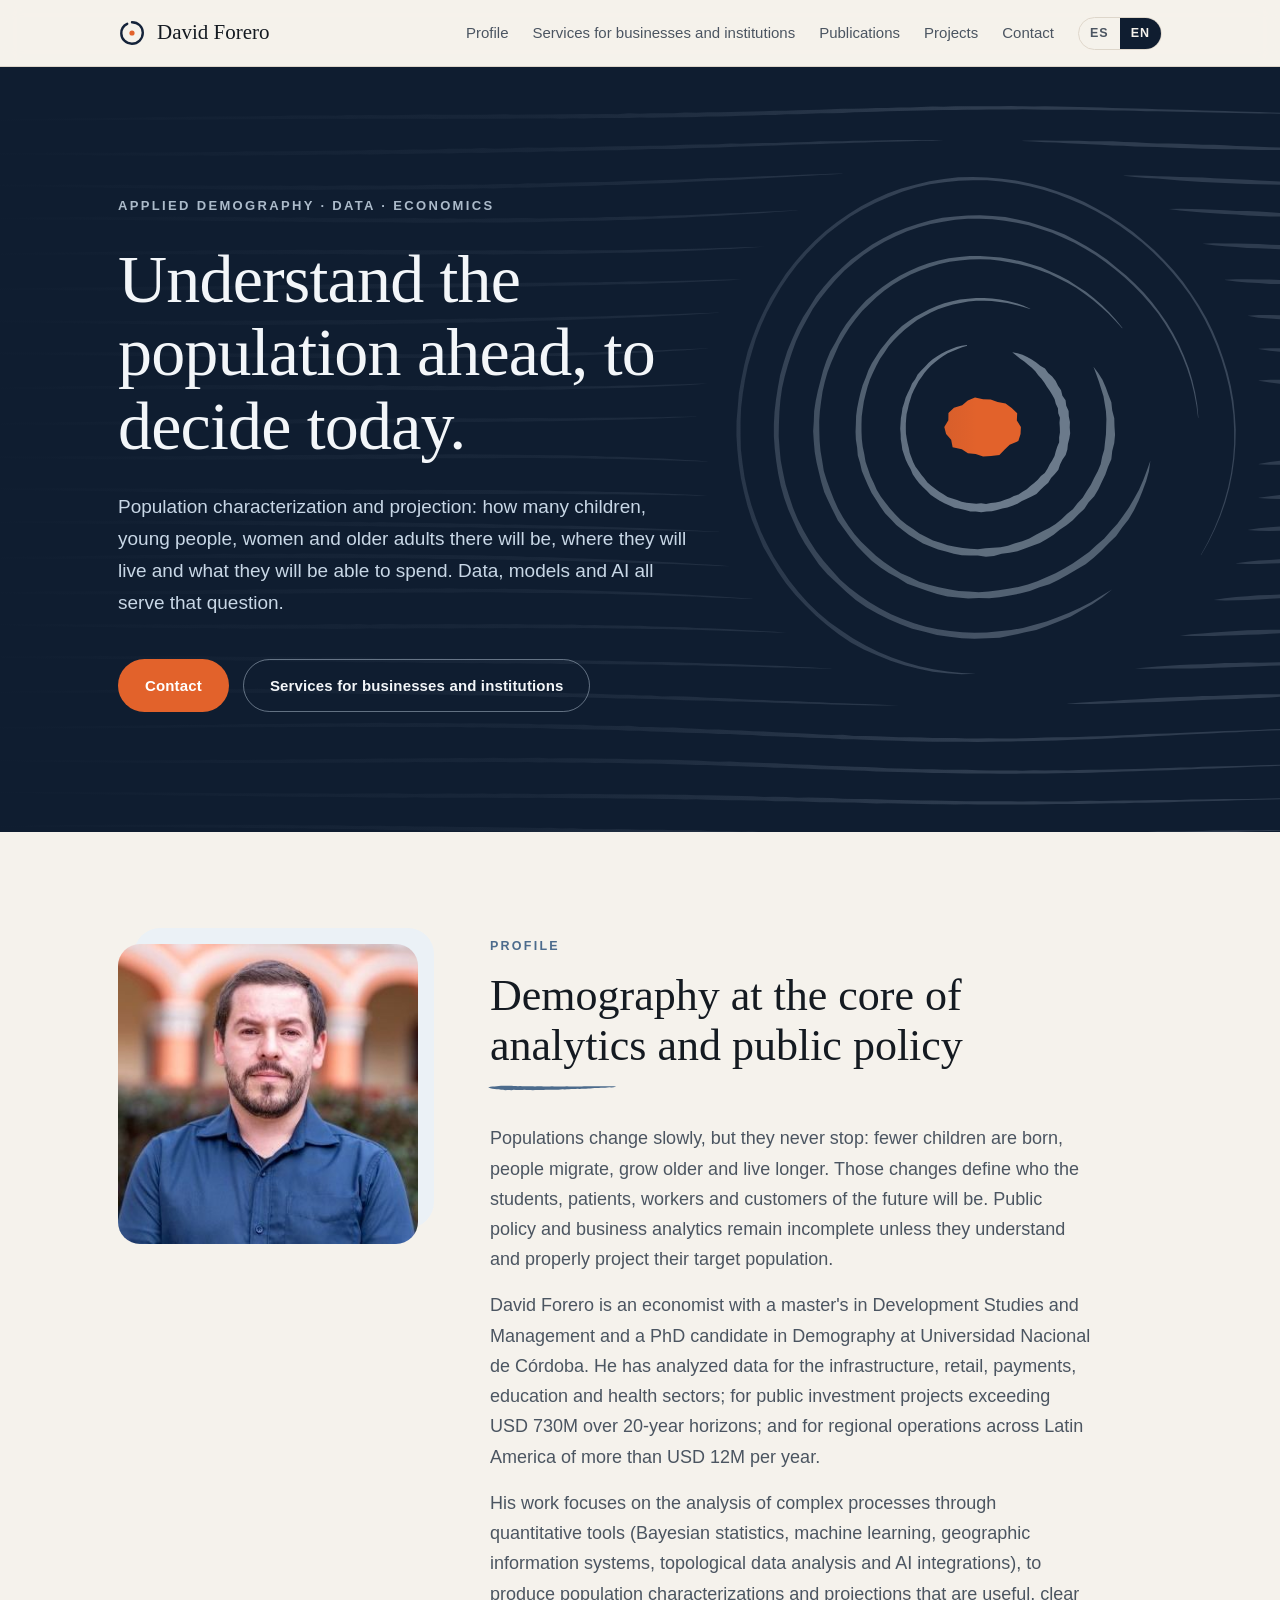
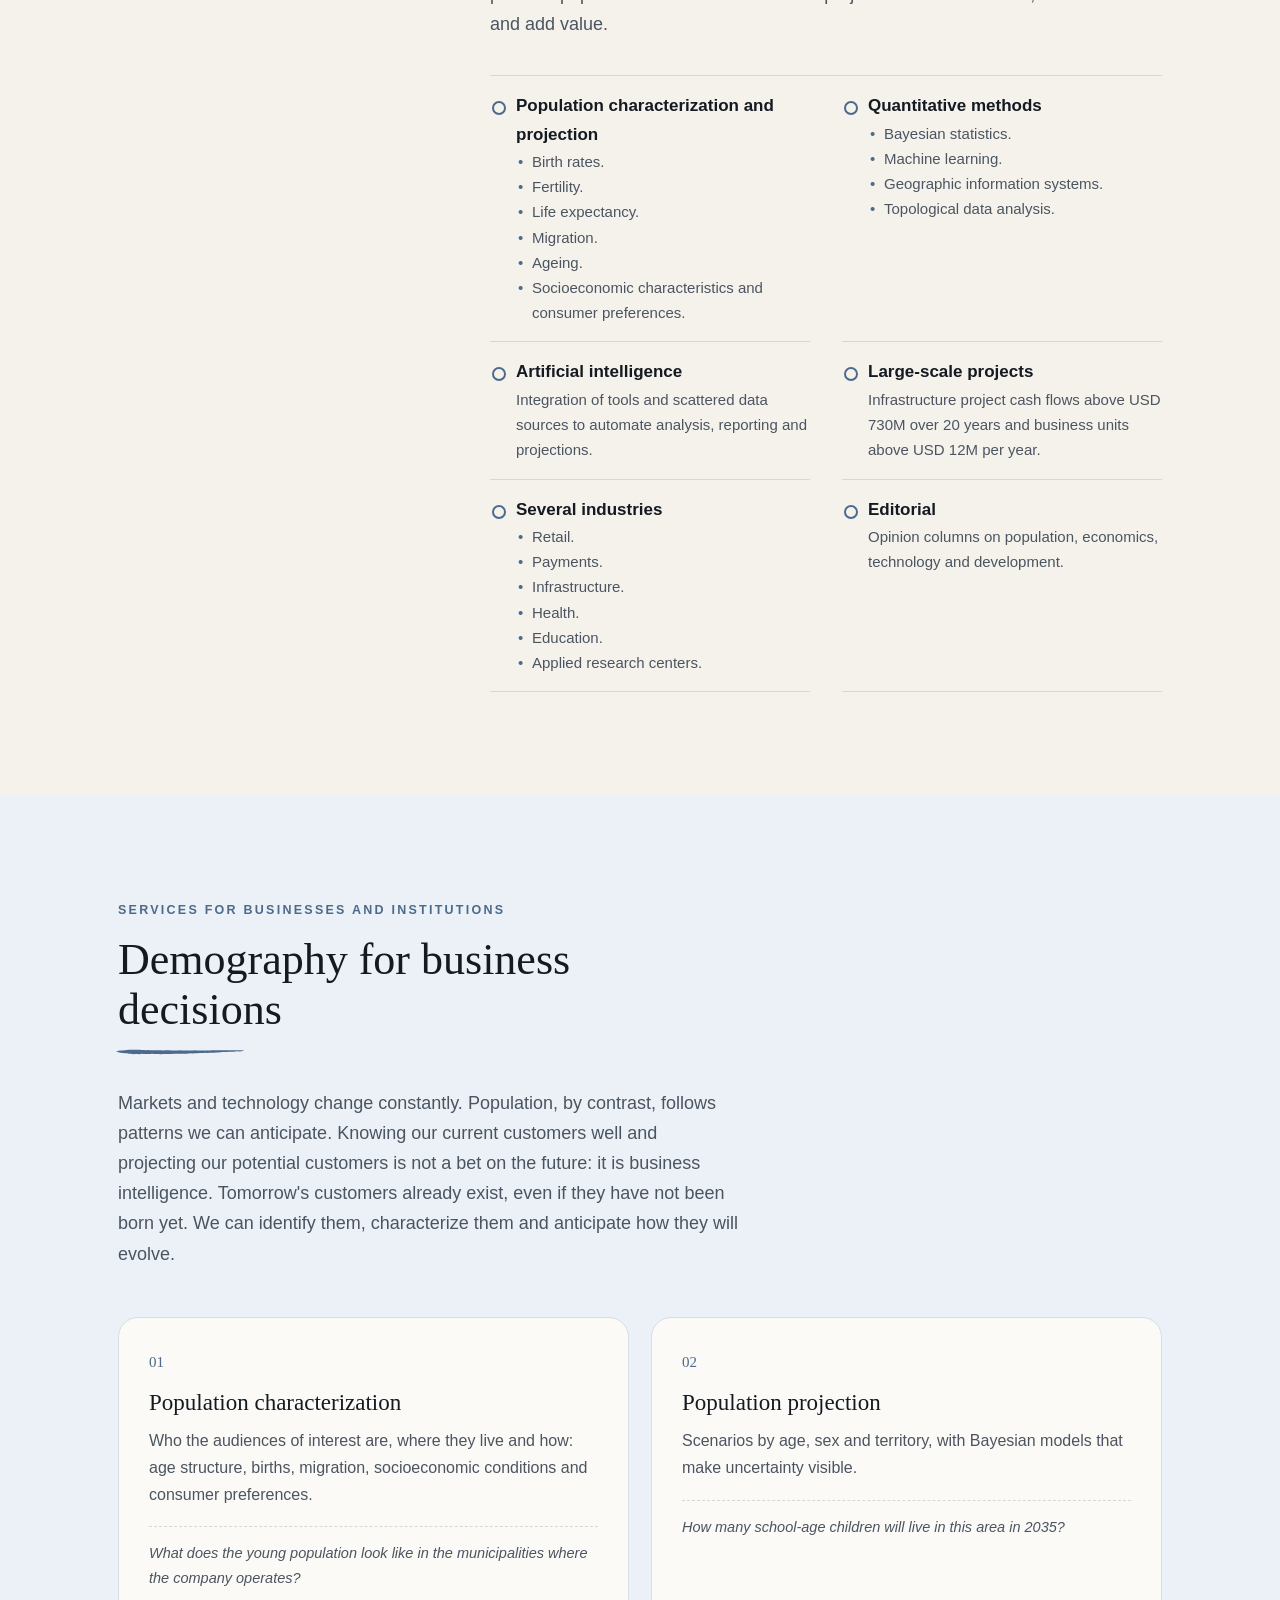
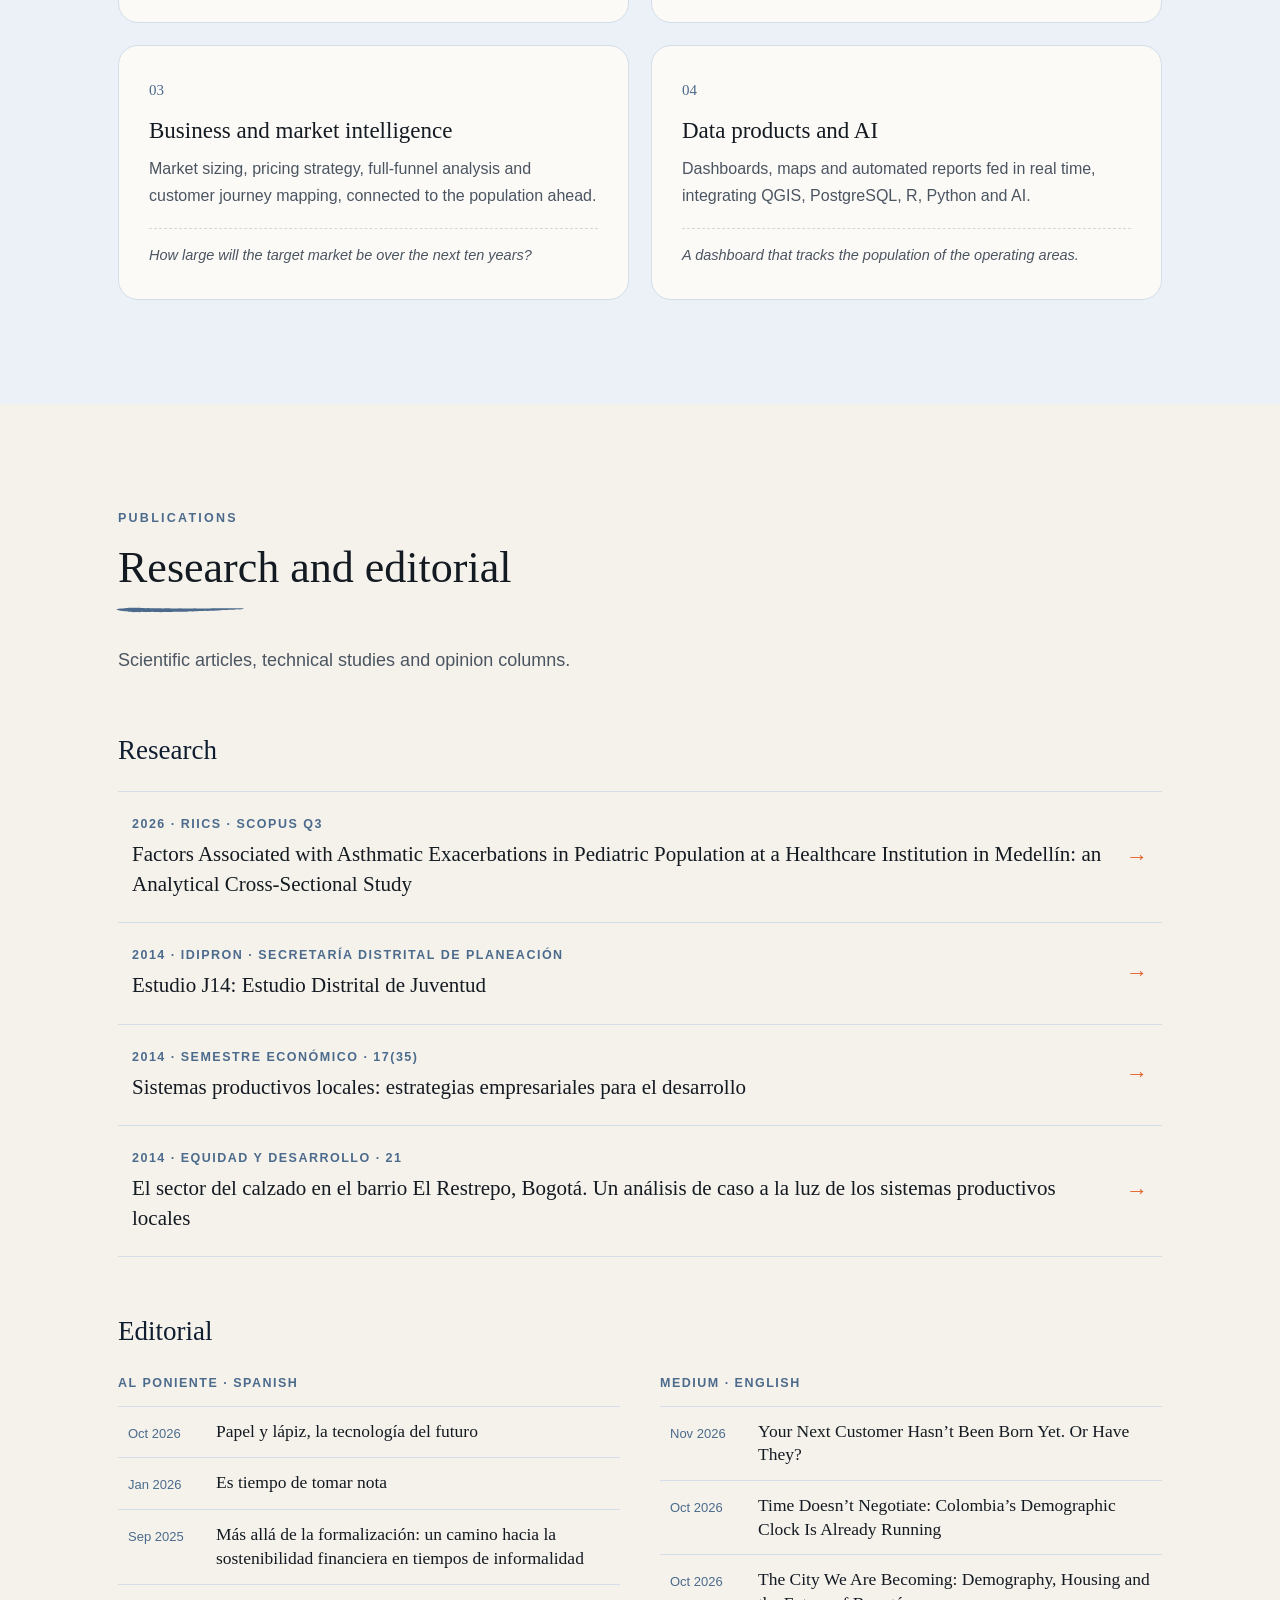
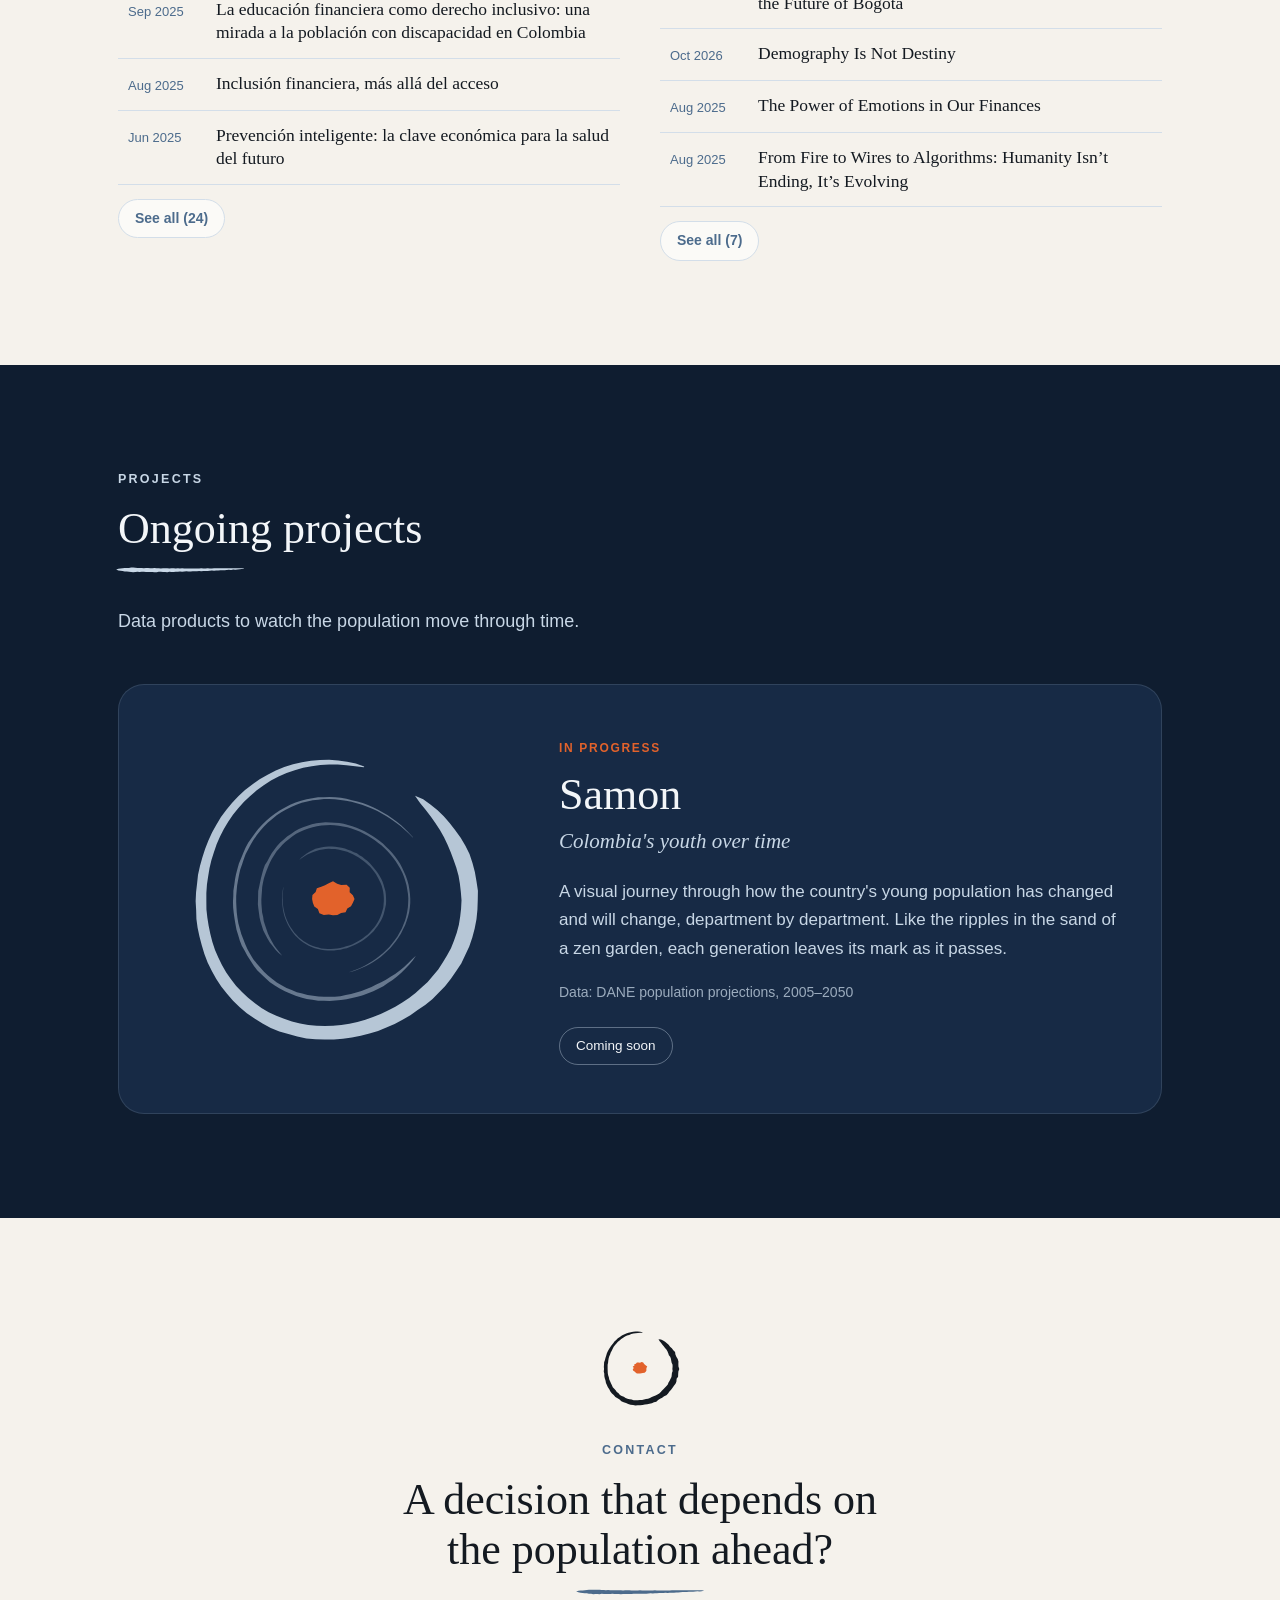
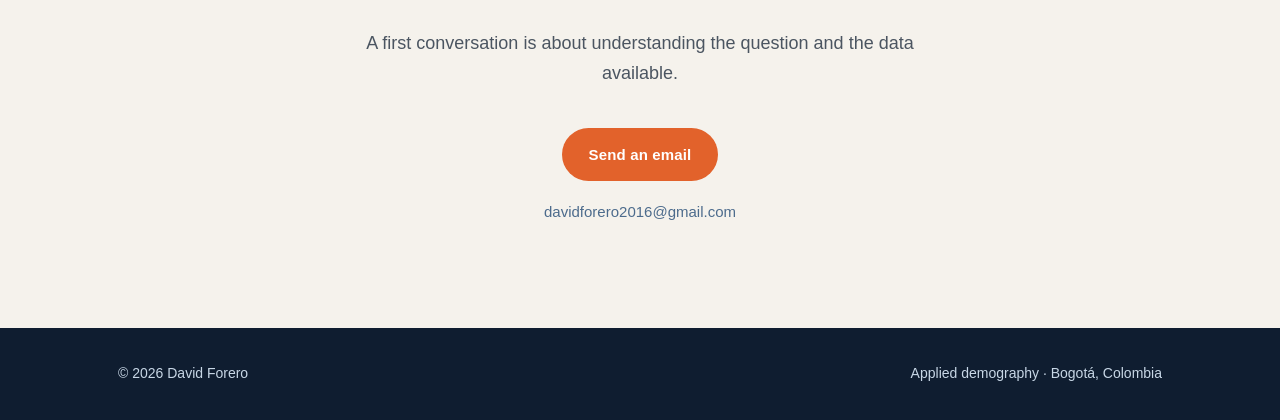
==== en/index.html @ 931afcdd "Order: Services right after Profile" ====
<!DOCTYPE html>
<html lang="en">
<head>
<meta charset="utf-8">
<meta name="viewport" content="width=device-width, initial-scale=1">
<title>David Forero · Applied demography</title>
<meta name="description" content="Population characterization and projection for business and public policy decisions. Data, models and visualization in service of demography.">
<meta property="og:title" content="David Forero · Applied demography">
<meta property="og:description" content="Population characterization and projection for business and public policy decisions. Data, models and visualization in service of demography.">
<meta property="og:type" content="website">
<meta name="theme-color" content="#0f1d30">
<link rel="alternate" hreflang="es" href=".././">
<link rel="alternate" hreflang="en" href="../en/">
<link rel="icon" href="../assets/favicon.svg" type="image/svg+xml">
<link rel="stylesheet" href="../assets/style.css">
</head>
<body>
<header class="site-header">
  <div class="wrap">
    <a class="brand" href="#top"><svg width="28" height="28" viewBox="0 0 28 28" aria-hidden="true"><path d="M14 3.2c6.2 0 10.8 4.6 10.8 10.6 0 6.1-4.8 10.9-10.9 10.9-5.9 0-10.5-4.5-10.6-10.3-.1-4.3 2.3-7.9 5.9-9.6" fill="none" stroke="#14233a" stroke-width="2.4" stroke-linecap="round"/><circle cx="14" cy="14" r="2.6" fill="#e2622b"/></svg><span>David Forero</span></a>
    <nav class="nav" aria-label="Principal"><a href="#perfil" class="hide-sm">Profile</a><a href="#servicios" class="hide-sm">Services for businesses and institutions</a><a href="#publicaciones" class="hide-sm">Publications</a><a href="#proyectos" class="hide-sm">Projects</a><a href="#contacto">Contact</a><div class="lang"><a href="../" hreflang="es" lang="es">ES</a><span aria-current="true">EN</span></div></nav>
  </div>
</header>

<main id="top">
  <section class="hero dark">
    <div class="ink-field" data-ink="hero" aria-hidden="true"></div>
    <div class="wrap">
      <p class="kicker">Applied demography · Data · Economics</p>
      <h1>Understand the population ahead, to decide today.</h1>
      <p class="lead">Population characterization and projection: how many children, young people, women and older adults there will be, where they will live and what they will be able to spend. Data, models and AI all serve that question.</p>
      <div class="actions">
        <a class="btn btn-accent" href="#contacto">Contact</a>
        <a class="btn btn-ghost-light" href="#servicios">Services for businesses and institutions</a>
      </div>
    </div>
  </section>

  <section class="block" id="perfil">
    <div class="wrap profile">
      <figure class="portrait">
        <img src="../assets/david-forero.jpg" width="330" height="330" alt="Portrait of David Forero" loading="lazy">
      </figure>
      <div class="profile-text">
        <p class="section-label">Profile</p><h2 class="">Demography at the core of analytics and public policy</h2>
        <div class="prose"><p>Populations change slowly, but they never stop: fewer children are born, people migrate, grow older and live longer. Those changes define who the students, patients, workers and customers of the future will be. Public policy and business analytics remain incomplete unless they understand and properly project their target population.</p><p>David Forero is an economist with a master's in Development Studies and Management and a PhD candidate in Demography at Universidad Nacional de Córdoba. He has analyzed data for the infrastructure, retail, payments, education and health sectors; for public investment projects exceeding USD 730M over 20-year horizons; and for regional operations across Latin America of more than USD 12M per year.</p><p>His work focuses on the analysis of complex processes through quantitative tools (Bayesian statistics, machine learning, geographic information systems, topological data analysis and AI integrations), to produce population characterizations and projections that are useful, clear and add value.</p></div>
        <ul class="facts"><li><strong>Population characterization and projection</strong><span><span class="fact-list"><span>Birth rates.</span><span>Fertility.</span><span>Life expectancy.</span><span>Migration.</span><span>Ageing.</span><span>Socioeconomic characteristics and consumer preferences.</span></span></span></li><li><strong>Quantitative methods</strong><span><span class="fact-list"><span>Bayesian statistics.</span><span>Machine learning.</span><span>Geographic information systems.</span><span>Topological data analysis.</span></span></span></li><li><strong>Artificial intelligence</strong><span>Integration of tools and scattered data sources to automate analysis, reporting and projections.</span></li><li><strong>Large-scale projects</strong><span>Infrastructure project cash flows above USD 730M over 20 years and business units above USD 12M per year.</span></li><li><strong>Several industries</strong><span><span class="fact-list"><span>Retail.</span><span>Payments.</span><span>Infrastructure.</span><span>Health.</span><span>Education.</span><span>Applied research centers.</span></span></span></li><li><strong>Editorial</strong><span>Opinion columns on population, economics, technology and development.</span></li></ul>
      </div>
    </div>
  </section>

  <section class="block ice" id="servicios">
    <div class="wrap">
      <p class="section-label">Services for businesses and institutions</p><h2 class="">Demography for business decisions</h2><p class="intro">Markets and technology change constantly. Population, by contrast, follows patterns we can anticipate. Knowing our current customers well and projecting our potential customers is not a bet on the future: it is business intelligence. Tomorrow's customers already exist, even if they have not been born yet. We can identify them, characterize them and anticipate how they will evolve.</p>
      <div class="grid two"><article class="card"><span class="num">01</span><h3>Population characterization</h3><p>Who the audiences of interest are, where they live and how: age structure, births, migration, socioeconomic conditions and consumer preferences.</p><p class="example">What does the young population look like in the municipalities where the company operates?</p></article><article class="card"><span class="num">02</span><h3>Population projection</h3><p>Scenarios by age, sex and territory, with Bayesian models that make uncertainty visible.</p><p class="example">How many school-age children will live in this area in 2035?</p></article><article class="card"><span class="num">03</span><h3>Business and market intelligence</h3><p>Market sizing, pricing strategy, full-funnel analysis and customer journey mapping, connected to the population ahead.</p><p class="example">How large will the target market be over the next ten years?</p></article><article class="card"><span class="num">04</span><h3>Data products and AI</h3><p>Dashboards, maps and automated reports fed in real time, integrating QGIS, PostgreSQL, R, Python and AI.</p><p class="example">A dashboard that tracks the population of the operating areas.</p></article></div>
    </div>
  </section>

  <section class="block" id="publicaciones">
    <div class="wrap">
      <p class="section-label">Publications</p><h2 class="">Research and editorial</h2><p class="intro">Scientific articles, technical studies and opinion columns.</p>
      <h3 class="sub">Research</h3>
      <ul class="columns-list"><li><a href="https://doi.org/10.46634/riics.534" target="_blank" rel="noopener"><div><span class="venue">2026 · RIICS · Scopus Q3</span><span class="title">Factors Associated with Asthmatic Exacerbations in Pediatric Population at a Healthcare Institution in Medellín: an Analytical Cross-Sectional Study</span></div><span class="arrow" aria-hidden="true">→</span></a></li><li><a href="https://sistemas002.sdp.gov.co/sites/default/files/estu_juve_2014.pdf" target="_blank" rel="noopener"><div><span class="venue">2014 · IDIPRON · Secretaría Distrital de Planeación</span><span class="title">Estudio J14: Estudio Distrital de Juventud</span></div><span class="arrow" aria-hidden="true">→</span></a></li><li><a href="https://doi.org/10.22395/SEEC.V17N35A3" target="_blank" rel="noopener"><div><span class="venue">2014 · Semestre Económico · 17(35)</span><span class="title">Sistemas productivos locales: estrategias empresariales para el desarrollo</span></div><span class="arrow" aria-hidden="true">→</span></a></li><li><a href="https://doi.org/10.19052/ed.2349" target="_blank" rel="noopener"><div><span class="venue">2014 · Equidad y Desarrollo · 21</span><span class="title">El sector del calzado en el barrio El Restrepo, Bogotá. Un análisis de caso a la luz de los sistemas productivos locales</span></div><span class="arrow" aria-hidden="true">→</span></a></li></ul>
      <h3 class="sub">Editorial</h3>
      <div class="outlets"><div class="outlet"><h4>Al Poniente · Spanish</h4><ul class="col-list"><li><a href="https://alponiente.com/papel-y-lapiz-la-tecnologia-del-futuro/" target="_blank" rel="noopener"><span class="date">Oct 2026</span><span class="title">Papel y lápiz, la tecnología del futuro</span></a></li><li><a href="https://alponiente.com/es-tiempo-de-tomar-nota/" target="_blank" rel="noopener"><span class="date">Jan 2026</span><span class="title">Es tiempo de tomar nota</span></a></li><li><a href="https://alponiente.com/mas-alla-de-la-formalizacion-un-camino-hacia-la-sostenibilidad-financiera-en-tiempos-de-informalidad/" target="_blank" rel="noopener"><span class="date">Sep 2025</span><span class="title">Más allá de la formalización: un camino hacia la sostenibilidad financiera en tiempos de informalidad</span></a></li><li><a href="https://alponiente.com/la-educacion-financiera-como-derecho-inclusivo-una-mirada-a-la-poblacion-con-discapacidad-en-colombia/" target="_blank" rel="noopener"><span class="date">Sep 2025</span><span class="title">La educación financiera como derecho inclusivo: una mirada a la población con discapacidad en Colombia</span></a></li><li><a href="https://alponiente.com/inclusion-financiera-mas-alla-del-acceso/" target="_blank" rel="noopener"><span class="date">Aug 2025</span><span class="title">Inclusión financiera, más allá del acceso</span></a></li><li><a href="https://alponiente.com/prevencion-inteligente-la-clave-economica-para-la-salud-del-futuro/" target="_blank" rel="noopener"><span class="date">Jun 2025</span><span class="title">Prevención inteligente: la clave económica para la salud del futuro</span></a></li></ul><details class="more"><summary>See all (24)</summary><ul class="col-list"><li><a href="https://alponiente.com/pymes-el-motor-oculto-del-desarrollo-el-empleo-y-la-innovacion-en-colombia/" target="_blank" rel="noopener"><span class="date">Mar 2025</span><span class="title">Pymes: el motor oculto del desarrollo, el empleo y la innovación en Colombia</span></a></li><li><a href="https://alponiente.com/insistir-por-principio-2/" target="_blank" rel="noopener"><span class="date">Feb 2025</span><span class="title">Insistir por principio</span></a></li><li><a href="https://alponiente.com/el-cambio-en-las-tasas-de-fecundidad-en-colombia-implicaciones-para-el-futuro/" target="_blank" rel="noopener"><span class="date">Feb 2025</span><span class="title">El cambio en las tasas de fecundidad en Colombia: implicaciones para el futuro</span></a></li><li><a href="https://alponiente.com/la-poblacion-joven-en-colombia-algunos-datos-relevantes/" target="_blank" rel="noopener"><span class="date">Feb 2025</span><span class="title">La población joven en Colombia. Algunos datos relevantes</span></a></li><li><a href="https://alponiente.com/nuevos-retos-mismos-problemas-el-cambio-demografico-en-bogota/" target="_blank" rel="noopener"><span class="date">Feb 2025</span><span class="title">Nuevos retos, mismos problemas. El cambio demográfico en Bogotá</span></a></li><li><a href="https://alponiente.com/demografia-y-mercado-una-relacion-eterna/" target="_blank" rel="noopener"><span class="date">Jan 2025</span><span class="title">Demografía y mercado. Una relación eterna</span></a></li><li><a href="https://alponiente.com/el-capricho-electoral-y-la-politica-monetaria/" target="_blank" rel="noopener"><span class="date">Dec 2024</span><span class="title">El capricho electoral y la política monetaria</span></a></li><li><a href="https://alponiente.com/y-con-el-agua-lejos/" target="_blank" rel="noopener"><span class="date">Apr 2024</span><span class="title">Y con el agua lejos…</span></a></li><li><a href="https://alponiente.com/inclusion-financiera-mas-alla-de-la-vulnerabilidad-y-calidad-de-vida/" target="_blank" rel="noopener"><span class="date">Jan 2024</span><span class="title">Inclusión financiera. Más allá de la vulnerabilidad y calidad de vida</span></a></li><li><a href="https://alponiente.com/tranquilidad-financiera-y-calidad-de-vida/" target="_blank" rel="noopener"><span class="date">Jan 2024</span><span class="title">Tranquilidad financiera y calidad de vida</span></a></li><li><a href="https://alponiente.com/desarrollo-local-una-tarea-obligada/" target="_blank" rel="noopener"><span class="date">Feb 2023</span><span class="title">Desarrollo local. Una tarea obligada</span></a></li><li><a href="https://alponiente.com/ni-para-arriba-ni-para-abajo/" target="_blank" rel="noopener"><span class="date">Jan 2023</span><span class="title">Ni para arriba ni para abajo</span></a></li><li><a href="https://alponiente.com/la-transicion-energetica/" target="_blank" rel="noopener"><span class="date">Jan 2023</span><span class="title">La transición energética</span></a></li><li><a href="https://alponiente.com/ideas-economicas-minimas/" target="_blank" rel="noopener"><span class="date">Mar 2022</span><span class="title">Ideas económicas mínimas</span></a></li><li><a href="https://alponiente.com/repensar-la-politica-industrial-de-nuevo-en-la-agenda/" target="_blank" rel="noopener"><span class="date">Feb 2022</span><span class="title">Repensar la política industrial. De nuevo en la agenda</span></a></li><li><a href="https://alponiente.com/insistir-por-principio/" target="_blank" rel="noopener"><span class="date">Oct 2021</span><span class="title">Insistir por principio</span></a></li><li><a href="https://alponiente.com/el-buen-votante/" target="_blank" rel="noopener"><span class="date">Sep 2021</span><span class="title">El buen votante</span></a></li><li><a href="https://alponiente.com/una-tarea-pendiente/" target="_blank" rel="noopener"><span class="date">Aug 2021</span><span class="title">Una tarea pendiente</span></a></li></ul></details></div><div class="outlet"><h4>Medium · English</h4><ul class="col-list"><li><a href="https://medium.com/@davidforero2016/your-next-customer-hasnt-been-born-yet-or-have-they-cbd900273036" target="_blank" rel="noopener"><span class="date">Nov 2026</span><span class="title">Your Next Customer Hasn’t Been Born Yet. Or Have They?</span></a></li><li><a href="https://medium.com/@davidforero2016/time-doesnt-negotiate-colombia-s-demographic-clock-is-already-running-e88f3e4d150d" target="_blank" rel="noopener"><span class="date">Oct 2026</span><span class="title">Time Doesn’t Negotiate: Colombia’s Demographic Clock Is Already Running</span></a></li><li><a href="https://medium.com/@davidforero2016/the-city-we-are-becoming-demography-housing-and-the-future-of-bogot%C3%A1-54bc721b59ff" target="_blank" rel="noopener"><span class="date">Oct 2026</span><span class="title">The City We Are Becoming: Demography, Housing and the Future of Bogotá</span></a></li><li><a href="https://medium.com/@davidforero2016/demography-is-not-destiny-4d943cd30075" target="_blank" rel="noopener"><span class="date">Oct 2026</span><span class="title">Demography Is Not Destiny</span></a></li><li><a href="https://medium.com/@davidforero2016/the-power-of-emotions-in-our-finances-11904bc03700" target="_blank" rel="noopener"><span class="date">Aug 2025</span><span class="title">The Power of Emotions in Our Finances</span></a></li><li><a href="https://medium.com/@davidforero2016/from-fire-to-wires-to-algorithms-humanity-isnt-ending-it-s-evolving-d20fe8467c89" target="_blank" rel="noopener"><span class="date">Aug 2025</span><span class="title">From Fire to Wires to Algorithms: Humanity Isn’t Ending, It’s Evolving</span></a></li></ul><details class="more"><summary>See all (7)</summary><ul class="col-list"><li><a href="https://medium.com/@davidforero2016/strain-on-healthcare-systems-b1e640531e9b" target="_blank" rel="noopener"><span class="date">May 2025</span><span class="title">Rethinking Aging: Why Societies Must Act Now</span></a></li></ul></details></div></div>
    </div>
  </section>

  <section class="block dark" id="proyectos">
    <div class="wrap">
      <p class="section-label">Projects</p><h2 class="">Ongoing projects</h2><p class="intro">Data products to watch the population move through time.</p>
      <article class="project"><div class="project-art" data-ink="enso" aria-hidden="true"></div><div class="project-body"><span class="tag">In progress</span><h3>Samon</h3><p class="subtitle">Colombia's youth over time</p><p>A visual journey through how the country's young population has changed and will change, department by department. Like the ripples in the sand of a zen garden, each generation leaves its mark as it passes.</p><p class="meta">Data: DANE population projections, 2005–2050</p><span class="soon">Coming soon</span></div></article>
    </div>
  </section>

  <section class="block contact" id="contacto">
    <div class="wrap">
      <div class="contact-mark" data-ink="enso-small" aria-hidden="true"></div>
      <p class="section-label">Contact</p><h2 class="">A decision that depends on the population ahead?</h2><p class="intro">A first conversation is about understanding the question and the data available.</p>
      <div class="actions"><a class="btn btn-accent" href="mailto:davidforero2016@gmail.com">Send an email</a></div>
      <p class="mail"><a href="mailto:davidforero2016@gmail.com">davidforero2016@gmail.com</a></p>
    </div>
  </section>
</main>

<footer class="site-footer">
  <div class="wrap"><span>© 2026 David Forero</span><span>Applied demography · Bogotá, Colombia</span></div>
</footer>
<script src="../assets/ink.js" defer></script>
</body>
</html>
---- assets/style.css ----
/* David Forero — sitio personal
   Paleta: hueso y tinta como base; familia de azules (tinta, acero, hielo) inspirada en "Frozen";
   un solo acento naranja, usado con economía. Trazos de tinta tipo sumi-e. */

:root {
  --bone: #f5f2ec;
  --paper: #fbfaf7;
  --ink: #141a21;
  --ink-soft: #4b5561;
  --line: #ddd6ca;
  --navy: #0f1d30;
  --navy-2: #172a45;
  --steel: #4c6b8c;
  --ice: #ebf1f6;
  --ice-line: #d3dee9;
  --frost: #c8d7e6;
  --orange: #e2622b;
  --orange-dark: #c24f1d;
  --serif: "Iowan Old Style", "Charter", "Palatino Linotype", Palatino, "Book Antiqua", Georgia, serif;
  --sans: -apple-system, BlinkMacSystemFont, "Segoe UI", Roboto, "Helvetica Neue", Arial, sans-serif;
  --max: 1100px;
}

* { box-sizing: border-box; margin: 0; padding: 0; }
html { scroll-behavior: smooth; scroll-padding-top: 72px; }
body {
  background: var(--bone); color: var(--ink);
  font-family: var(--sans); font-size: 17px; line-height: 1.68;
  -webkit-font-smoothing: antialiased; text-rendering: optimizeLegibility;
}
img { display: block; max-width: 100%; height: auto; }
a { color: var(--steel); text-decoration: none; }
a:hover { color: var(--navy); text-decoration: underline; text-underline-offset: 3px; }
:focus-visible { outline: 2px solid var(--orange); outline-offset: 3px; border-radius: 4px; }

.wrap { max-width: var(--max); margin: 0 auto; padding: 0 28px; }

/* ---------- Encabezado ---------- */
.site-header {
  position: sticky; top: 0; z-index: 20;
  background: rgba(245, 242, 236, 0.9);
  backdrop-filter: saturate(140%) blur(10px); -webkit-backdrop-filter: saturate(140%) blur(10px);
  border-bottom: 1px solid var(--line);
}
.site-header .wrap { display: flex; align-items: center; justify-content: space-between; height: 66px; gap: 24px; }
.brand { display: flex; align-items: center; gap: 11px; font-family: var(--serif); font-size: 21px; color: var(--ink); }
.brand:hover { color: var(--ink); text-decoration: none; }
.nav { display: flex; align-items: center; gap: 24px; font-size: 15px; }
.nav a { color: var(--ink-soft); position: relative; }
.nav a:hover { color: var(--ink); text-decoration: none; }
.nav a.hide-sm::after {
  content: ""; position: absolute; left: 0; right: 0; bottom: -6px; height: 6px;
  background: url("data:image/svg+xml,%3Csvg xmlns='http://www.w3.org/2000/svg' viewBox='0 0 240 20'%3E%3Cpath d='M4.0,10.0 L7.9,8.7 L11.7,8.2 L15.6,8.0 L19.5,7.7 L23.3,7.4 L27.2,6.9 L31.1,7.0 L34.9,6.7 L38.8,6.8 L42.7,6.6 L46.5,6.8 L50.4,7.4 L54.3,7.4 L58.1,7.6 L62.0,7.3 L65.9,7.5 L69.7,7.9 L73.6,7.5 L77.5,7.8 L81.3,7.8 L85.2,7.6 L89.1,8.0 L92.9,7.9 L96.8,7.8 L100.7,7.7 L104.5,8.1 L108.4,8.3 L112.3,8.4 L116.1,8.0 L120.0,7.9 L123.9,8.0 L127.7,8.1 L131.6,8.0 L135.5,8.1 L139.3,8.4 L143.2,8.0 L147.1,7.9 L150.9,8.1 L154.8,8.3 L158.7,8.2 L162.5,8.2 L166.4,8.1 L170.3,8.0 L174.1,8.1 L178.0,7.9 L181.9,7.7 L185.7,7.9 L189.6,7.8 L193.5,7.6 L197.3,7.8 L201.2,7.8 L205.1,7.6 L208.9,7.8 L212.8,7.6 L216.7,7.5 L220.5,7.6 L224.4,7.6 L228.3,7.6 L232.1,7.7 L236.0,8.0 L236.0,8.8 L232.1,9.5 L228.3,9.8 L224.4,9.7 L220.5,10.1 L216.7,10.5 L212.8,10.5 L208.9,10.6 L205.1,10.9 L201.2,11.0 L197.3,11.1 L193.5,11.5 L189.6,11.8 L185.7,11.7 L181.9,12.3 L178.0,12.4 L174.1,12.1 L170.3,12.6 L166.4,12.4 L162.5,12.7 L158.7,12.6 L154.8,12.8 L150.9,13.2 L147.1,13.4 L143.2,13.7 L139.3,13.4 L135.5,13.7 L131.6,14.1 L127.7,13.9 L123.9,14.1 L120.0,14.2 L116.1,14.3 L112.3,14.0 L108.4,14.0 L104.5,14.4 L100.7,14.5 L96.8,14.5 L92.9,14.6 L89.1,14.4 L85.2,14.8 L81.3,14.5 L77.5,14.5 L73.6,14.7 L69.7,14.2 L65.9,14.5 L62.0,14.7 L58.1,14.4 L54.3,14.6 L50.4,14.2 L46.5,14.8 L42.7,14.7 L38.8,14.6 L34.9,14.8 L31.1,14.1 L27.2,14.3 L23.3,13.4 L19.5,13.1 L15.6,12.6 L11.7,12.2 L7.9,11.4 L4.0,10.1Z' fill='%234c6b8c'/%3E%3C/svg%3E") center / 100% 100% no-repeat;
  opacity: 0; transform: scaleX(.4); transition: opacity .25s, transform .35s;
}
.nav a.hide-sm:hover::after { opacity: 1; transform: scaleX(1); }
.lang { display: inline-flex; border: 1px solid var(--line); border-radius: 999px; overflow: hidden; font-size: 12.5px; font-weight: 600; letter-spacing: .08em; }
.lang a, .lang span { padding: 5px 11px; color: var(--ink-soft); }
.lang span[aria-current] { background: var(--navy); color: var(--bone); }
.lang a:hover { background: var(--ice); color: var(--ink); text-decoration: none; }

/* ---------- Secciones oscuras (portada y proyectos) ---------- */
.dark { background: var(--navy); color: var(--frost); }
.dark h1, .dark h2, .dark h3 { color: #f3f6f9; }
.dark .section-label { color: var(--frost); }
.dark .intro { color: var(--frost); }

/* ---------- Portada ---------- */
.hero { position: relative; overflow: hidden; padding: 128px 0 120px; }
.ink-field { position: absolute; inset: 0; pointer-events: none; }
.ink-field svg { width: 100%; height: 100%; display: block; }
.hero .wrap { position: relative; }
.kicker { font-size: 13px; font-weight: 600; letter-spacing: .18em; text-transform: uppercase; color: var(--frost); margin-bottom: 26px; opacity: .85; }
.hero h1 {
  font-family: var(--serif); font-weight: 400;
  font-size: clamp(40px, 5.8vw, 68px); line-height: 1.08; letter-spacing: -0.012em; max-width: 17ch;
}
.hero .lead { margin-top: 28px; max-width: 54ch; font-size: 19px; color: var(--frost); }
.actions { margin-top: 40px; display: flex; flex-wrap: wrap; gap: 14px; }
.btn {
  display: inline-block; padding: 13px 26px; border-radius: 999px;
  font-size: 15px; font-weight: 600; letter-spacing: .01em; border: 1px solid transparent;
  transition: background .2s, color .2s, border-color .2s, transform .2s;
}
.btn:hover { text-decoration: none; transform: translateY(-1px); }
.btn-accent { background: var(--orange); color: #fff; }
.btn-accent:hover { background: var(--orange-dark); color: #fff; }
.btn-ghost-light { border-color: rgba(200, 215, 230, .45); color: #f3f6f9; }
.btn-ghost-light:hover { border-color: #f3f6f9; color: #fff; }

/* ---------- Bloques ---------- */
section.block { padding: 104px 0; }
section.block.ice { background: var(--ice); }
.section-label { font-size: 12.5px; font-weight: 600; letter-spacing: .18em; text-transform: uppercase; color: var(--steel); margin-bottom: 14px; }
h2 {
  font-family: var(--serif); font-weight: 400;
  font-size: clamp(30px, 3.7vw, 44px); line-height: 1.14; max-width: 22ch; margin-bottom: 30px;
  position: relative; padding-bottom: 22px;
}
h2::after {
  content: ""; position: absolute; left: -4px; bottom: 0; width: 132px; height: 12px;
  background: url("data:image/svg+xml,%3Csvg xmlns='http://www.w3.org/2000/svg' viewBox='0 0 240 20'%3E%3Cpath d='M4.0,10.0 L7.9,8.7 L11.7,8.2 L15.6,8.0 L19.5,7.7 L23.3,7.4 L27.2,6.9 L31.1,7.0 L34.9,6.7 L38.8,6.8 L42.7,6.6 L46.5,6.8 L50.4,7.4 L54.3,7.4 L58.1,7.6 L62.0,7.3 L65.9,7.5 L69.7,7.9 L73.6,7.5 L77.5,7.8 L81.3,7.8 L85.2,7.6 L89.1,8.0 L92.9,7.9 L96.8,7.8 L100.7,7.7 L104.5,8.1 L108.4,8.3 L112.3,8.4 L116.1,8.0 L120.0,7.9 L123.9,8.0 L127.7,8.1 L131.6,8.0 L135.5,8.1 L139.3,8.4 L143.2,8.0 L147.1,7.9 L150.9,8.1 L154.8,8.3 L158.7,8.2 L162.5,8.2 L166.4,8.1 L170.3,8.0 L174.1,8.1 L178.0,7.9 L181.9,7.7 L185.7,7.9 L189.6,7.8 L193.5,7.6 L197.3,7.8 L201.2,7.8 L205.1,7.6 L208.9,7.8 L212.8,7.6 L216.7,7.5 L220.5,7.6 L224.4,7.6 L228.3,7.6 L232.1,7.7 L236.0,8.0 L236.0,8.8 L232.1,9.5 L228.3,9.8 L224.4,9.7 L220.5,10.1 L216.7,10.5 L212.8,10.5 L208.9,10.6 L205.1,10.9 L201.2,11.0 L197.3,11.1 L193.5,11.5 L189.6,11.8 L185.7,11.7 L181.9,12.3 L178.0,12.4 L174.1,12.1 L170.3,12.6 L166.4,12.4 L162.5,12.7 L158.7,12.6 L154.8,12.8 L150.9,13.2 L147.1,13.4 L143.2,13.7 L139.3,13.4 L135.5,13.7 L131.6,14.1 L127.7,13.9 L123.9,14.1 L120.0,14.2 L116.1,14.3 L112.3,14.0 L108.4,14.0 L104.5,14.4 L100.7,14.5 L96.8,14.5 L92.9,14.6 L89.1,14.4 L85.2,14.8 L81.3,14.5 L77.5,14.5 L73.6,14.7 L69.7,14.2 L65.9,14.5 L62.0,14.7 L58.1,14.4 L54.3,14.6 L50.4,14.2 L46.5,14.8 L42.7,14.7 L38.8,14.6 L34.9,14.8 L31.1,14.1 L27.2,14.3 L23.3,13.4 L19.5,13.1 L15.6,12.6 L11.7,12.2 L7.9,11.4 L4.0,10.1Z' fill='%234c6b8c'/%3E%3C/svg%3E") left center / contain no-repeat;
}
.dark h2::after { background-image: url("data:image/svg+xml,%3Csvg xmlns='http://www.w3.org/2000/svg' viewBox='0 0 240 20'%3E%3Cpath d='M4.0,10.0 L7.9,8.7 L11.7,8.2 L15.6,7.9 L19.5,7.3 L23.3,7.4 L27.2,7.1 L31.1,6.5 L34.9,6.4 L38.8,6.8 L42.7,7.2 L46.5,7.1 L50.4,7.4 L54.3,7.6 L58.1,7.4 L62.0,7.4 L65.9,7.5 L69.7,7.6 L73.6,7.3 L77.5,7.5 L81.3,7.9 L85.2,8.0 L89.1,7.7 L92.9,7.7 L96.8,7.7 L100.7,8.3 L104.5,7.8 L108.4,7.8 L112.3,8.3 L116.1,7.9 L120.0,8.4 L123.9,7.9 L127.7,8.3 L131.6,8.4 L135.5,8.0 L139.3,8.1 L143.2,8.3 L147.1,8.3 L150.9,8.3 L154.8,8.2 L158.7,7.8 L162.5,8.1 L166.4,8.1 L170.3,7.8 L174.1,8.1 L178.0,8.0 L181.9,7.7 L185.7,7.9 L189.6,7.9 L193.5,7.8 L197.3,7.8 L201.2,7.5 L205.1,7.6 L208.9,7.7 L212.8,7.5 L216.7,7.7 L220.5,7.5 L224.4,7.7 L228.3,7.6 L232.1,7.7 L236.0,8.0 L236.0,9.0 L232.1,9.1 L228.3,9.7 L224.4,10.0 L220.5,10.3 L216.7,10.1 L212.8,10.8 L208.9,10.5 L205.1,11.1 L201.2,11.3 L197.3,11.3 L193.5,11.4 L189.6,11.6 L185.7,11.6 L181.9,12.1 L178.0,12.0 L174.1,12.4 L170.3,12.7 L166.4,12.5 L162.5,12.9 L158.7,13.3 L154.8,12.8 L150.9,13.0 L147.1,13.2 L143.2,13.4 L139.3,13.6 L135.5,13.7 L131.6,13.4 L127.7,13.6 L123.9,14.3 L120.0,13.7 L116.1,14.2 L112.3,14.0 L108.4,14.5 L104.5,14.6 L100.7,13.9 L96.8,14.8 L92.9,14.6 L89.1,14.6 L85.2,14.2 L81.3,14.3 L77.5,14.9 L73.6,15.1 L69.7,14.5 L65.9,14.7 L62.0,14.7 L58.1,14.7 L54.3,14.3 L50.4,14.3 L46.5,14.4 L42.7,14.1 L38.8,14.7 L34.9,15.1 L31.1,14.5 L27.2,14.1 L23.3,13.5 L19.5,13.6 L15.6,12.7 L11.7,12.3 L7.9,11.7 L4.0,10.2Z' fill='%23c8d7e6'/%3E%3C/svg%3E"); }
.intro { max-width: 62ch; color: var(--ink-soft); font-size: 18px; }

/* Perfil */
.profile { display: grid; grid-template-columns: 300px 1fr; gap: 72px; align-items: start; }
.portrait { position: relative; margin-top: 8px; }
.portrait img { width: 100%; border-radius: 22px; }
.portrait::before {
  content: ""; position: absolute; inset: -16px -16px 16px 16px; z-index: -1;
  border-radius: 26px; background: var(--ice);
}
.prose p { color: var(--ink-soft); font-size: 18px; max-width: 60ch; }
.prose p + p { margin-top: 16px; }
.facts { list-style: none; margin-top: 36px; display: grid; grid-template-columns: 1fr 1fr; gap: 0 32px; border-top: 1px solid var(--line); }
.facts li { padding: 16px 0 16px 26px; border-bottom: 1px solid var(--line); position: relative; }
.facts li::before { content: ""; position: absolute; left: 2px; top: 25px; width: 10px; height: 10px; border-radius: 50%; border: 2px solid var(--steel); }
.facts strong { display: block; font-weight: 600; }
.facts span { display: block; color: var(--ink-soft); font-size: 15px; }

/* Tarjetas */
.grid { display: grid; grid-template-columns: repeat(3, 1fr); gap: 22px; margin-top: 48px; }
.grid.two { grid-template-columns: repeat(2, 1fr); }
.card { background: var(--paper); border: 1px solid var(--line); border-radius: 20px; padding: 32px 30px; transition: border-color .2s, transform .2s; }
.ice .card { border-color: var(--ice-line); }
.card:hover { border-color: var(--orange); }
.ice .card:hover { border-color: var(--orange); }
.card .num { font-family: var(--serif); font-size: 15px; color: var(--steel); margin-bottom: 14px; display: block; }
.card h3 { font-family: var(--serif); font-weight: 400; font-size: 23px; line-height: 1.25; margin-bottom: 10px; }
.card p { color: var(--ink-soft); font-size: 16px; }
.card .example { margin-top: 18px; padding-top: 14px; border-top: 1px dashed var(--line); font-size: 14.5px; font-style: italic; }

/* Proyectos */
.project {
  margin-top: 48px; display: grid; grid-template-columns: 340px 1fr; gap: 56px; align-items: center;
  background: var(--navy-2); border: 1px solid rgba(200, 215, 230, .14); border-radius: 26px; padding: 44px;
}
.project-art { aspect-ratio: 1; }
.project-art svg { width: 100%; height: 100%; display: block; }
.tag { display: inline-block; font-size: 12px; font-weight: 600; letter-spacing: .14em; text-transform: uppercase; color: var(--orange); margin-bottom: 14px; }
.project h3 { font-family: var(--serif); font-weight: 400; font-size: 44px; line-height: 1.05; }
.project .subtitle { font-family: var(--serif); font-size: 21px; color: var(--frost); margin: 6px 0 18px; font-style: italic; }
.project p { color: var(--frost); }
.project .meta { margin-top: 18px; font-size: 14px; opacity: .75; }
.soon { display: inline-block; margin-top: 22px; padding: 7px 16px; border-radius: 999px; border: 1px solid rgba(200, 215, 230, .4); font-size: 13.5px; color: #f3f6f9; }

/* Columnas */
.columns-list { list-style: none; margin-top: 18px; border-top: 1px solid var(--ice-line); }
.columns-list li { border-bottom: 1px solid var(--ice-line); }
.columns-list a { display: grid; grid-template-columns: 1fr auto; gap: 24px; align-items: center; padding: 22px 14px; color: var(--ink); border-radius: 10px; }
.columns-list a:hover { text-decoration: none; background: rgba(226, 98, 43, .08); box-shadow: inset 3px 0 0 var(--orange); }
.columns-list .venue { display: block; font-size: 12.5px; font-weight: 600; letter-spacing: .12em; text-transform: uppercase; color: var(--steel); margin-bottom: 6px; }
.columns-list .title { font-family: var(--serif); font-size: 21px; line-height: 1.3; }
.columns-list .arrow { font-size: 22px; color: var(--orange); transition: transform .2s; }
.columns-list a:hover .arrow { transform: translateX(5px); }

/* Contacto */
.contact { text-align: center; }
.contact-mark { width: 92px; height: 92px; margin: 0 auto 26px; }
.contact-mark svg { width: 100%; height: 100%; }
.contact h2 { margin-left: auto; margin-right: auto; }
.contact h2::after { left: 50%; transform: translateX(-50%); }
.contact .intro { margin: 0 auto; }
.contact .actions { justify-content: center; }
.contact .mail { margin-top: 18px; font-size: 15px; }

/* Pie */
.site-footer { background: var(--navy); color: var(--frost); padding: 34px 0; font-size: 14px; }
.site-footer .wrap { display: flex; justify-content: space-between; gap: 16px; flex-wrap: wrap; }

.facts li { transition: background .2s, box-shadow .2s; }
.facts li:hover { background: rgba(226, 98, 43, .06); box-shadow: inset 3px 0 0 var(--orange); }
.facts li:hover::before { border-color: var(--orange); }

.fact-list span { padding-left: 16px; position: relative; }
.fact-list span::before { content: "•"; position: absolute; left: 2px; color: var(--steel); }

/* ---------- Publicaciones ---------- */
h3.sub { font-family: var(--serif); font-weight: 400; font-size: 27px; margin-top: 52px; color: var(--navy); }
.outlets { display: grid; grid-template-columns: 1fr 1fr; gap: 40px; margin-top: 18px; align-items: start; }
.outlet h4 { font-size: 12.5px; font-weight: 600; letter-spacing: .12em; text-transform: uppercase; color: var(--steel); padding-bottom: 12px; border-bottom: 1px solid var(--ice-line); }
.col-list { list-style: none; }
.col-list li { border-bottom: 1px solid var(--ice-line); }
.col-list a { display: grid; grid-template-columns: 74px 1fr; gap: 14px; padding: 13px 10px; color: var(--ink); border-radius: 8px; transition: background .2s, box-shadow .2s; }
.col-list a:hover { text-decoration: none; background: rgba(226, 98, 43, .08); box-shadow: inset 3px 0 0 var(--orange); }
.col-list .date { font-size: 13px; color: var(--steel); padding-top: 3px; white-space: nowrap; }
.col-list .title { font-family: var(--serif); font-size: 17.5px; line-height: 1.35; }
.more summary { cursor: pointer; list-style: none; display: inline-block; margin-top: 14px; padding: 7px 16px; border: 1px solid var(--ice-line); border-radius: 999px; font-size: 14px; font-weight: 600; color: var(--steel); background: var(--paper); transition: border-color .2s, color .2s; }
.more summary::-webkit-details-marker { display: none; }
.more summary:hover { border-color: var(--orange); color: var(--orange-dark); }
.more[open] summary { display: none; }

/* ---------- Móvil ---------- */
@media (max-width: 900px) {
  .nav a.hide-sm { display: none; }
  .profile { grid-template-columns: 1fr; gap: 48px; }
  .portrait { max-width: 260px; }
  .project { grid-template-columns: 1fr; gap: 28px; padding: 32px 26px; }
  .project-art { max-width: 220px; }
  .grid, .grid.two { grid-template-columns: 1fr; }
  section.block { padding: 80px 0; }
  .hero { padding: 92px 0 88px; }
}
@media (max-width: 560px) {
  body { font-size: 16px; }
  .wrap { padding: 0 20px; }
  .nav { gap: 14px; }
  .facts { grid-template-columns: 1fr; }
  .outlets { grid-template-columns: 1fr; }
  .hero .ink-field { opacity: .45; }
  .hero .lead, .prose p, .intro { font-size: 17px; }
  .project h3 { font-size: 36px; }
  .columns-list .title { font-size: 20px; }
}
@media (prefers-reduced-motion: reduce) {
  html { scroll-behavior: auto; }
  * { transition: none !important; }
}
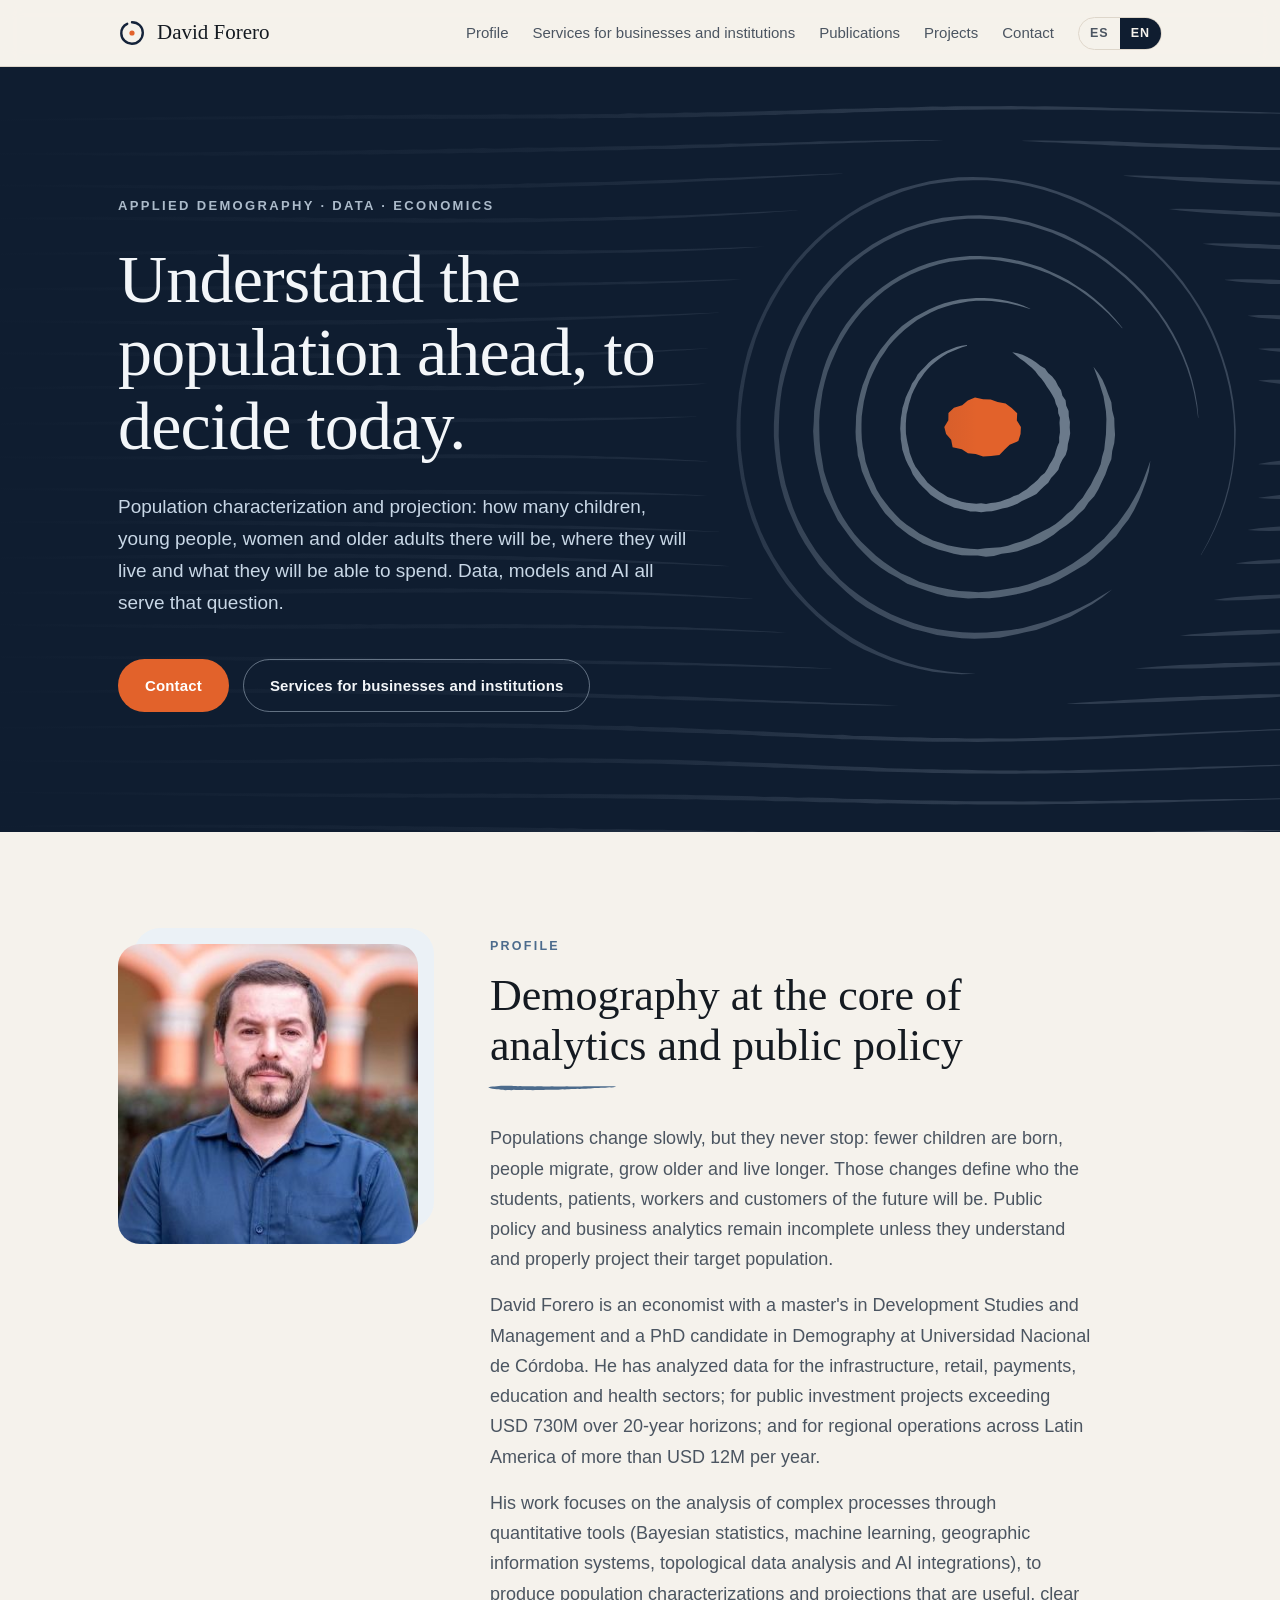
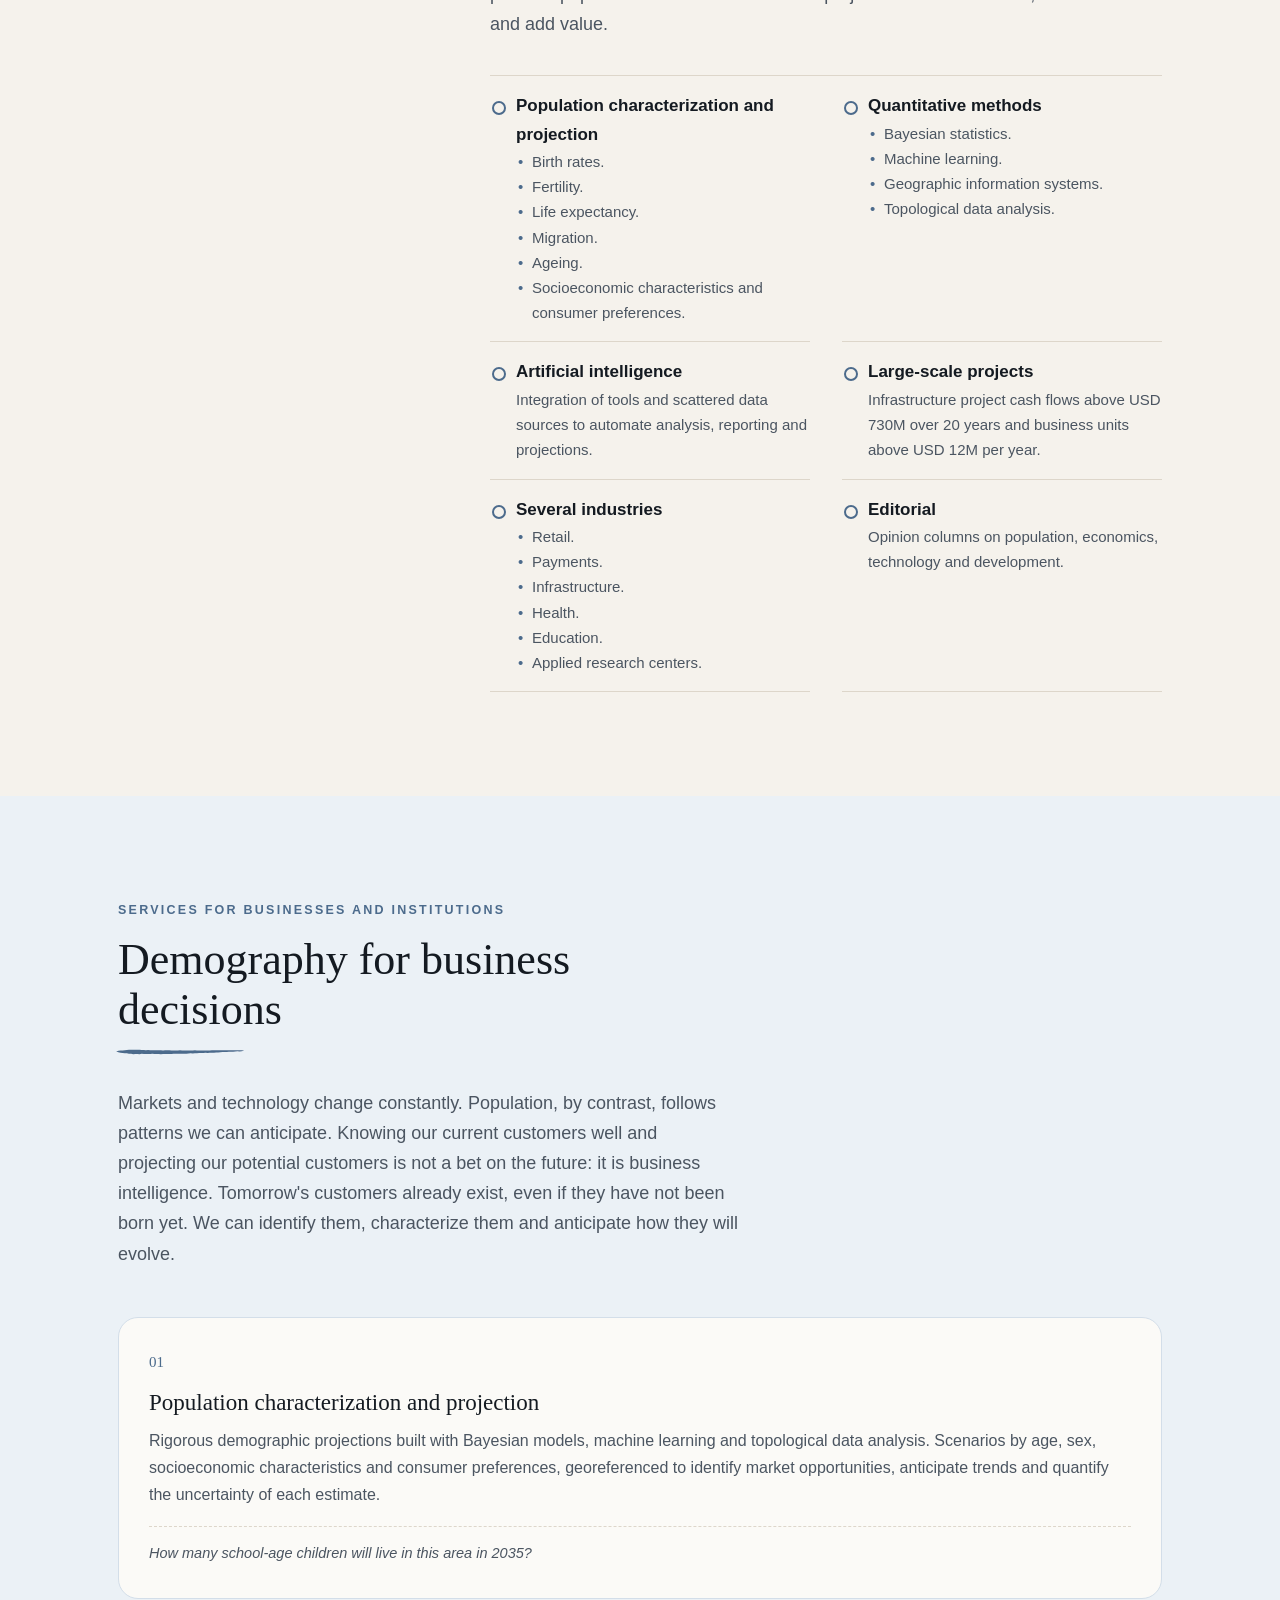
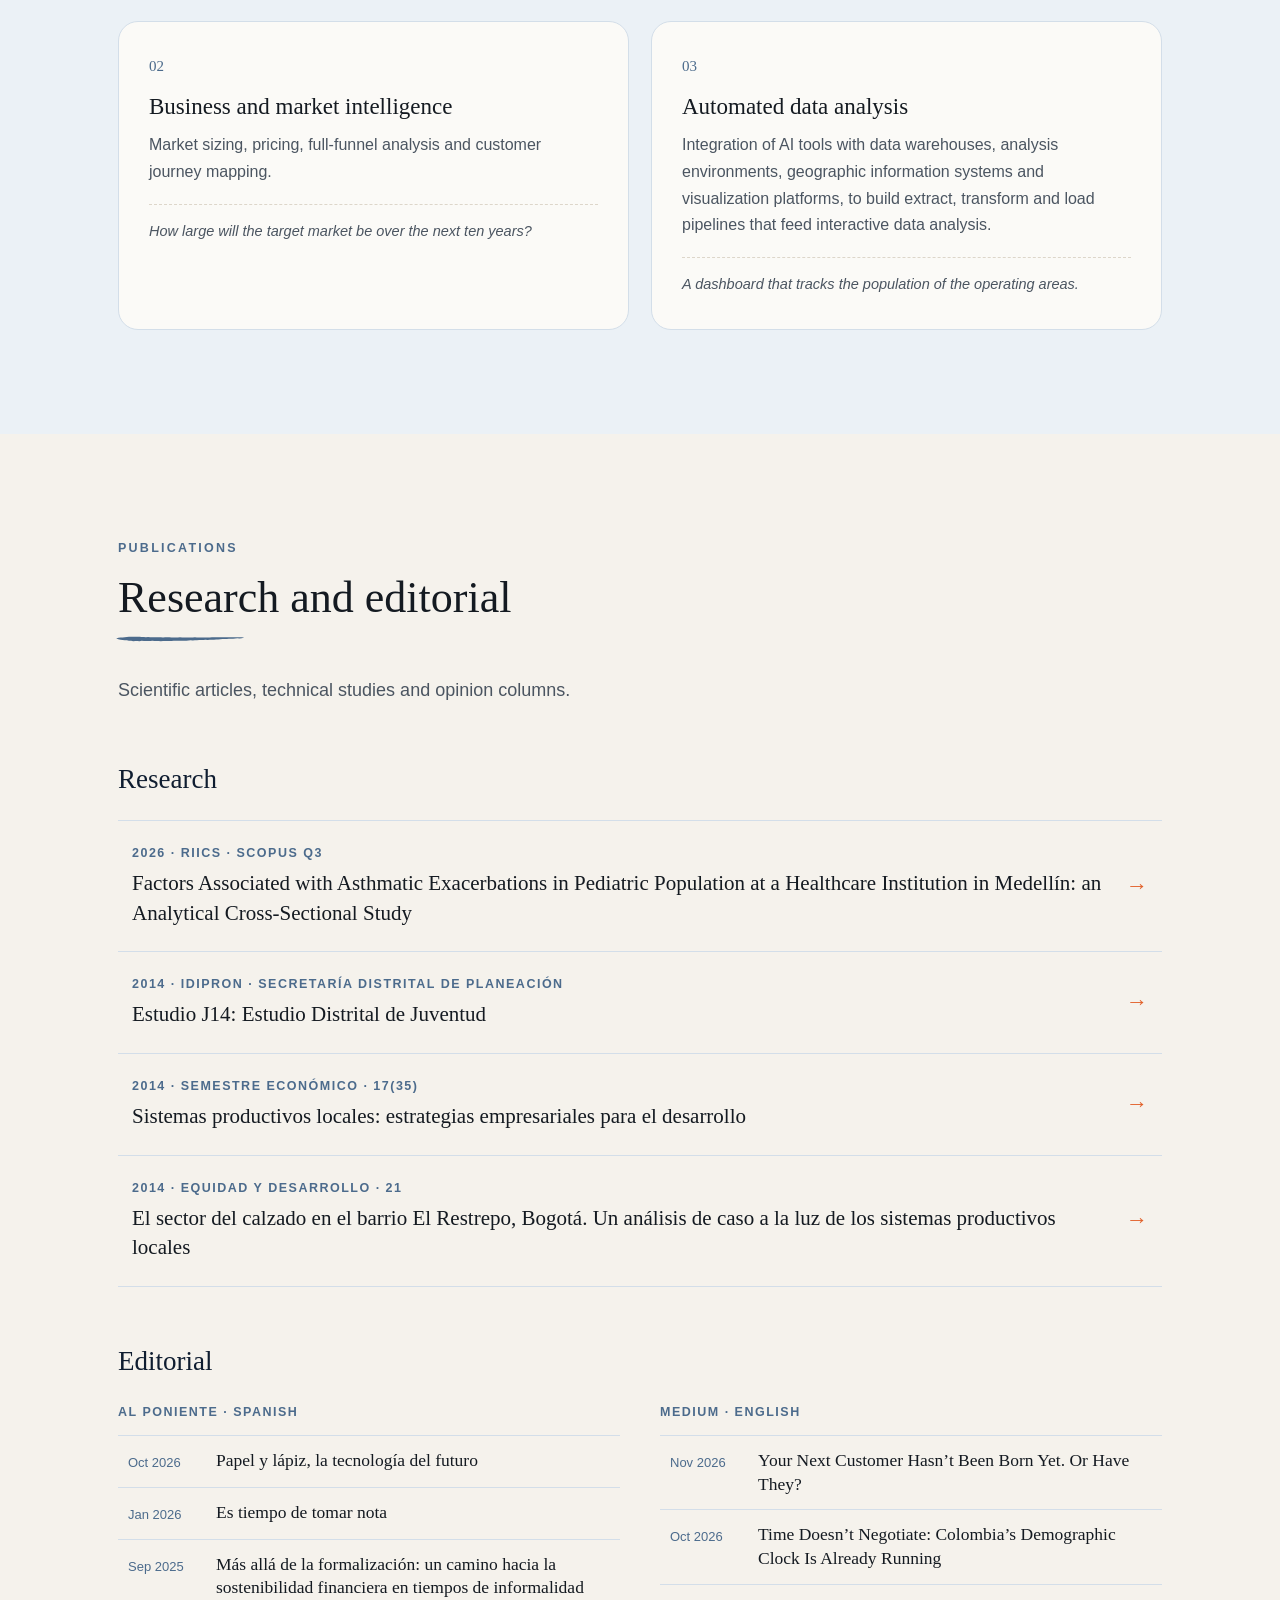
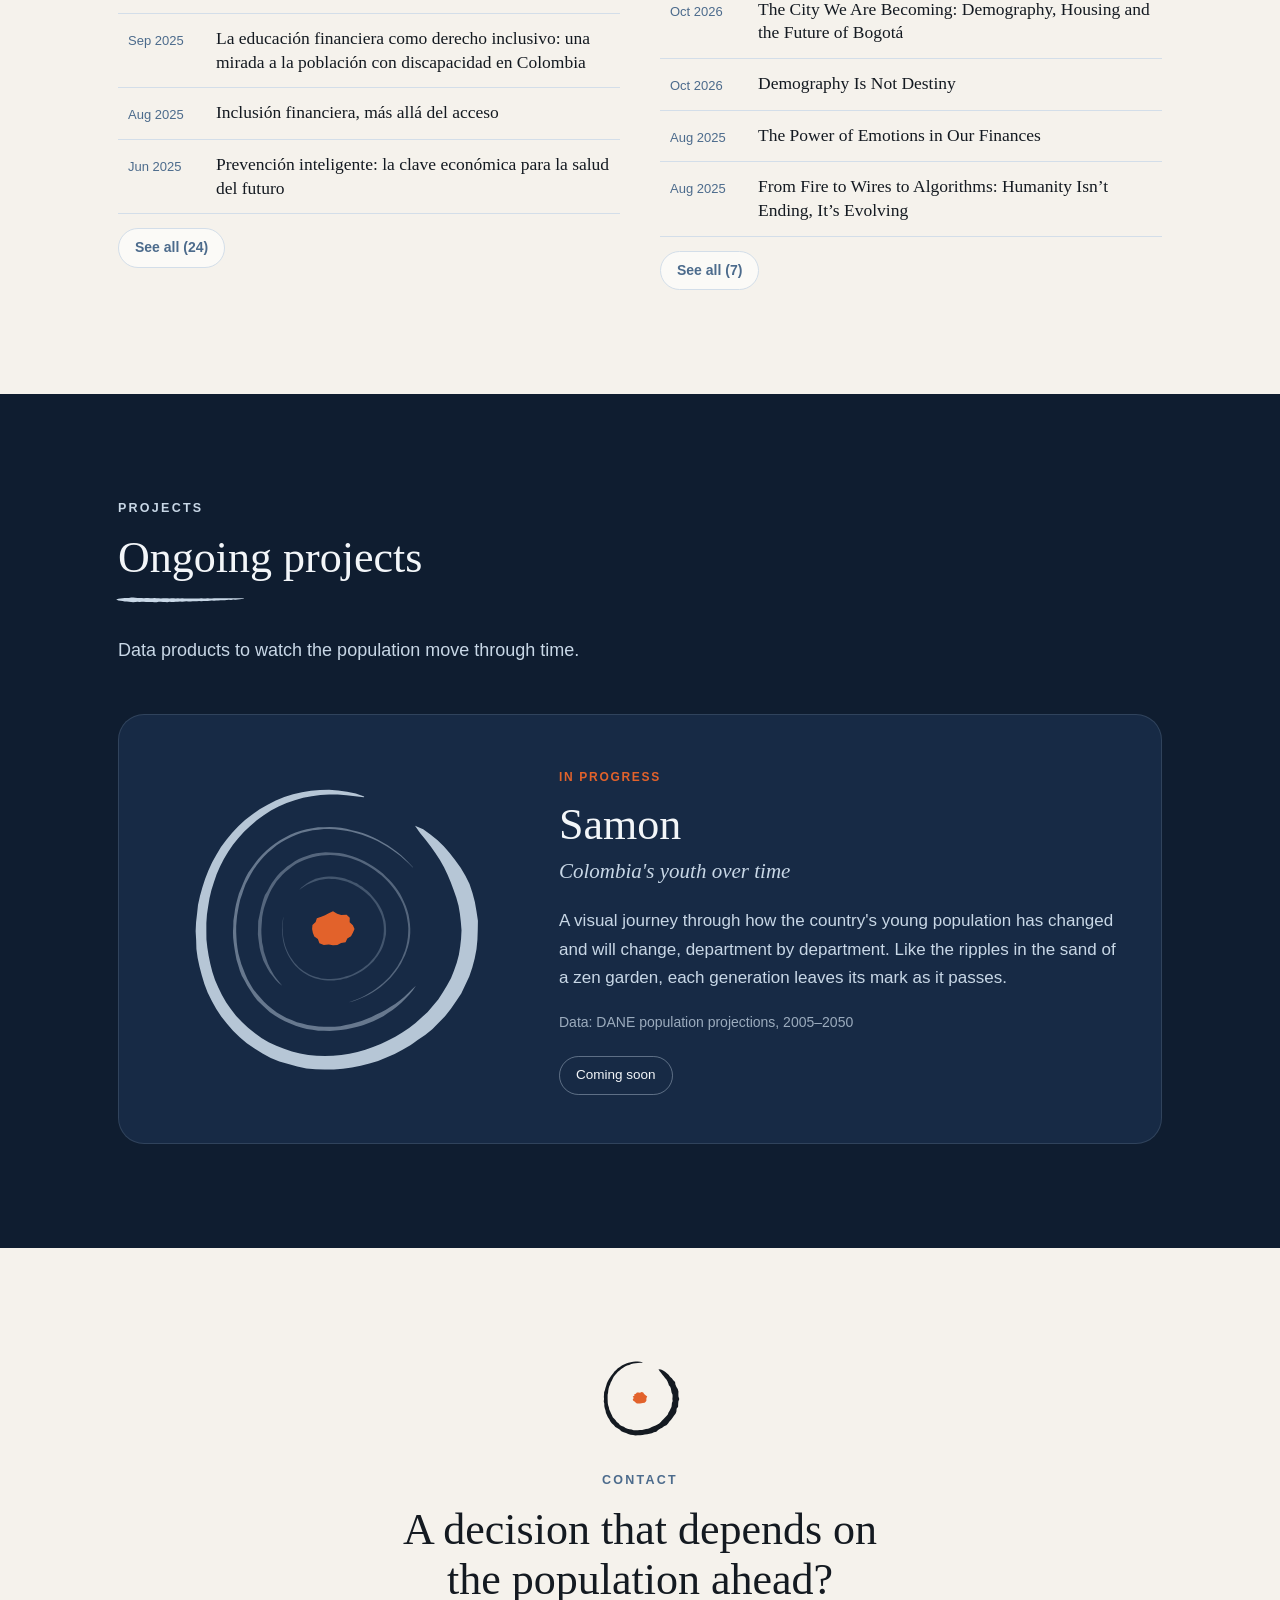
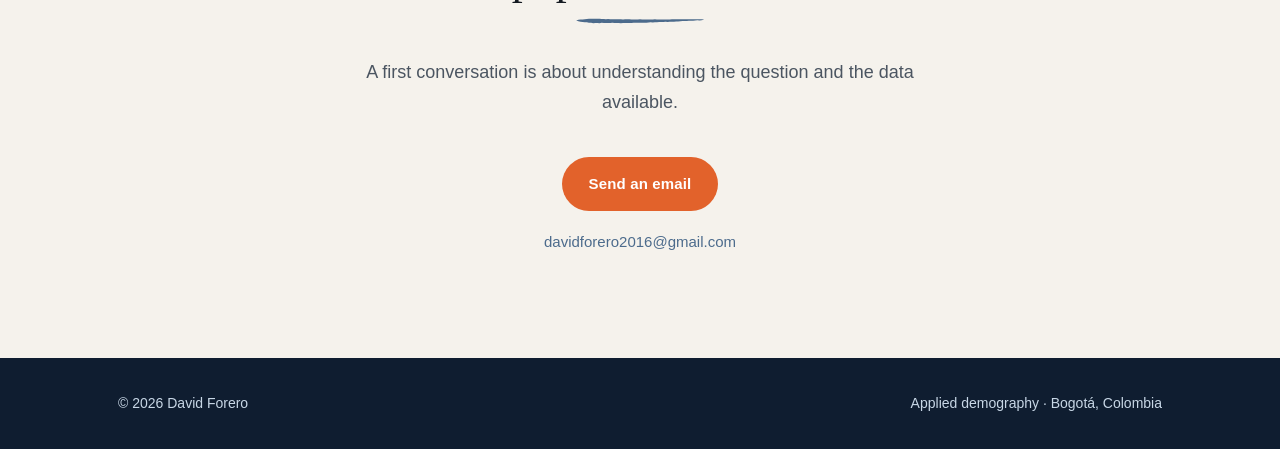
==== commit 5f84b7ae: "Services: three new cards" ====
--- a/en/index.html
+++ b/en/index.html
@@ -52,7 +52,7 @@
   <section class="block ice" id="servicios">
     <div class="wrap">
       <p class="section-label">Services for businesses and institutions</p><h2 class="">Demography for business decisions</h2><p class="intro">Markets and technology change constantly. Population, by contrast, follows patterns we can anticipate. Knowing our current customers well and projecting our potential customers is not a bet on the future: it is business intelligence. Tomorrow's customers already exist, even if they have not been born yet. We can identify them, characterize them and anticipate how they will evolve.</p>
-      <div class="grid two"><article class="card"><span class="num">01</span><h3>Population characterization</h3><p>Who the audiences of interest are, where they live and how: age structure, births, migration, socioeconomic conditions and consumer preferences.</p><p class="example">What does the young population look like in the municipalities where the company operates?</p></article><article class="card"><span class="num">02</span><h3>Population projection</h3><p>Scenarios by age, sex and territory, with Bayesian models that make uncertainty visible.</p><p class="example">How many school-age children will live in this area in 2035?</p></article><article class="card"><span class="num">03</span><h3>Business and market intelligence</h3><p>Market sizing, pricing strategy, full-funnel analysis and customer journey mapping, connected to the population ahead.</p><p class="example">How large will the target market be over the next ten years?</p></article><article class="card"><span class="num">04</span><h3>Data products and AI</h3><p>Dashboards, maps and automated reports fed in real time, integrating QGIS, PostgreSQL, R, Python and AI.</p><p class="example">A dashboard that tracks the population of the operating areas.</p></article></div>
+      <div class="grid two"><article class="card"><span class="num">01</span><h3>Population characterization and projection</h3><p>Rigorous demographic projections built with Bayesian models, machine learning and topological data analysis. Scenarios by age, sex, socioeconomic characteristics and consumer preferences, georeferenced to identify market opportunities, anticipate trends and quantify the uncertainty of each estimate.</p><p class="example">How many school-age children will live in this area in 2035?</p></article><article class="card"><span class="num">02</span><h3>Business and market intelligence</h3><p>Market sizing, pricing, full-funnel analysis and customer journey mapping.</p><p class="example">How large will the target market be over the next ten years?</p></article><article class="card"><span class="num">03</span><h3>Automated data analysis</h3><p>Integration of AI tools with data warehouses, analysis environments, geographic information systems and visualization platforms, to build extract, transform and load pipelines that feed interactive data analysis.</p><p class="example">A dashboard that tracks the population of the operating areas.</p></article></div>
     </div>
   </section>
 
--- a/assets/style.css
+++ b/assets/style.css
@@ -177,6 +177,8 @@
 .fact-list span { padding-left: 16px; position: relative; }
 .fact-list span::before { content: "•"; position: absolute; left: 2px; color: var(--steel); }
 
+#servicios .grid.two > .card:first-child { grid-column: 1 / -1; }
+
 /* ---------- Publicaciones ---------- */
 h3.sub { font-family: var(--serif); font-weight: 400; font-size: 27px; margin-top: 52px; color: var(--navy); }
 .outlets { display: grid; grid-template-columns: 1fr 1fr; gap: 40px; margin-top: 18px; align-items: start; }
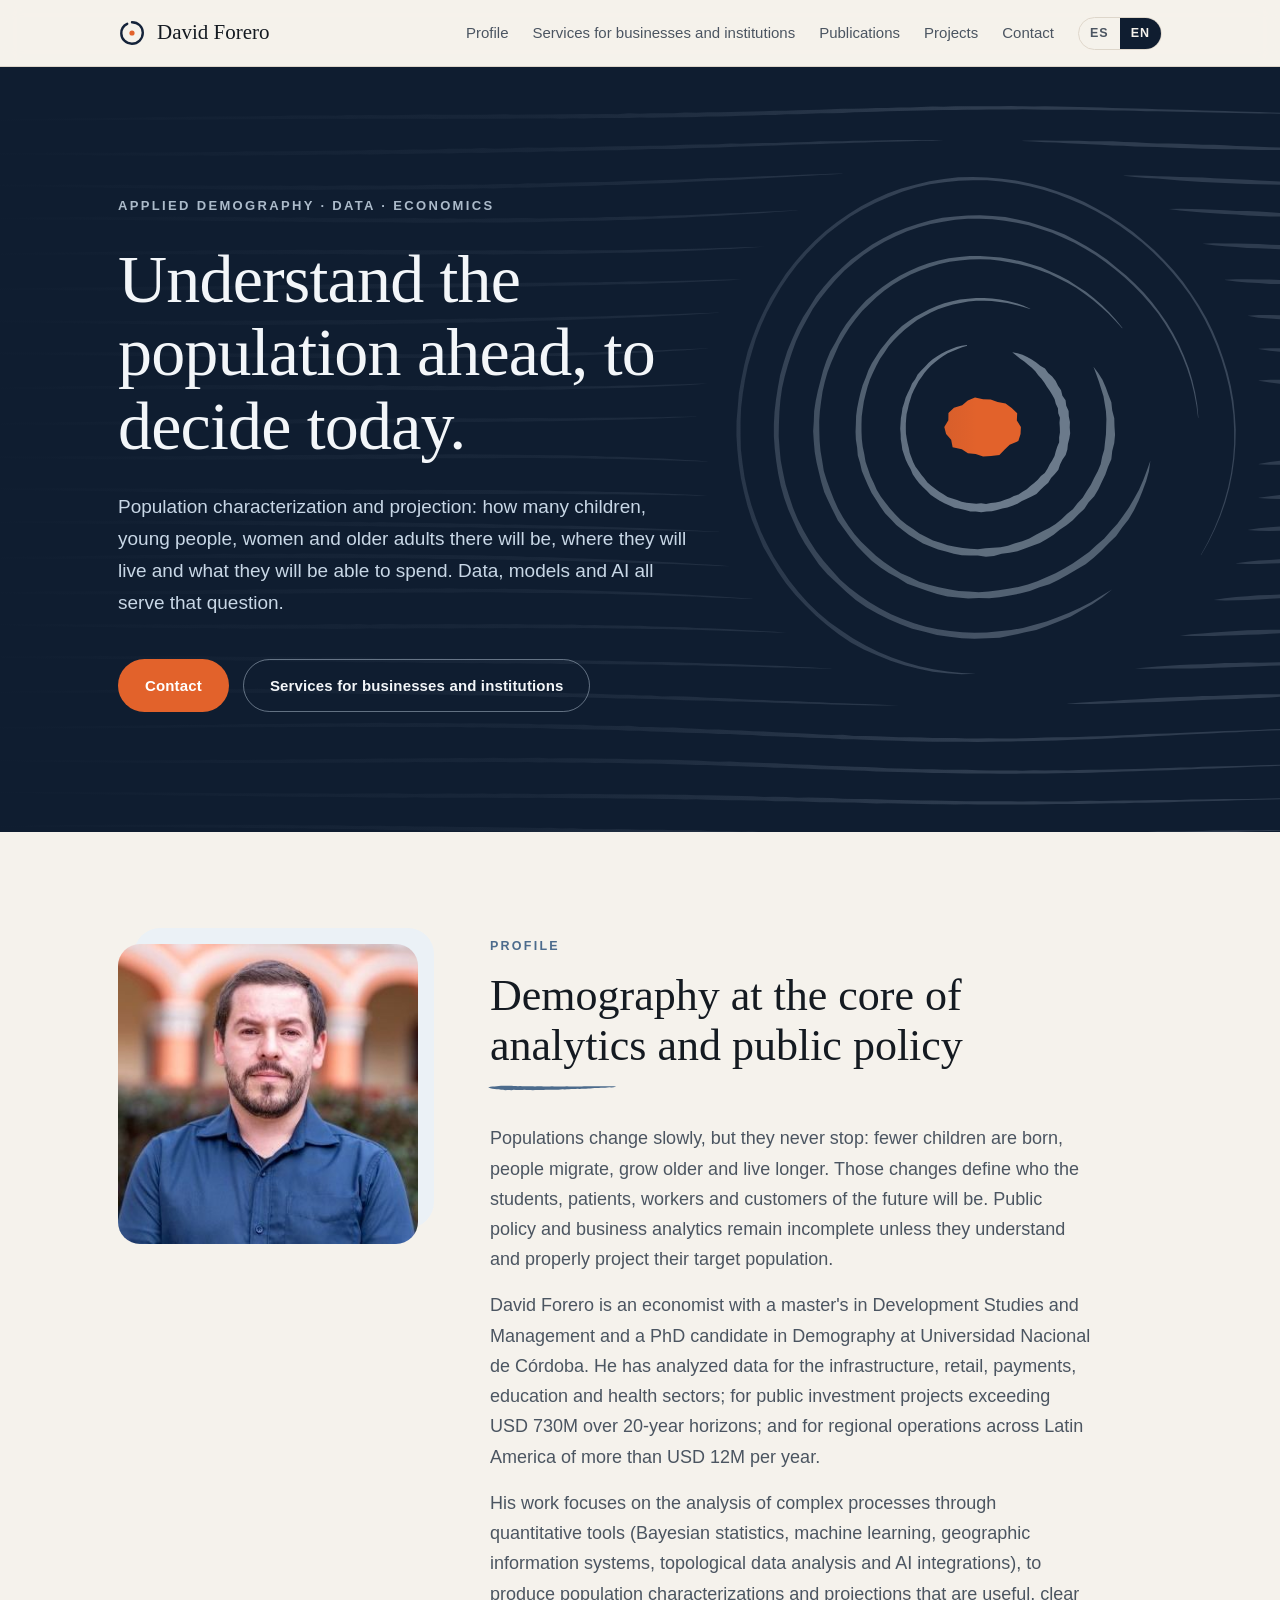
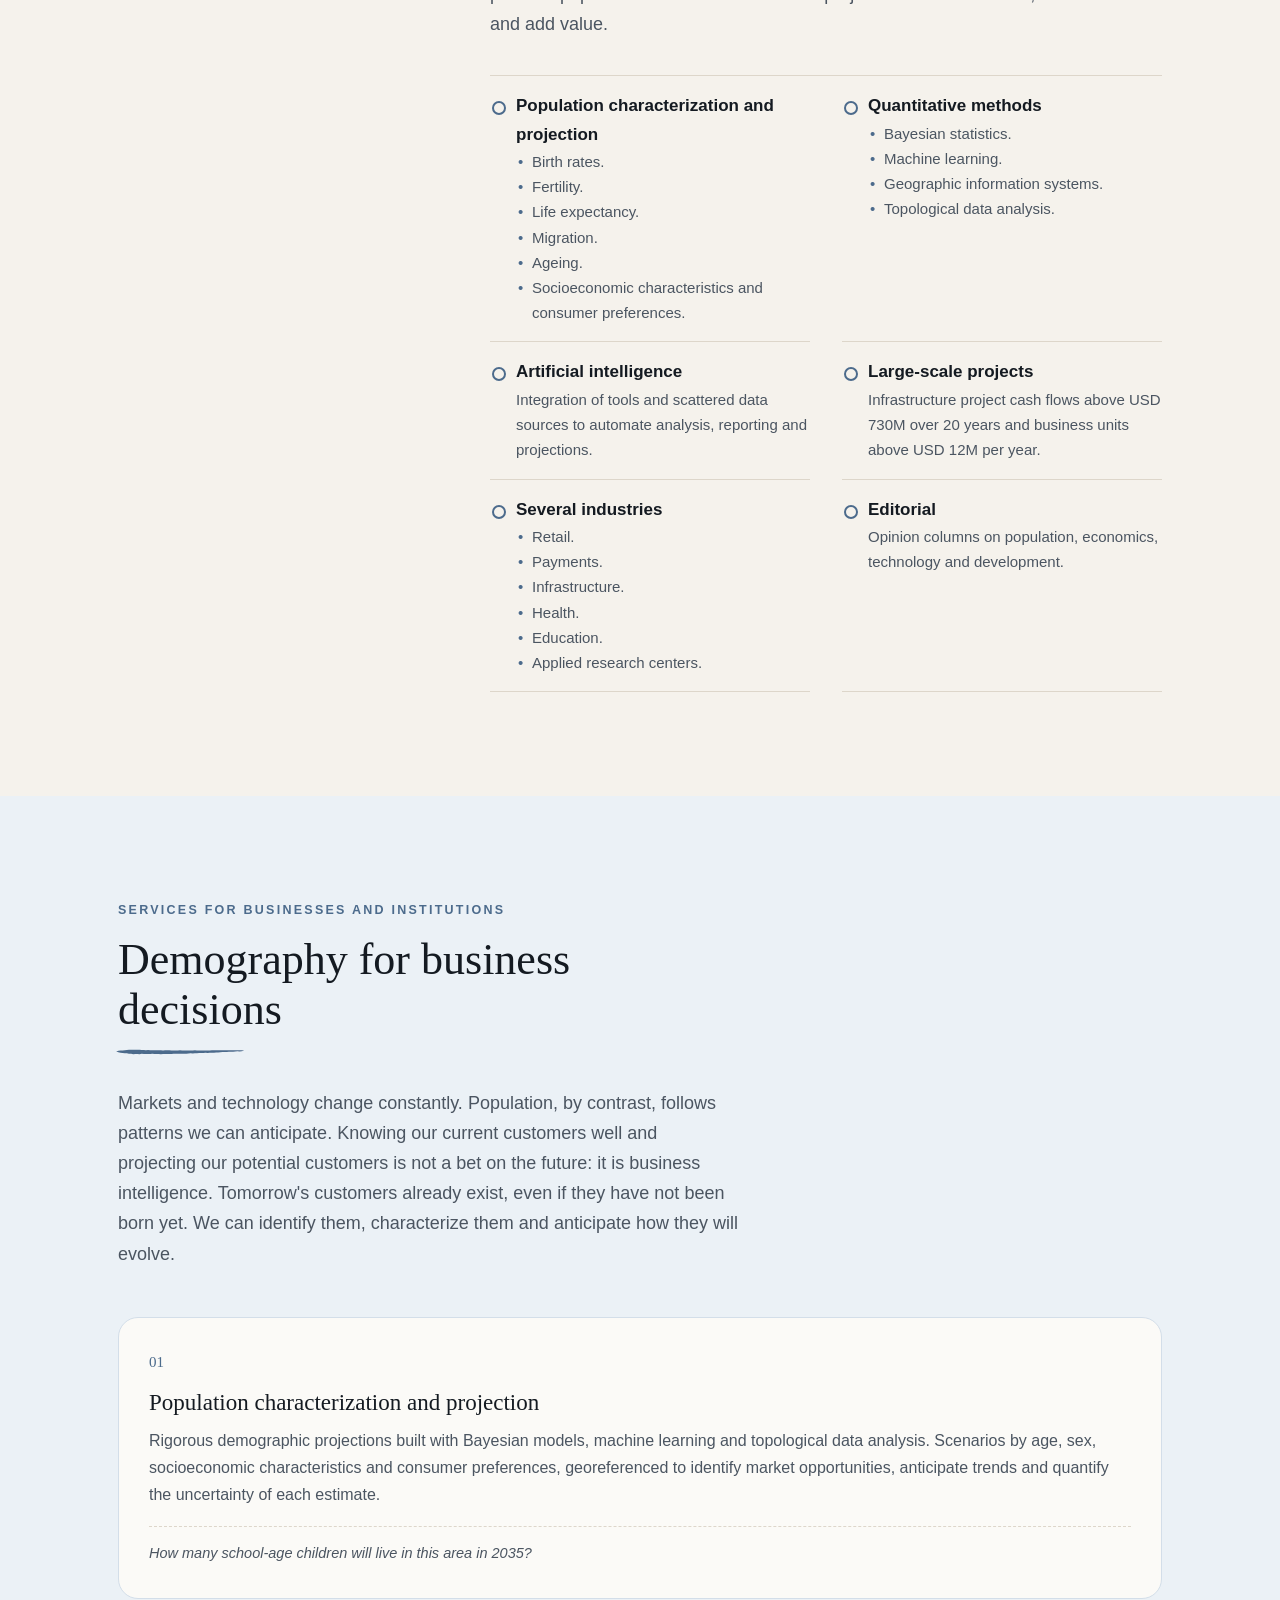
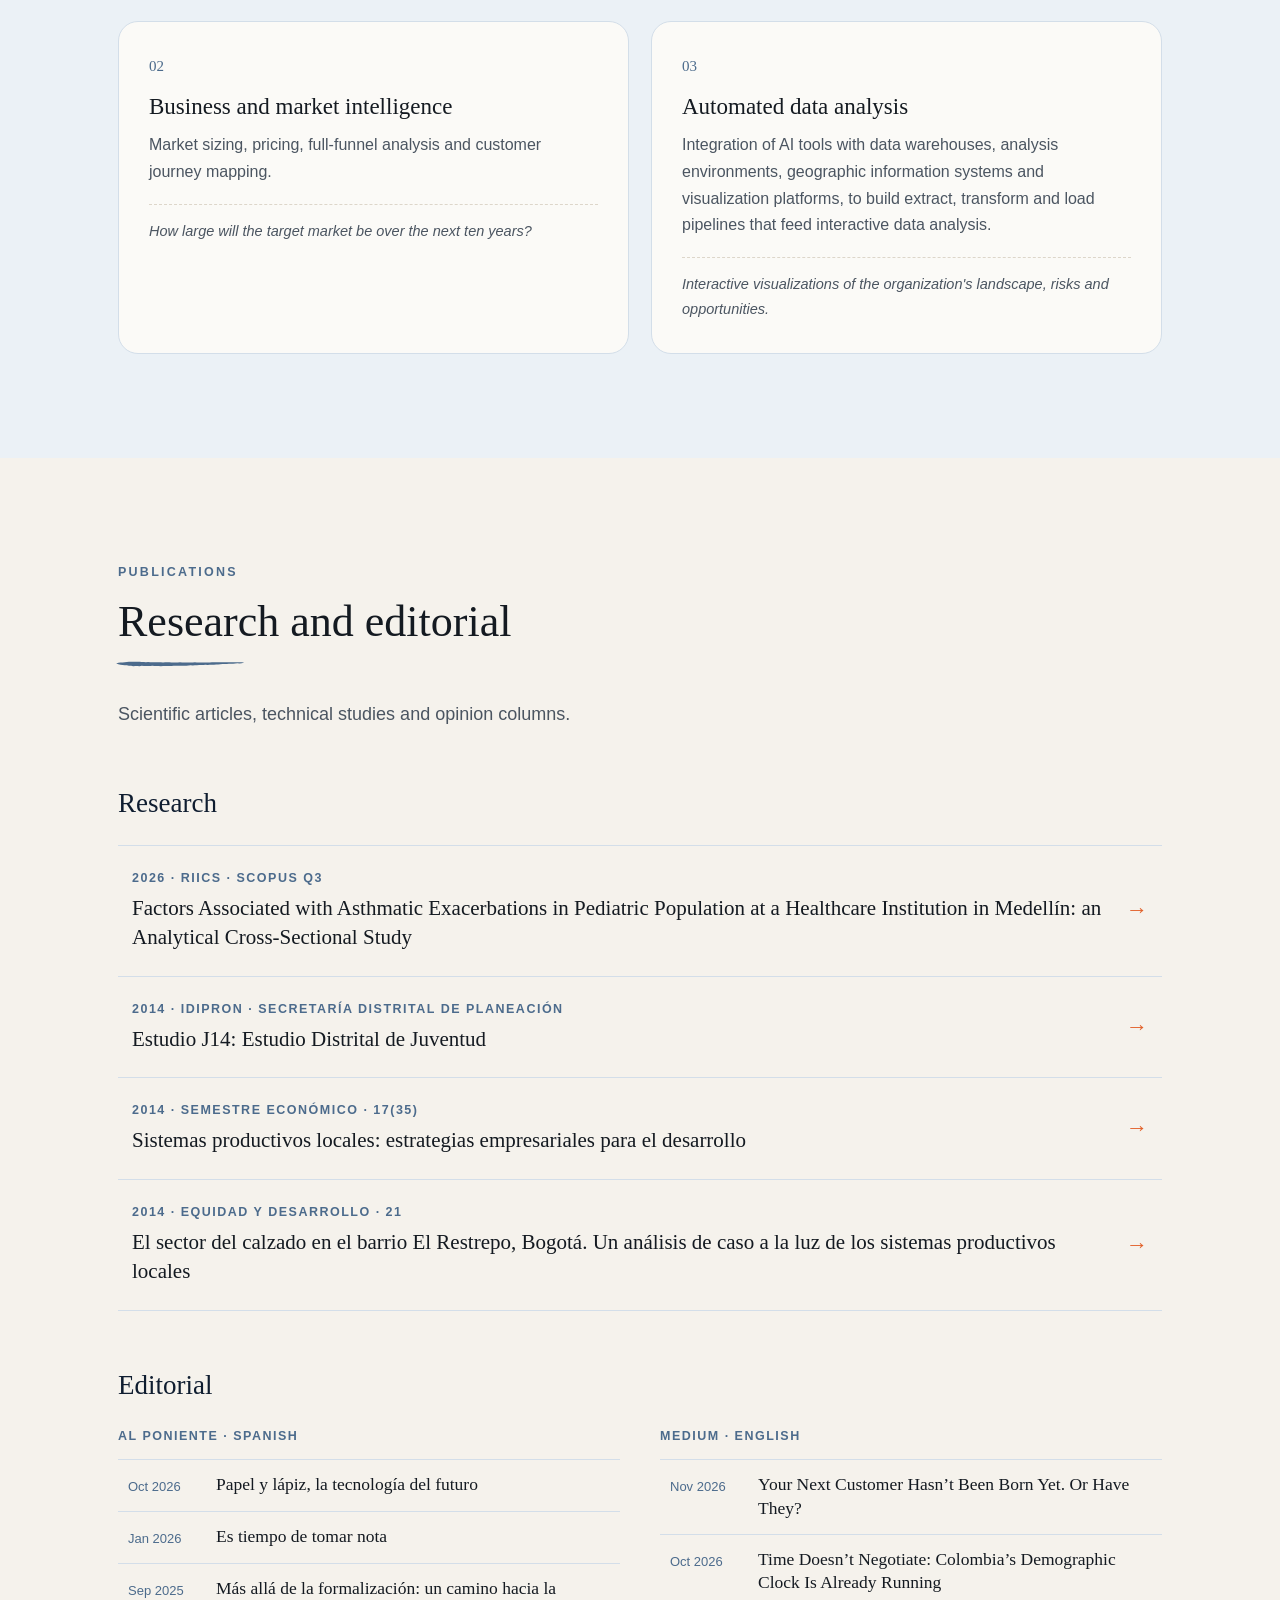
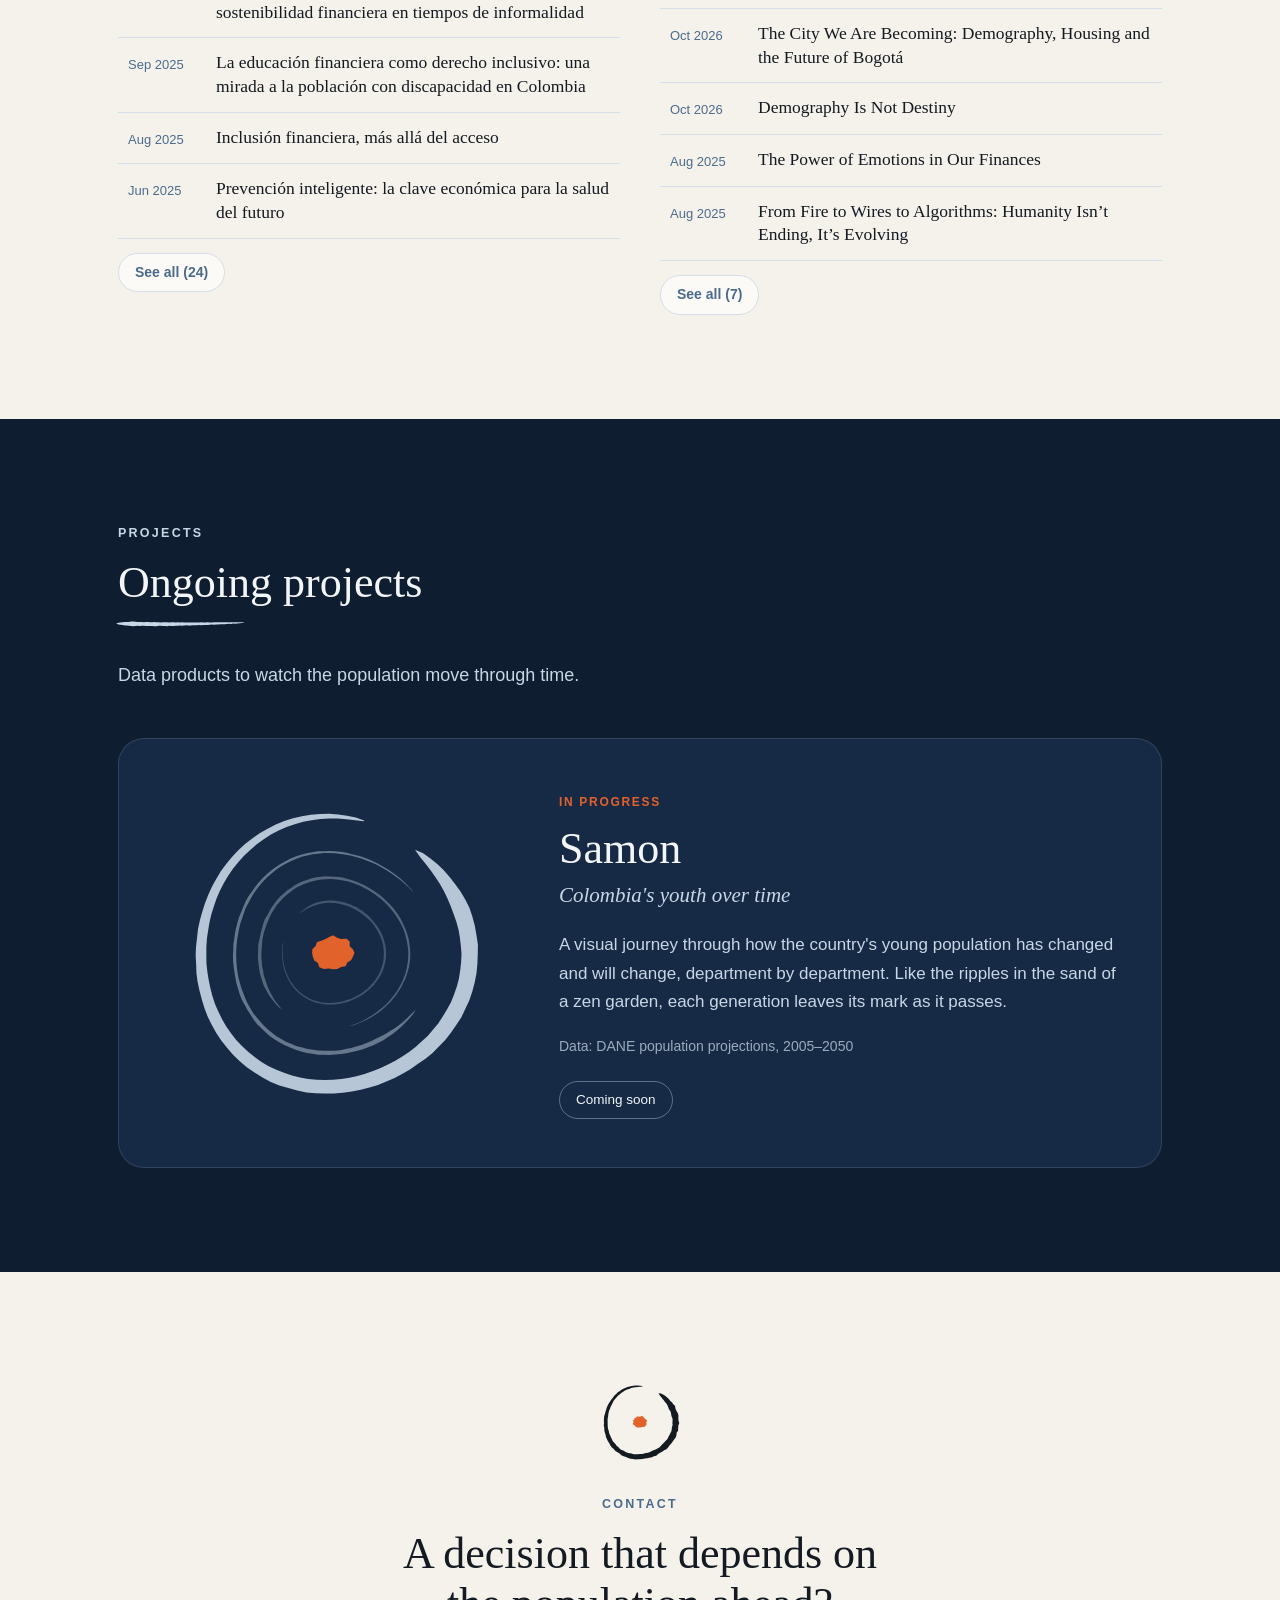
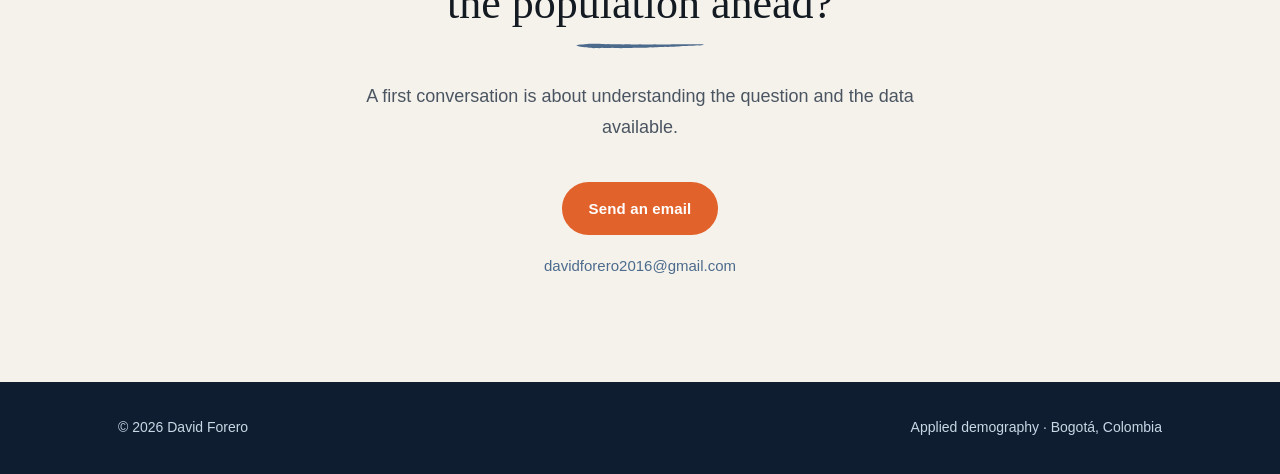
==== commit 4663c97c: "Services: new automated analysis example" ====
--- a/en/index.html
+++ b/en/index.html
@@ -52,7 +52,7 @@
   <section class="block ice" id="servicios">
     <div class="wrap">
       <p class="section-label">Services for businesses and institutions</p><h2 class="">Demography for business decisions</h2><p class="intro">Markets and technology change constantly. Population, by contrast, follows patterns we can anticipate. Knowing our current customers well and projecting our potential customers is not a bet on the future: it is business intelligence. Tomorrow's customers already exist, even if they have not been born yet. We can identify them, characterize them and anticipate how they will evolve.</p>
-      <div class="grid two"><article class="card"><span class="num">01</span><h3>Population characterization and projection</h3><p>Rigorous demographic projections built with Bayesian models, machine learning and topological data analysis. Scenarios by age, sex, socioeconomic characteristics and consumer preferences, georeferenced to identify market opportunities, anticipate trends and quantify the uncertainty of each estimate.</p><p class="example">How many school-age children will live in this area in 2035?</p></article><article class="card"><span class="num">02</span><h3>Business and market intelligence</h3><p>Market sizing, pricing, full-funnel analysis and customer journey mapping.</p><p class="example">How large will the target market be over the next ten years?</p></article><article class="card"><span class="num">03</span><h3>Automated data analysis</h3><p>Integration of AI tools with data warehouses, analysis environments, geographic information systems and visualization platforms, to build extract, transform and load pipelines that feed interactive data analysis.</p><p class="example">A dashboard that tracks the population of the operating areas.</p></article></div>
+      <div class="grid two"><article class="card"><span class="num">01</span><h3>Population characterization and projection</h3><p>Rigorous demographic projections built with Bayesian models, machine learning and topological data analysis. Scenarios by age, sex, socioeconomic characteristics and consumer preferences, georeferenced to identify market opportunities, anticipate trends and quantify the uncertainty of each estimate.</p><p class="example">How many school-age children will live in this area in 2035?</p></article><article class="card"><span class="num">02</span><h3>Business and market intelligence</h3><p>Market sizing, pricing, full-funnel analysis and customer journey mapping.</p><p class="example">How large will the target market be over the next ten years?</p></article><article class="card"><span class="num">03</span><h3>Automated data analysis</h3><p>Integration of AI tools with data warehouses, analysis environments, geographic information systems and visualization platforms, to build extract, transform and load pipelines that feed interactive data analysis.</p><p class="example">Interactive visualizations of the organization's landscape, risks and opportunities.</p></article></div>
     </div>
   </section>
 
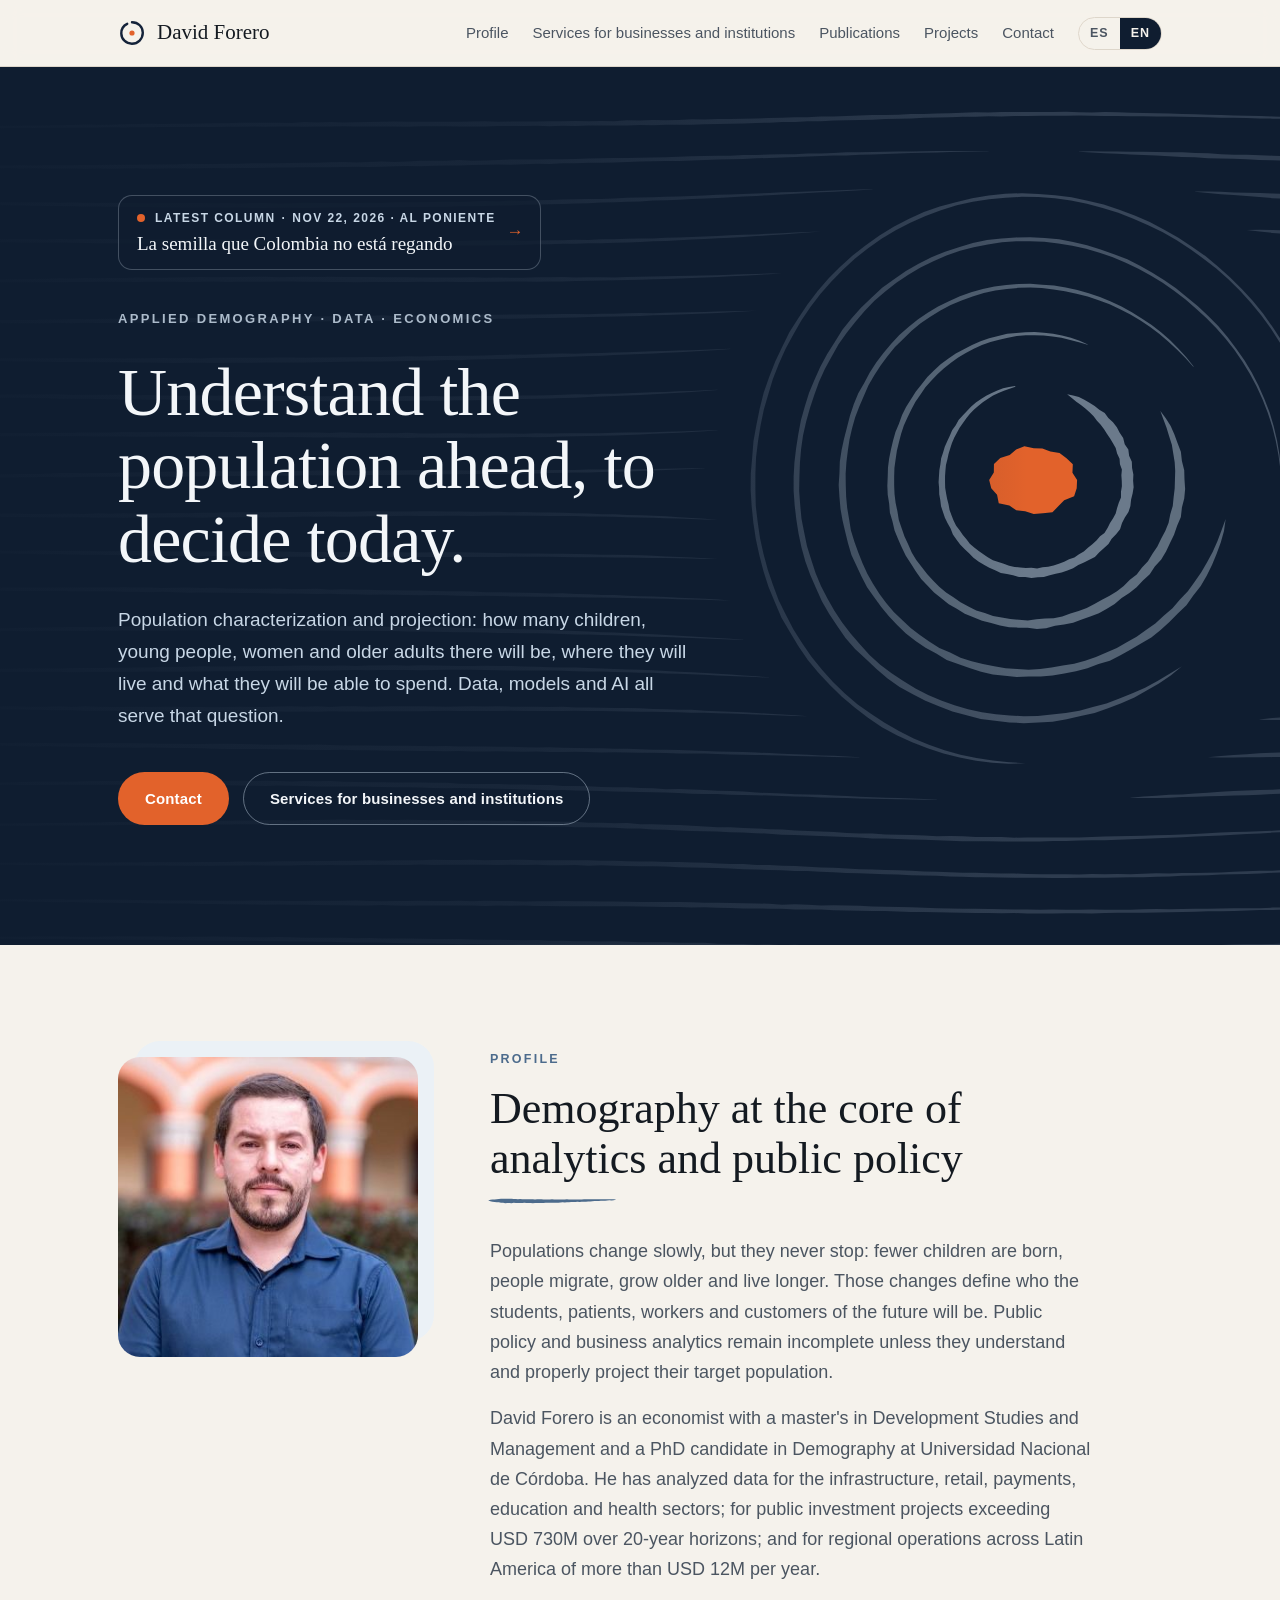
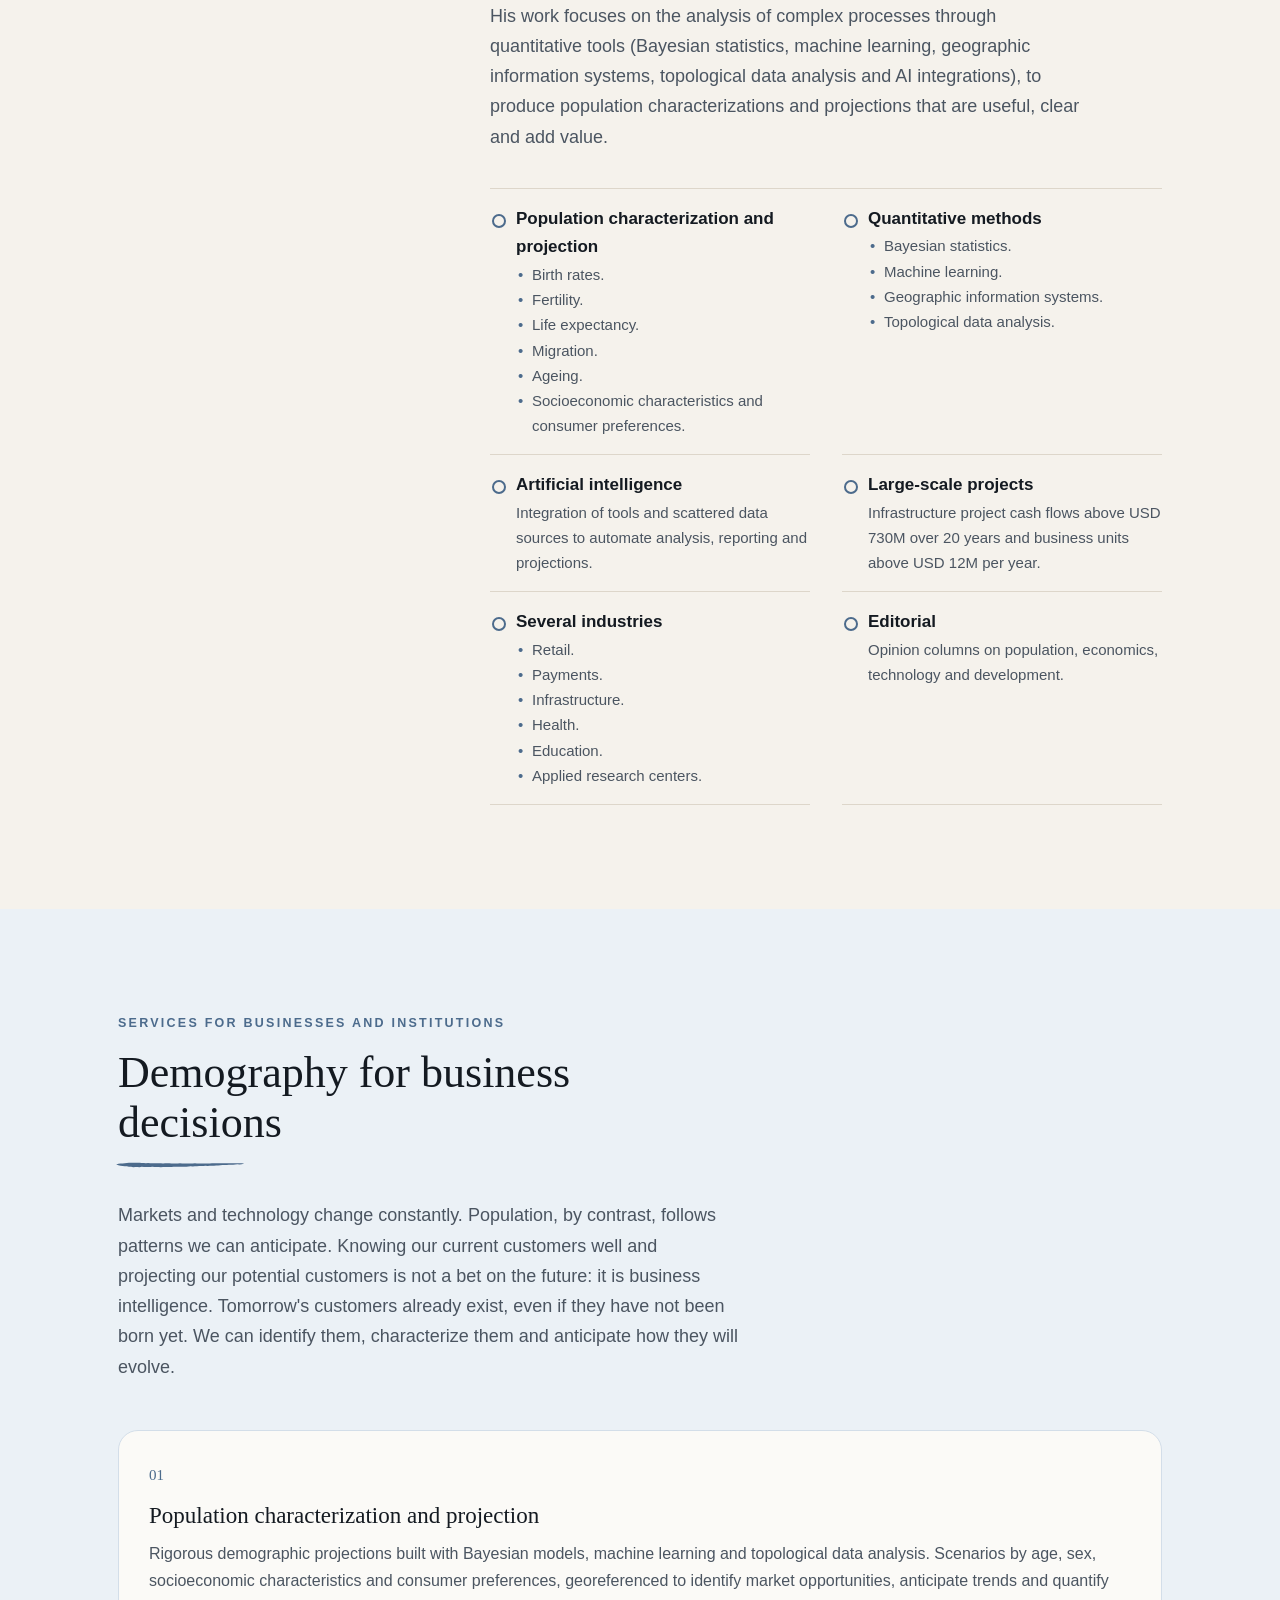
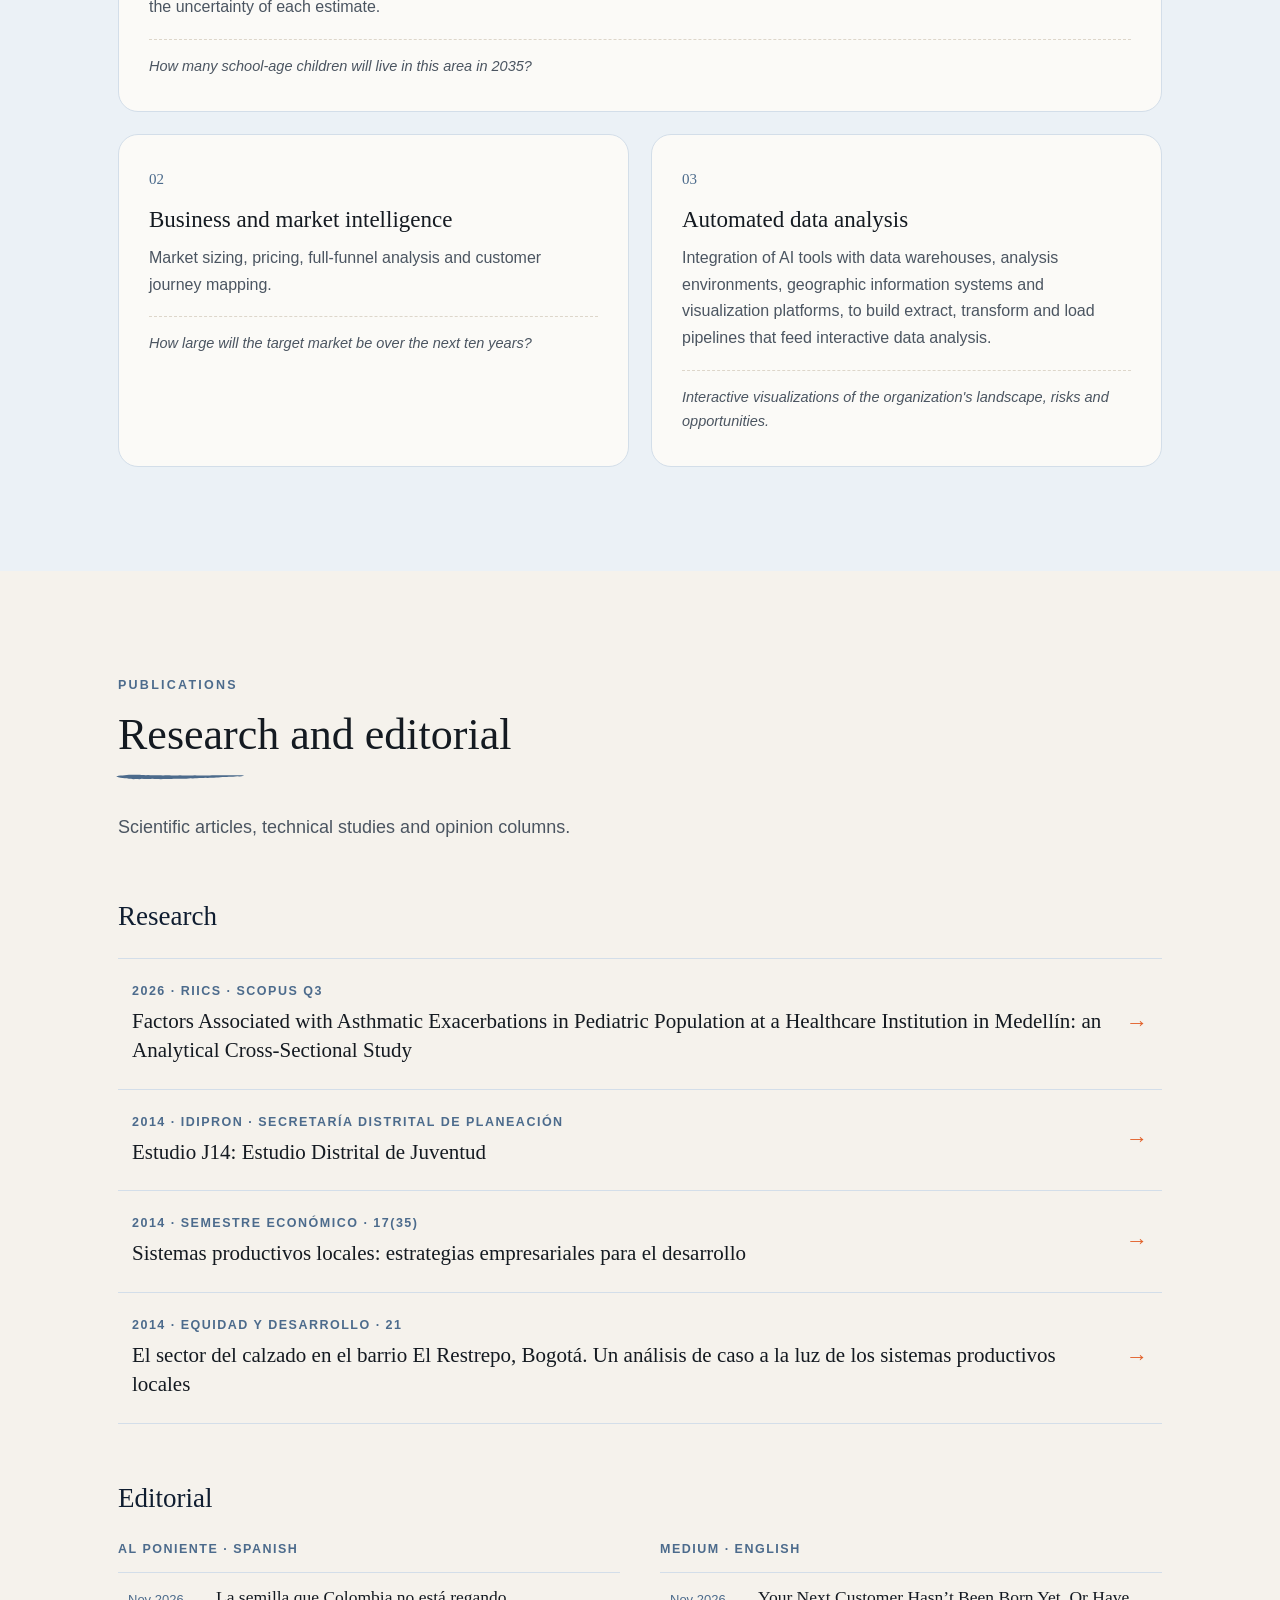
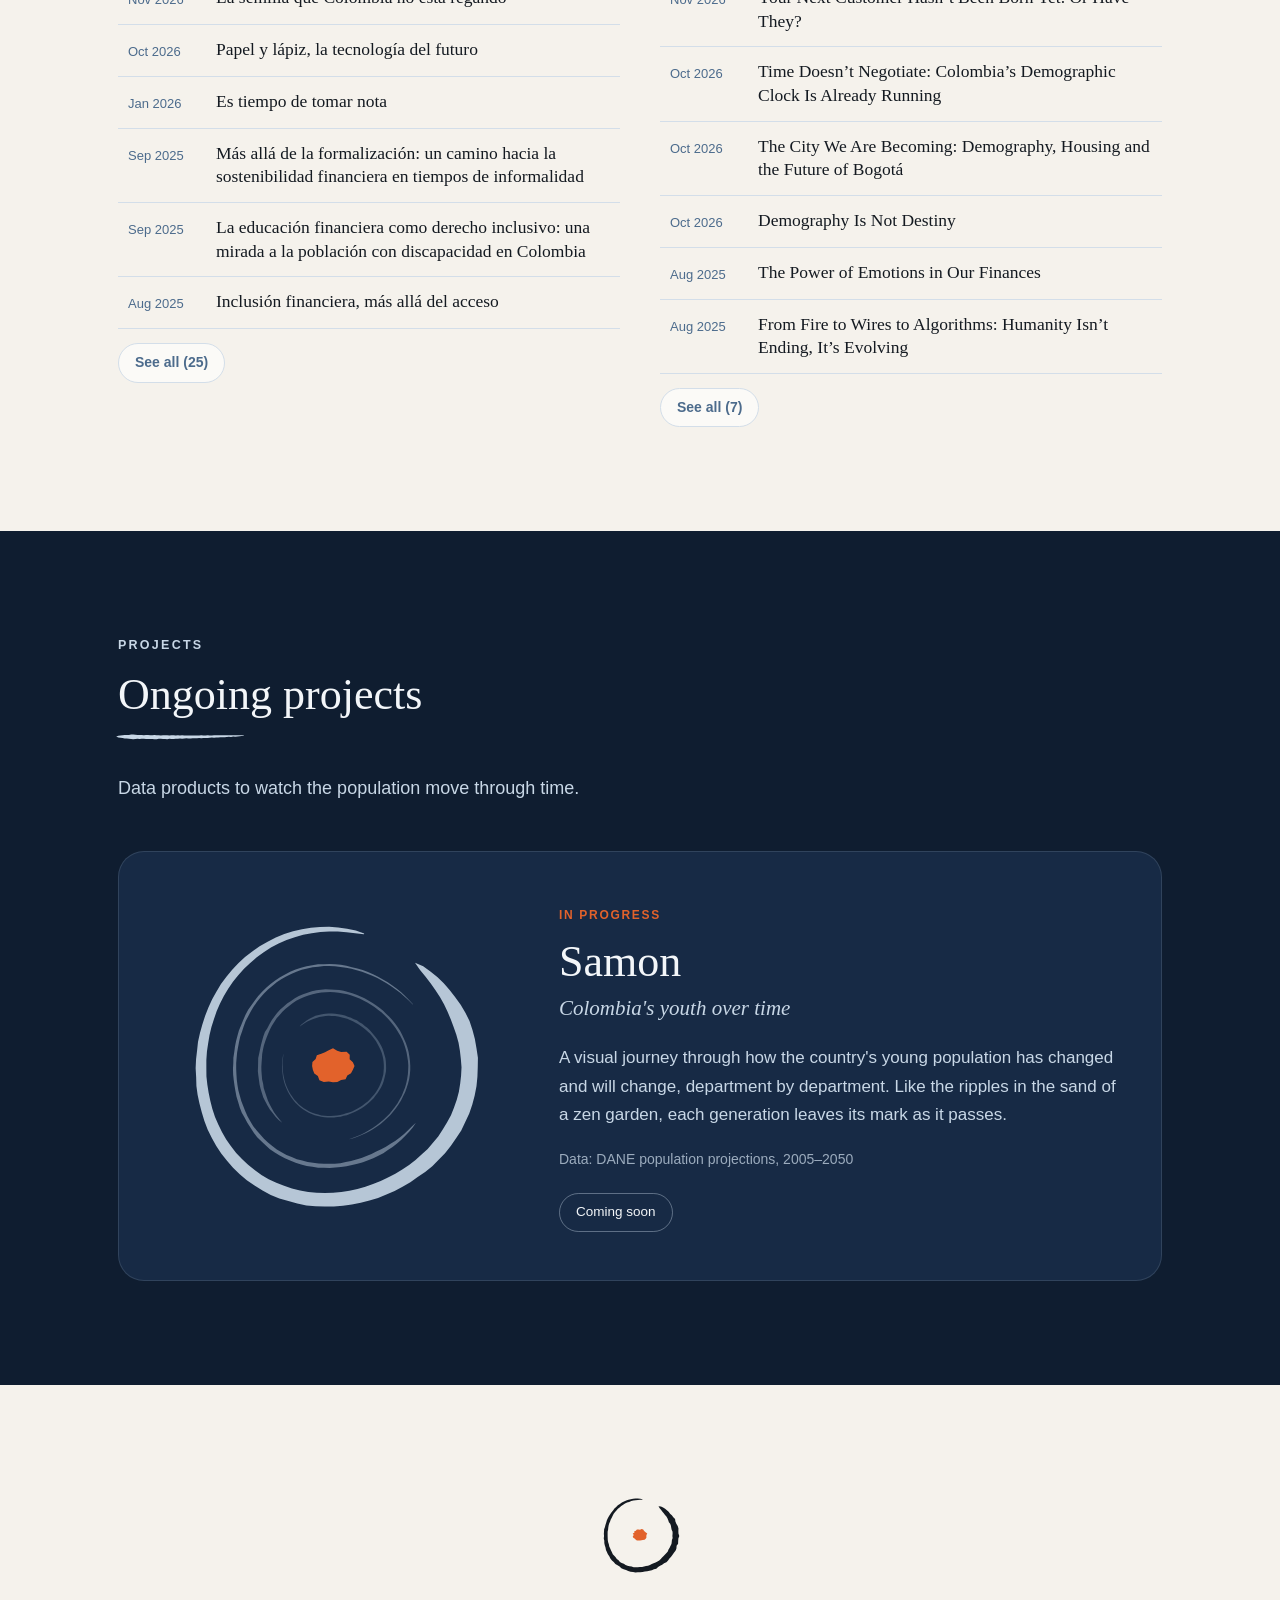
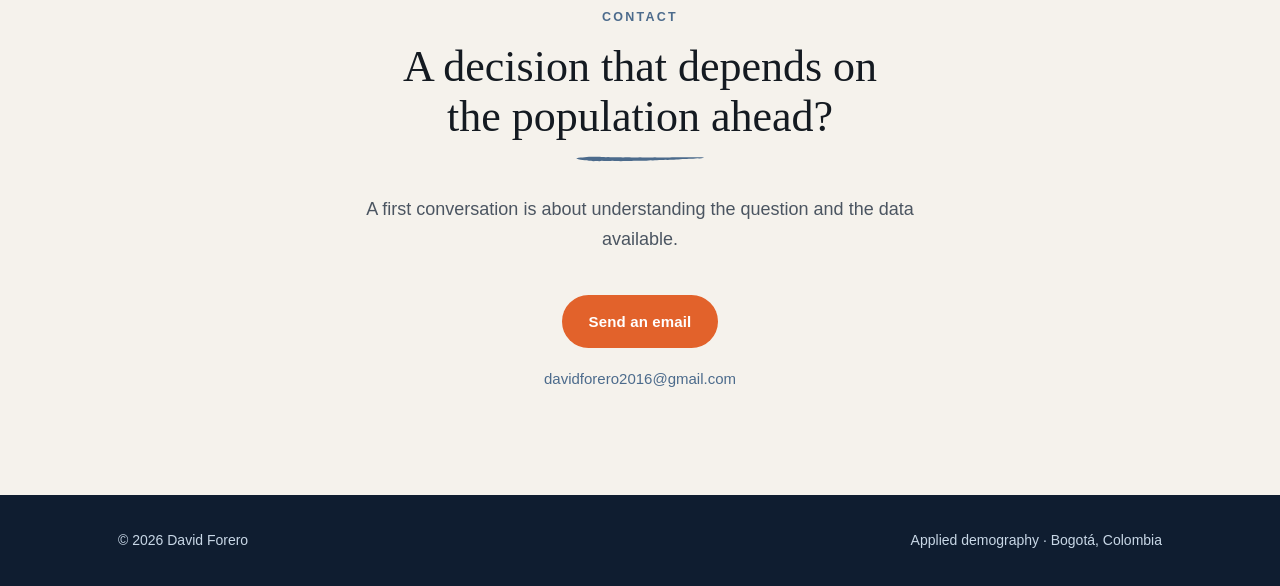
==== commit 1409b389: "Hero: latest column strip and new column in Editorial" ====
--- a/en/index.html
+++ b/en/index.html
@@ -26,6 +26,7 @@
   <section class="hero dark">
     <div class="ink-field" data-ink="hero" aria-hidden="true"></div>
     <div class="wrap">
+      <a class="latest" id="latest" data-src="../assets/latest.json" href="https://alponiente.com/la-semilla-que-colombia-no-esta-regando/" target="_blank" rel="noopener"><span class="latest-meta"><span class="latest-label">Latest column</span> · <span class="latest-date">Nov 22, 2026 · Al Poniente</span></span><span class="latest-title">La semilla que Colombia no está regando</span><span class="arrow" aria-hidden="true">→</span></a>
       <p class="kicker">Applied demography · Data · Economics</p>
       <h1>Understand the population ahead, to decide today.</h1>
       <p class="lead">Population characterization and projection: how many children, young people, women and older adults there will be, where they will live and what they will be able to spend. Data, models and AI all serve that question.</p>
@@ -62,7 +63,7 @@
       <h3 class="sub">Research</h3>
       <ul class="columns-list"><li><a href="https://doi.org/10.46634/riics.534" target="_blank" rel="noopener"><div><span class="venue">2026 · RIICS · Scopus Q3</span><span class="title">Factors Associated with Asthmatic Exacerbations in Pediatric Population at a Healthcare Institution in Medellín: an Analytical Cross-Sectional Study</span></div><span class="arrow" aria-hidden="true">→</span></a></li><li><a href="https://sistemas002.sdp.gov.co/sites/default/files/estu_juve_2014.pdf" target="_blank" rel="noopener"><div><span class="venue">2014 · IDIPRON · Secretaría Distrital de Planeación</span><span class="title">Estudio J14: Estudio Distrital de Juventud</span></div><span class="arrow" aria-hidden="true">→</span></a></li><li><a href="https://doi.org/10.22395/SEEC.V17N35A3" target="_blank" rel="noopener"><div><span class="venue">2014 · Semestre Económico · 17(35)</span><span class="title">Sistemas productivos locales: estrategias empresariales para el desarrollo</span></div><span class="arrow" aria-hidden="true">→</span></a></li><li><a href="https://doi.org/10.19052/ed.2349" target="_blank" rel="noopener"><div><span class="venue">2014 · Equidad y Desarrollo · 21</span><span class="title">El sector del calzado en el barrio El Restrepo, Bogotá. Un análisis de caso a la luz de los sistemas productivos locales</span></div><span class="arrow" aria-hidden="true">→</span></a></li></ul>
       <h3 class="sub">Editorial</h3>
-      <div class="outlets"><div class="outlet"><h4>Al Poniente · Spanish</h4><ul class="col-list"><li><a href="https://alponiente.com/papel-y-lapiz-la-tecnologia-del-futuro/" target="_blank" rel="noopener"><span class="date">Oct 2026</span><span class="title">Papel y lápiz, la tecnología del futuro</span></a></li><li><a href="https://alponiente.com/es-tiempo-de-tomar-nota/" target="_blank" rel="noopener"><span class="date">Jan 2026</span><span class="title">Es tiempo de tomar nota</span></a></li><li><a href="https://alponiente.com/mas-alla-de-la-formalizacion-un-camino-hacia-la-sostenibilidad-financiera-en-tiempos-de-informalidad/" target="_blank" rel="noopener"><span class="date">Sep 2025</span><span class="title">Más allá de la formalización: un camino hacia la sostenibilidad financiera en tiempos de informalidad</span></a></li><li><a href="https://alponiente.com/la-educacion-financiera-como-derecho-inclusivo-una-mirada-a-la-poblacion-con-discapacidad-en-colombia/" target="_blank" rel="noopener"><span class="date">Sep 2025</span><span class="title">La educación financiera como derecho inclusivo: una mirada a la población con discapacidad en Colombia</span></a></li><li><a href="https://alponiente.com/inclusion-financiera-mas-alla-del-acceso/" target="_blank" rel="noopener"><span class="date">Aug 2025</span><span class="title">Inclusión financiera, más allá del acceso</span></a></li><li><a href="https://alponiente.com/prevencion-inteligente-la-clave-economica-para-la-salud-del-futuro/" target="_blank" rel="noopener"><span class="date">Jun 2025</span><span class="title">Prevención inteligente: la clave económica para la salud del futuro</span></a></li></ul><details class="more"><summary>See all (24)</summary><ul class="col-list"><li><a href="https://alponiente.com/pymes-el-motor-oculto-del-desarrollo-el-empleo-y-la-innovacion-en-colombia/" target="_blank" rel="noopener"><span class="date">Mar 2025</span><span class="title">Pymes: el motor oculto del desarrollo, el empleo y la innovación en Colombia</span></a></li><li><a href="https://alponiente.com/insistir-por-principio-2/" target="_blank" rel="noopener"><span class="date">Feb 2025</span><span class="title">Insistir por principio</span></a></li><li><a href="https://alponiente.com/el-cambio-en-las-tasas-de-fecundidad-en-colombia-implicaciones-para-el-futuro/" target="_blank" rel="noopener"><span class="date">Feb 2025</span><span class="title">El cambio en las tasas de fecundidad en Colombia: implicaciones para el futuro</span></a></li><li><a href="https://alponiente.com/la-poblacion-joven-en-colombia-algunos-datos-relevantes/" target="_blank" rel="noopener"><span class="date">Feb 2025</span><span class="title">La población joven en Colombia. Algunos datos relevantes</span></a></li><li><a href="https://alponiente.com/nuevos-retos-mismos-problemas-el-cambio-demografico-en-bogota/" target="_blank" rel="noopener"><span class="date">Feb 2025</span><span class="title">Nuevos retos, mismos problemas. El cambio demográfico en Bogotá</span></a></li><li><a href="https://alponiente.com/demografia-y-mercado-una-relacion-eterna/" target="_blank" rel="noopener"><span class="date">Jan 2025</span><span class="title">Demografía y mercado. Una relación eterna</span></a></li><li><a href="https://alponiente.com/el-capricho-electoral-y-la-politica-monetaria/" target="_blank" rel="noopener"><span class="date">Dec 2024</span><span class="title">El capricho electoral y la política monetaria</span></a></li><li><a href="https://alponiente.com/y-con-el-agua-lejos/" target="_blank" rel="noopener"><span class="date">Apr 2024</span><span class="title">Y con el agua lejos…</span></a></li><li><a href="https://alponiente.com/inclusion-financiera-mas-alla-de-la-vulnerabilidad-y-calidad-de-vida/" target="_blank" rel="noopener"><span class="date">Jan 2024</span><span class="title">Inclusión financiera. Más allá de la vulnerabilidad y calidad de vida</span></a></li><li><a href="https://alponiente.com/tranquilidad-financiera-y-calidad-de-vida/" target="_blank" rel="noopener"><span class="date">Jan 2024</span><span class="title">Tranquilidad financiera y calidad de vida</span></a></li><li><a href="https://alponiente.com/desarrollo-local-una-tarea-obligada/" target="_blank" rel="noopener"><span class="date">Feb 2023</span><span class="title">Desarrollo local. Una tarea obligada</span></a></li><li><a href="https://alponiente.com/ni-para-arriba-ni-para-abajo/" target="_blank" rel="noopener"><span class="date">Jan 2023</span><span class="title">Ni para arriba ni para abajo</span></a></li><li><a href="https://alponiente.com/la-transicion-energetica/" target="_blank" rel="noopener"><span class="date">Jan 2023</span><span class="title">La transición energética</span></a></li><li><a href="https://alponiente.com/ideas-economicas-minimas/" target="_blank" rel="noopener"><span class="date">Mar 2022</span><span class="title">Ideas económicas mínimas</span></a></li><li><a href="https://alponiente.com/repensar-la-politica-industrial-de-nuevo-en-la-agenda/" target="_blank" rel="noopener"><span class="date">Feb 2022</span><span class="title">Repensar la política industrial. De nuevo en la agenda</span></a></li><li><a href="https://alponiente.com/insistir-por-principio/" target="_blank" rel="noopener"><span class="date">Oct 2021</span><span class="title">Insistir por principio</span></a></li><li><a href="https://alponiente.com/el-buen-votante/" target="_blank" rel="noopener"><span class="date">Sep 2021</span><span class="title">El buen votante</span></a></li><li><a href="https://alponiente.com/una-tarea-pendiente/" target="_blank" rel="noopener"><span class="date">Aug 2021</span><span class="title">Una tarea pendiente</span></a></li></ul></details></div><div class="outlet"><h4>Medium · English</h4><ul class="col-list"><li><a href="https://medium.com/@davidforero2016/your-next-customer-hasnt-been-born-yet-or-have-they-cbd900273036" target="_blank" rel="noopener"><span class="date">Nov 2026</span><span class="title">Your Next Customer Hasn’t Been Born Yet. Or Have They?</span></a></li><li><a href="https://medium.com/@davidforero2016/time-doesnt-negotiate-colombia-s-demographic-clock-is-already-running-e88f3e4d150d" target="_blank" rel="noopener"><span class="date">Oct 2026</span><span class="title">Time Doesn’t Negotiate: Colombia’s Demographic Clock Is Already Running</span></a></li><li><a href="https://medium.com/@davidforero2016/the-city-we-are-becoming-demography-housing-and-the-future-of-bogot%C3%A1-54bc721b59ff" target="_blank" rel="noopener"><span class="date">Oct 2026</span><span class="title">The City We Are Becoming: Demography, Housing and the Future of Bogotá</span></a></li><li><a href="https://medium.com/@davidforero2016/demography-is-not-destiny-4d943cd30075" target="_blank" rel="noopener"><span class="date">Oct 2026</span><span class="title">Demography Is Not Destiny</span></a></li><li><a href="https://medium.com/@davidforero2016/the-power-of-emotions-in-our-finances-11904bc03700" target="_blank" rel="noopener"><span class="date">Aug 2025</span><span class="title">The Power of Emotions in Our Finances</span></a></li><li><a href="https://medium.com/@davidforero2016/from-fire-to-wires-to-algorithms-humanity-isnt-ending-it-s-evolving-d20fe8467c89" target="_blank" rel="noopener"><span class="date">Aug 2025</span><span class="title">From Fire to Wires to Algorithms: Humanity Isn’t Ending, It’s Evolving</span></a></li></ul><details class="more"><summary>See all (7)</summary><ul class="col-list"><li><a href="https://medium.com/@davidforero2016/strain-on-healthcare-systems-b1e640531e9b" target="_blank" rel="noopener"><span class="date">May 2025</span><span class="title">Rethinking Aging: Why Societies Must Act Now</span></a></li></ul></details></div></div>
+      <div class="outlets"><div class="outlet"><h4>Al Poniente · Spanish</h4><ul class="col-list"><li><a href="https://alponiente.com/la-semilla-que-colombia-no-esta-regando/" target="_blank" rel="noopener"><span class="date">Nov 2026</span><span class="title">La semilla que Colombia no está regando</span></a></li><li><a href="https://alponiente.com/papel-y-lapiz-la-tecnologia-del-futuro/" target="_blank" rel="noopener"><span class="date">Oct 2026</span><span class="title">Papel y lápiz, la tecnología del futuro</span></a></li><li><a href="https://alponiente.com/es-tiempo-de-tomar-nota/" target="_blank" rel="noopener"><span class="date">Jan 2026</span><span class="title">Es tiempo de tomar nota</span></a></li><li><a href="https://alponiente.com/mas-alla-de-la-formalizacion-un-camino-hacia-la-sostenibilidad-financiera-en-tiempos-de-informalidad/" target="_blank" rel="noopener"><span class="date">Sep 2025</span><span class="title">Más allá de la formalización: un camino hacia la sostenibilidad financiera en tiempos de informalidad</span></a></li><li><a href="https://alponiente.com/la-educacion-financiera-como-derecho-inclusivo-una-mirada-a-la-poblacion-con-discapacidad-en-colombia/" target="_blank" rel="noopener"><span class="date">Sep 2025</span><span class="title">La educación financiera como derecho inclusivo: una mirada a la población con discapacidad en Colombia</span></a></li><li><a href="https://alponiente.com/inclusion-financiera-mas-alla-del-acceso/" target="_blank" rel="noopener"><span class="date">Aug 2025</span><span class="title">Inclusión financiera, más allá del acceso</span></a></li></ul><details class="more"><summary>See all (25)</summary><ul class="col-list"><li><a href="https://alponiente.com/prevencion-inteligente-la-clave-economica-para-la-salud-del-futuro/" target="_blank" rel="noopener"><span class="date">Jun 2025</span><span class="title">Prevención inteligente: la clave económica para la salud del futuro</span></a></li><li><a href="https://alponiente.com/pymes-el-motor-oculto-del-desarrollo-el-empleo-y-la-innovacion-en-colombia/" target="_blank" rel="noopener"><span class="date">Mar 2025</span><span class="title">Pymes: el motor oculto del desarrollo, el empleo y la innovación en Colombia</span></a></li><li><a href="https://alponiente.com/insistir-por-principio-2/" target="_blank" rel="noopener"><span class="date">Feb 2025</span><span class="title">Insistir por principio</span></a></li><li><a href="https://alponiente.com/el-cambio-en-las-tasas-de-fecundidad-en-colombia-implicaciones-para-el-futuro/" target="_blank" rel="noopener"><span class="date">Feb 2025</span><span class="title">El cambio en las tasas de fecundidad en Colombia: implicaciones para el futuro</span></a></li><li><a href="https://alponiente.com/la-poblacion-joven-en-colombia-algunos-datos-relevantes/" target="_blank" rel="noopener"><span class="date">Feb 2025</span><span class="title">La población joven en Colombia. Algunos datos relevantes</span></a></li><li><a href="https://alponiente.com/nuevos-retos-mismos-problemas-el-cambio-demografico-en-bogota/" target="_blank" rel="noopener"><span class="date">Feb 2025</span><span class="title">Nuevos retos, mismos problemas. El cambio demográfico en Bogotá</span></a></li><li><a href="https://alponiente.com/demografia-y-mercado-una-relacion-eterna/" target="_blank" rel="noopener"><span class="date">Jan 2025</span><span class="title">Demografía y mercado. Una relación eterna</span></a></li><li><a href="https://alponiente.com/el-capricho-electoral-y-la-politica-monetaria/" target="_blank" rel="noopener"><span class="date">Dec 2024</span><span class="title">El capricho electoral y la política monetaria</span></a></li><li><a href="https://alponiente.com/y-con-el-agua-lejos/" target="_blank" rel="noopener"><span class="date">Apr 2024</span><span class="title">Y con el agua lejos…</span></a></li><li><a href="https://alponiente.com/inclusion-financiera-mas-alla-de-la-vulnerabilidad-y-calidad-de-vida/" target="_blank" rel="noopener"><span class="date">Jan 2024</span><span class="title">Inclusión financiera. Más allá de la vulnerabilidad y calidad de vida</span></a></li><li><a href="https://alponiente.com/tranquilidad-financiera-y-calidad-de-vida/" target="_blank" rel="noopener"><span class="date">Jan 2024</span><span class="title">Tranquilidad financiera y calidad de vida</span></a></li><li><a href="https://alponiente.com/desarrollo-local-una-tarea-obligada/" target="_blank" rel="noopener"><span class="date">Feb 2023</span><span class="title">Desarrollo local. Una tarea obligada</span></a></li><li><a href="https://alponiente.com/ni-para-arriba-ni-para-abajo/" target="_blank" rel="noopener"><span class="date">Jan 2023</span><span class="title">Ni para arriba ni para abajo</span></a></li><li><a href="https://alponiente.com/la-transicion-energetica/" target="_blank" rel="noopener"><span class="date">Jan 2023</span><span class="title">La transición energética</span></a></li><li><a href="https://alponiente.com/ideas-economicas-minimas/" target="_blank" rel="noopener"><span class="date">Mar 2022</span><span class="title">Ideas económicas mínimas</span></a></li><li><a href="https://alponiente.com/repensar-la-politica-industrial-de-nuevo-en-la-agenda/" target="_blank" rel="noopener"><span class="date">Feb 2022</span><span class="title">Repensar la política industrial. De nuevo en la agenda</span></a></li><li><a href="https://alponiente.com/insistir-por-principio/" target="_blank" rel="noopener"><span class="date">Oct 2021</span><span class="title">Insistir por principio</span></a></li><li><a href="https://alponiente.com/el-buen-votante/" target="_blank" rel="noopener"><span class="date">Sep 2021</span><span class="title">El buen votante</span></a></li><li><a href="https://alponiente.com/una-tarea-pendiente/" target="_blank" rel="noopener"><span class="date">Aug 2021</span><span class="title">Una tarea pendiente</span></a></li></ul></details></div><div class="outlet"><h4>Medium · English</h4><ul class="col-list"><li><a href="https://medium.com/@davidforero2016/your-next-customer-hasnt-been-born-yet-or-have-they-cbd900273036" target="_blank" rel="noopener"><span class="date">Nov 2026</span><span class="title">Your Next Customer Hasn’t Been Born Yet. Or Have They?</span></a></li><li><a href="https://medium.com/@davidforero2016/time-doesnt-negotiate-colombia-s-demographic-clock-is-already-running-e88f3e4d150d" target="_blank" rel="noopener"><span class="date">Oct 2026</span><span class="title">Time Doesn’t Negotiate: Colombia’s Demographic Clock Is Already Running</span></a></li><li><a href="https://medium.com/@davidforero2016/the-city-we-are-becoming-demography-housing-and-the-future-of-bogot%C3%A1-54bc721b59ff" target="_blank" rel="noopener"><span class="date">Oct 2026</span><span class="title">The City We Are Becoming: Demography, Housing and the Future of Bogotá</span></a></li><li><a href="https://medium.com/@davidforero2016/demography-is-not-destiny-4d943cd30075" target="_blank" rel="noopener"><span class="date">Oct 2026</span><span class="title">Demography Is Not Destiny</span></a></li><li><a href="https://medium.com/@davidforero2016/the-power-of-emotions-in-our-finances-11904bc03700" target="_blank" rel="noopener"><span class="date">Aug 2025</span><span class="title">The Power of Emotions in Our Finances</span></a></li><li><a href="https://medium.com/@davidforero2016/from-fire-to-wires-to-algorithms-humanity-isnt-ending-it-s-evolving-d20fe8467c89" target="_blank" rel="noopener"><span class="date">Aug 2025</span><span class="title">From Fire to Wires to Algorithms: Humanity Isn’t Ending, It’s Evolving</span></a></li></ul><details class="more"><summary>See all (7)</summary><ul class="col-list"><li><a href="https://medium.com/@davidforero2016/strain-on-healthcare-systems-b1e640531e9b" target="_blank" rel="noopener"><span class="date">May 2025</span><span class="title">Rethinking Aging: Why Societies Must Act Now</span></a></li></ul></details></div></div>
     </div>
   </section>
 
@@ -87,5 +88,6 @@
   <div class="wrap"><span>© 2026 David Forero</span><span>Applied demography · Bogotá, Colombia</span></div>
 </footer>
 <script src="../assets/ink.js" defer></script>
+<script src="../assets/latest.js" defer></script>
 </body>
 </html>
--- a/assets/style.css
+++ b/assets/style.css
@@ -179,6 +179,14 @@
 
 #servicios .grid.two > .card:first-child { grid-column: 1 / -1; }
 
+/* ---------- Columna más reciente (portada) ---------- */
+.latest { display: inline-flex; flex-direction: column; gap: 4px; max-width: 100%; margin-bottom: 38px; padding: 12px 44px 12px 18px; position: relative; border: 1px solid rgba(200, 215, 230, .28); border-radius: 14px; background: rgba(15, 29, 48, .6); color: #f3f6f9; transition: background .2s, border-color .2s; }
+.latest:hover { text-decoration: none; color: #f3f6f9; background: rgba(226, 98, 43, .14); border-color: var(--orange); }
+.latest-meta { display: flex; align-items: center; flex-wrap: wrap; gap: 0 6px; font-size: 12px; font-weight: 600; letter-spacing: .12em; text-transform: uppercase; color: var(--frost); }
+.latest-meta::before { content: ""; width: 8px; height: 8px; border-radius: 50%; background: var(--orange); margin-right: 4px; }
+.latest-title { font-family: var(--serif); font-size: 19px; line-height: 1.3; }
+.latest .arrow { position: absolute; right: 16px; top: 50%; transform: translateY(-50%); color: var(--orange); }
+
 /* ---------- Publicaciones ---------- */
 h3.sub { font-family: var(--serif); font-weight: 400; font-size: 27px; margin-top: 52px; color: var(--navy); }
 .outlets { display: grid; grid-template-columns: 1fr 1fr; gap: 40px; margin-top: 18px; align-items: start; }
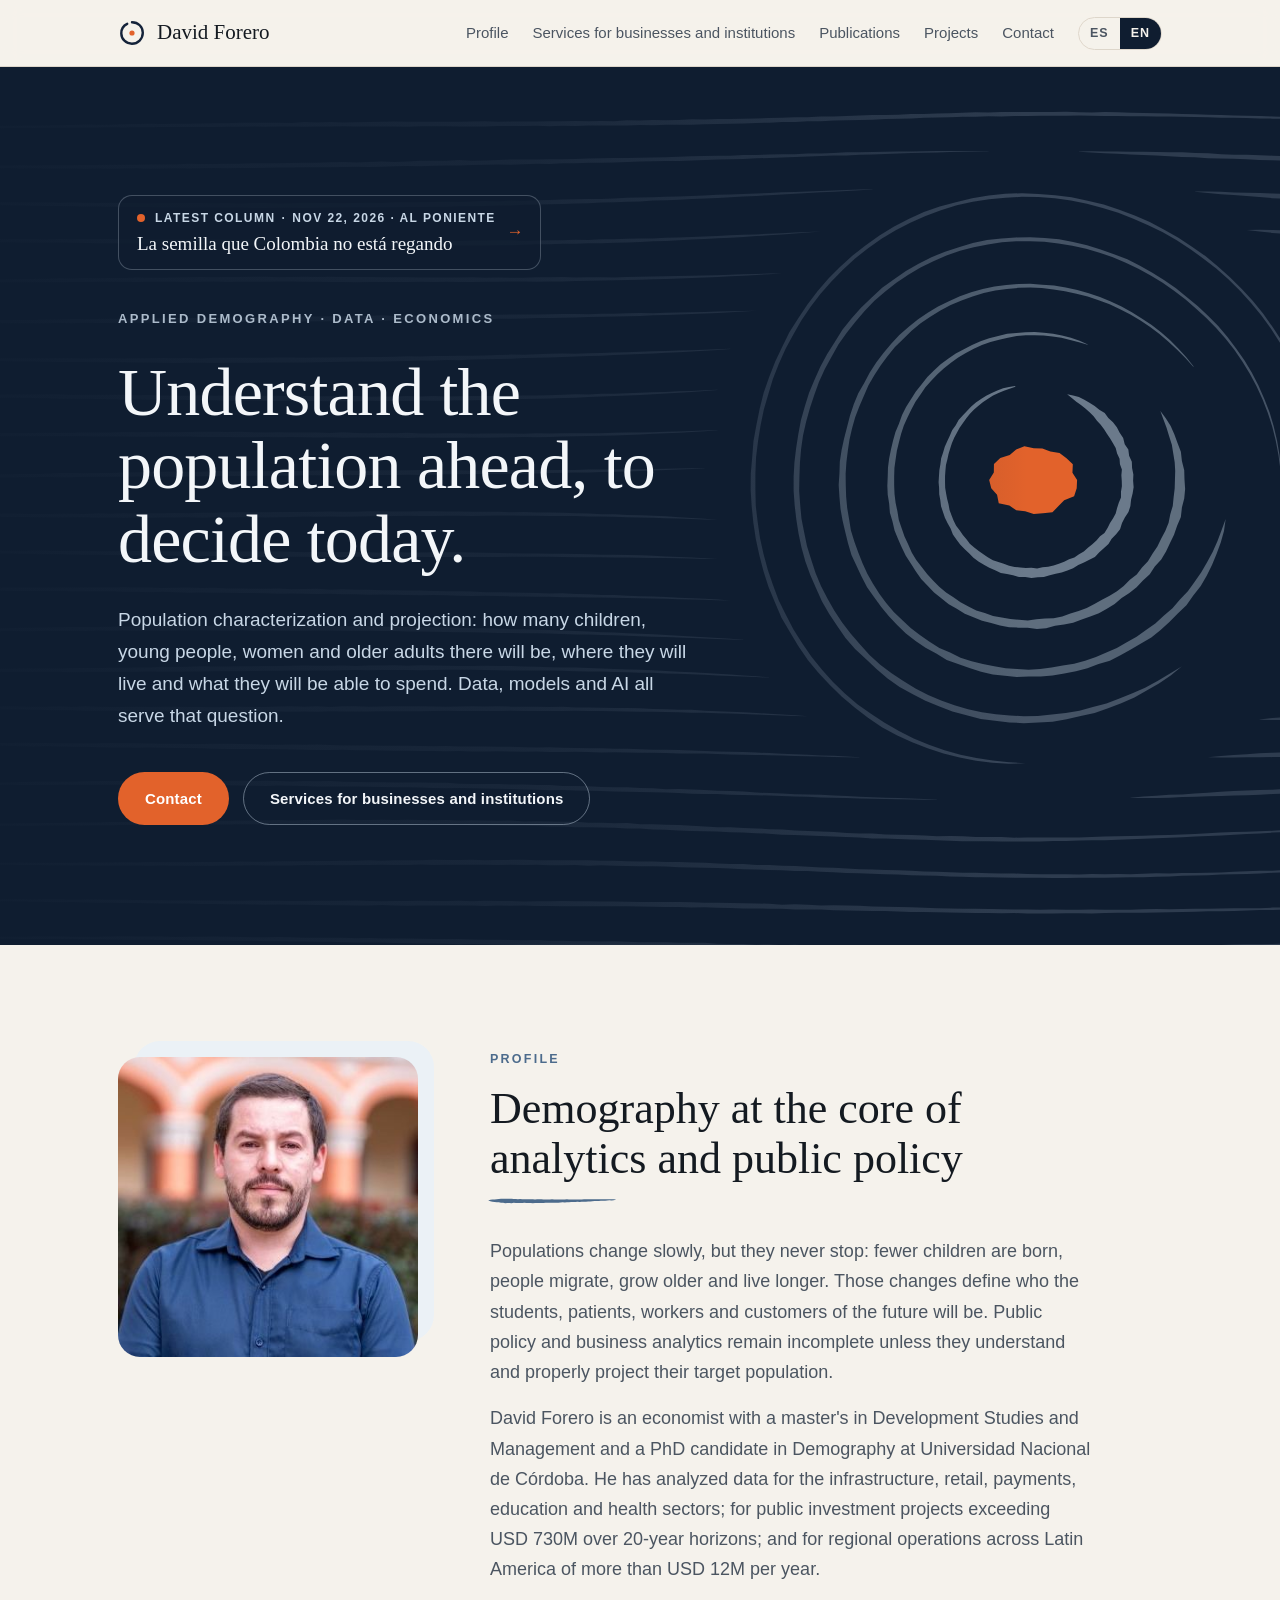
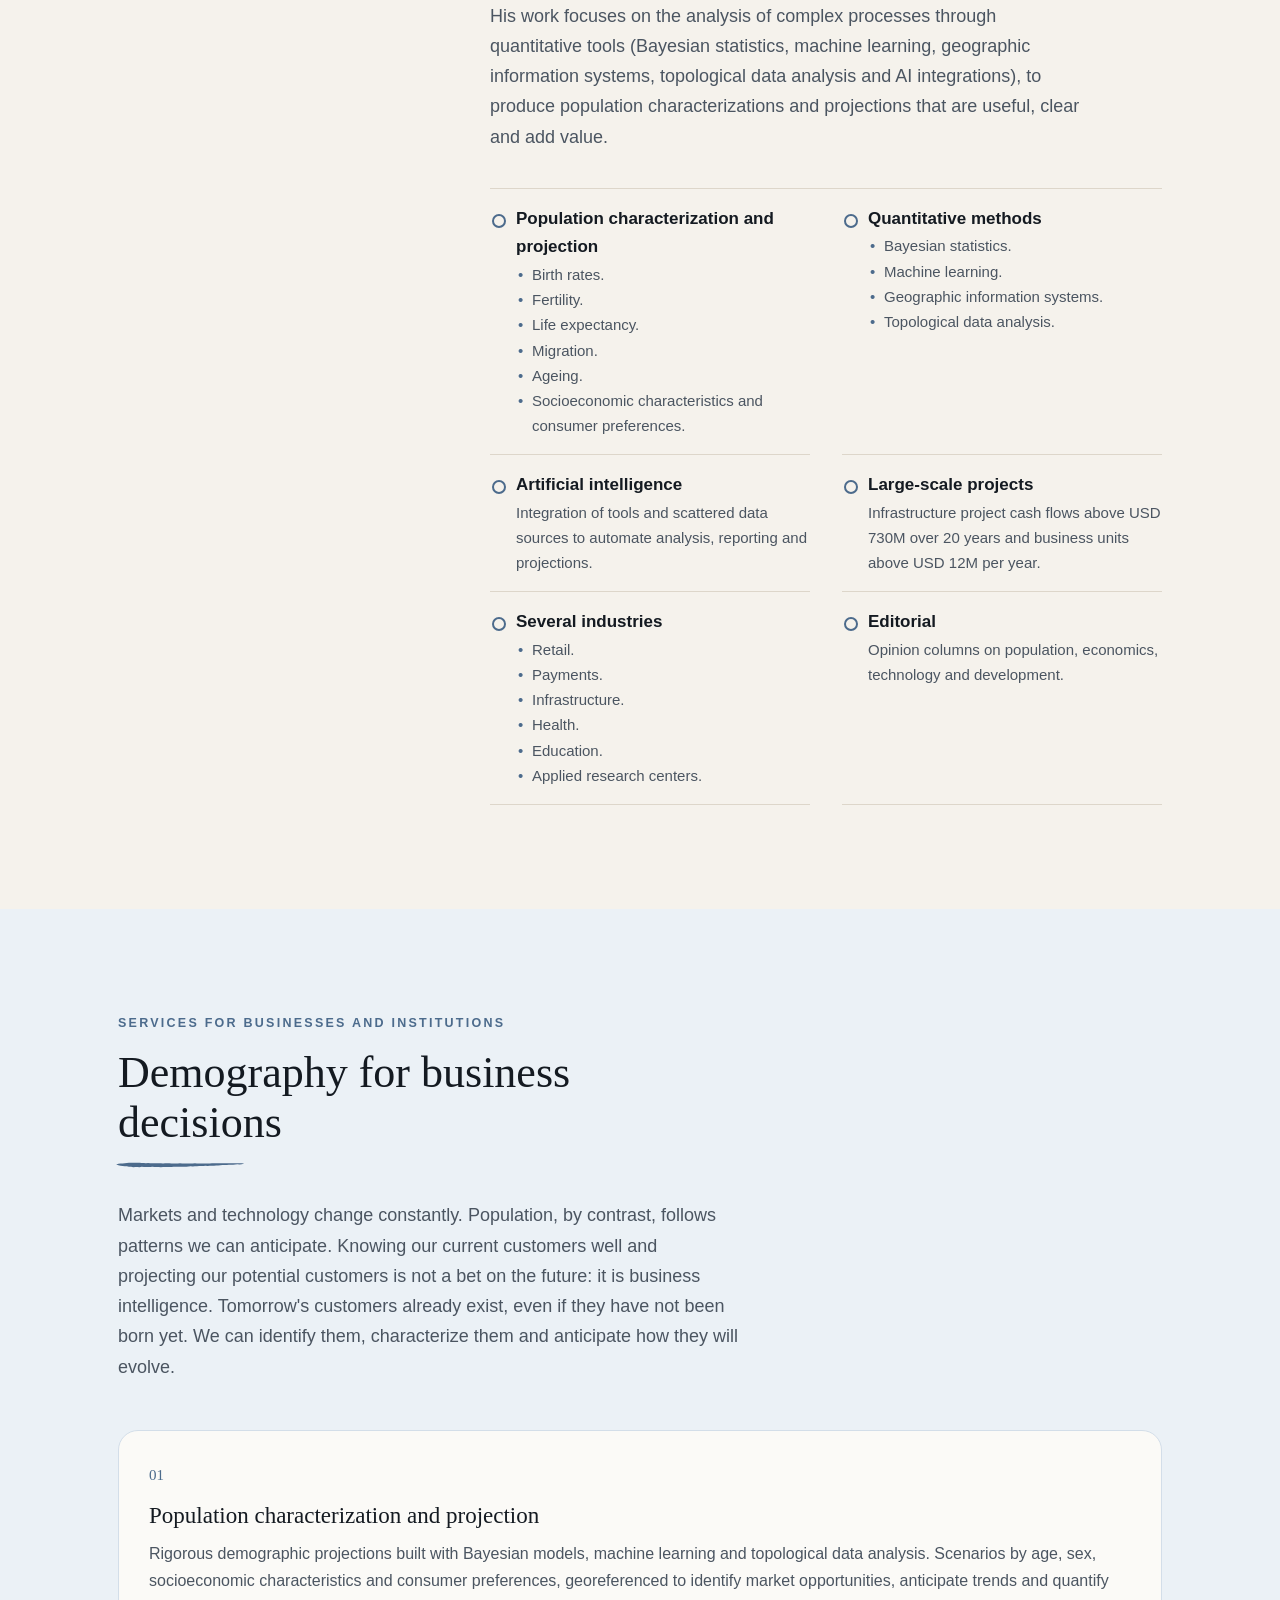
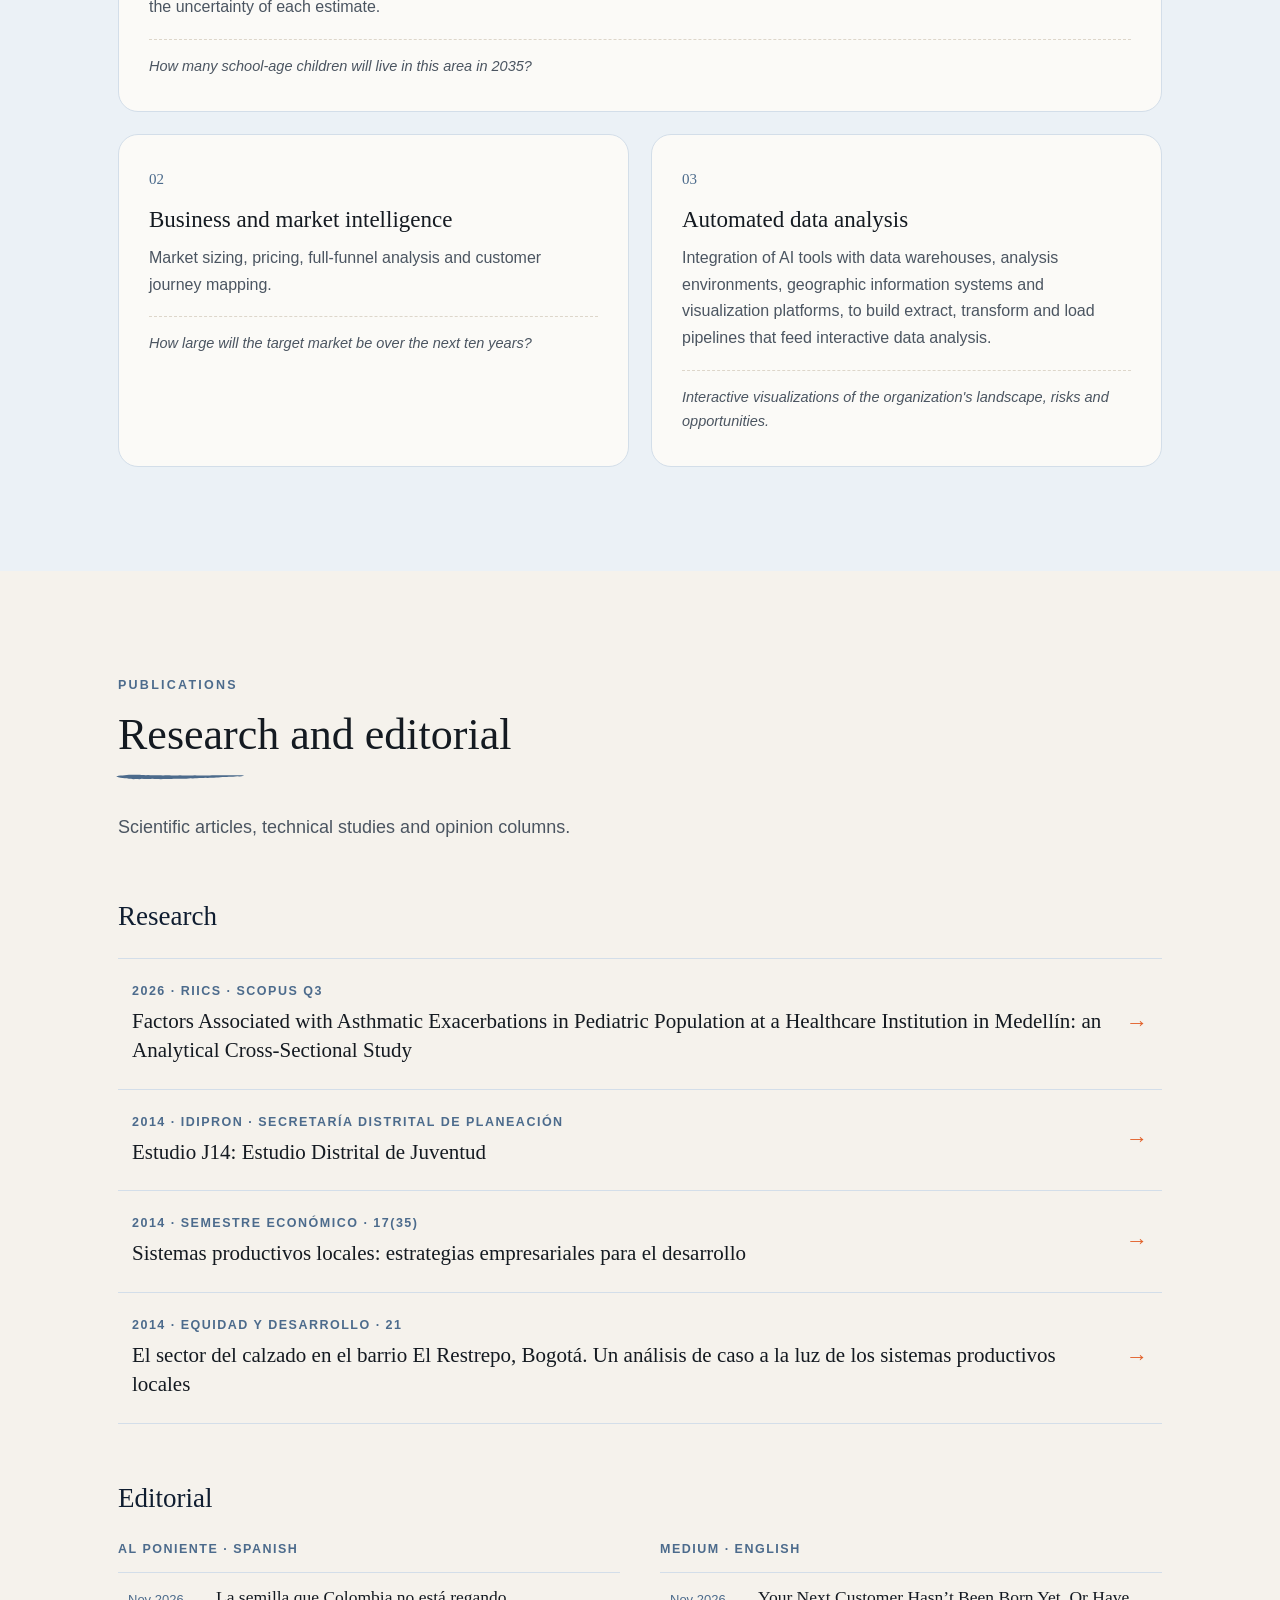
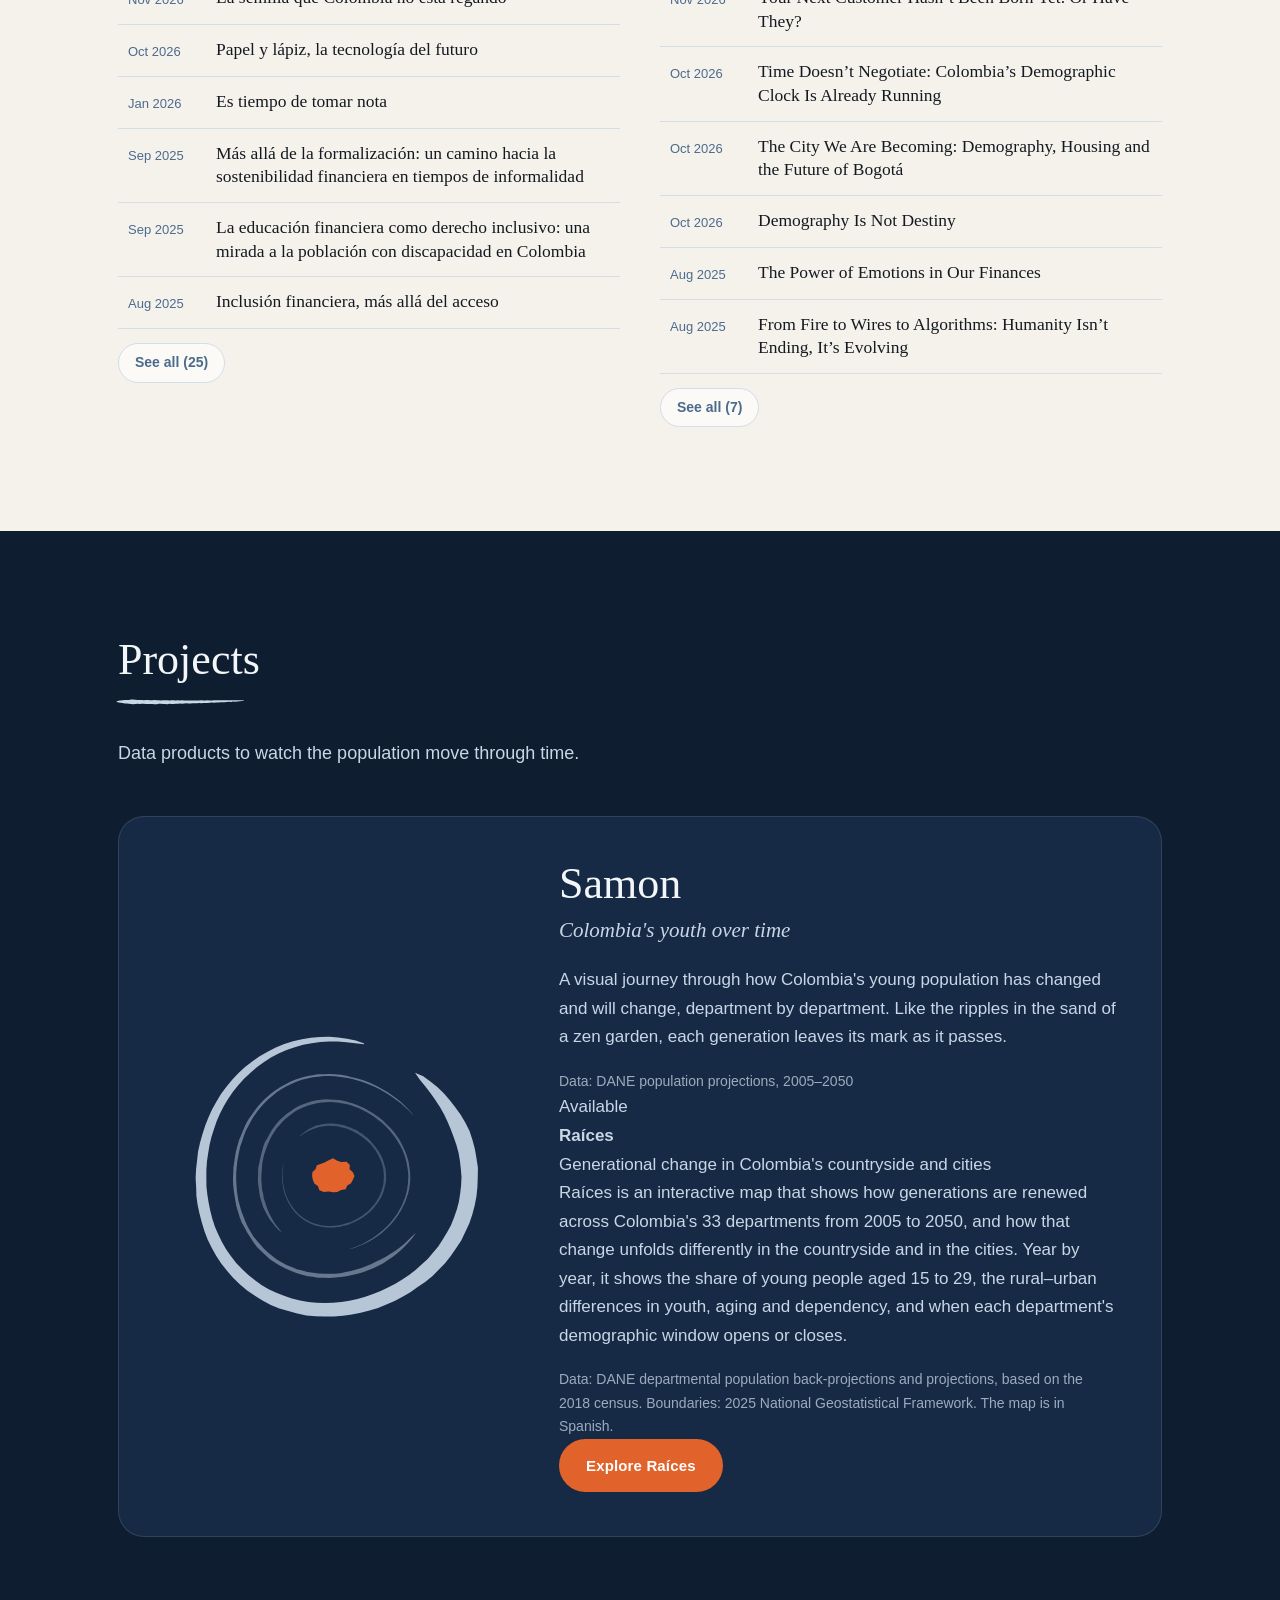
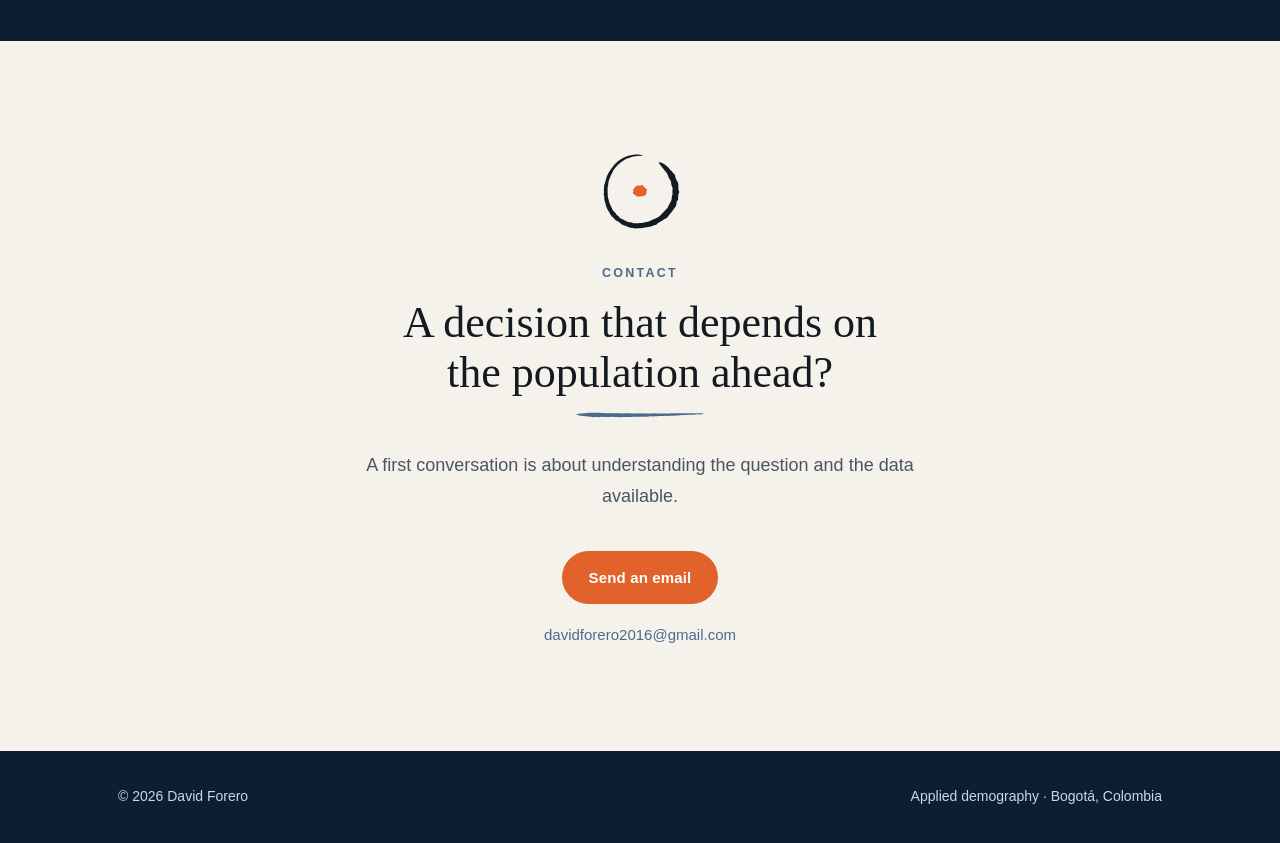
==== commit 4c7c90bf: "Projects: Raíces inside Samon (EN)" ====
--- a/en/index.html
+++ b/en/index.html
@@ -63,14 +63,14 @@
       <h3 class="sub">Research</h3>
       <ul class="columns-list"><li><a href="https://doi.org/10.46634/riics.534" target="_blank" rel="noopener"><div><span class="venue">2026 · RIICS · Scopus Q3</span><span class="title">Factors Associated with Asthmatic Exacerbations in Pediatric Population at a Healthcare Institution in Medellín: an Analytical Cross-Sectional Study</span></div><span class="arrow" aria-hidden="true">→</span></a></li><li><a href="https://sistemas002.sdp.gov.co/sites/default/files/estu_juve_2014.pdf" target="_blank" rel="noopener"><div><span class="venue">2014 · IDIPRON · Secretaría Distrital de Planeación</span><span class="title">Estudio J14: Estudio Distrital de Juventud</span></div><span class="arrow" aria-hidden="true">→</span></a></li><li><a href="https://doi.org/10.22395/SEEC.V17N35A3" target="_blank" rel="noopener"><div><span class="venue">2014 · Semestre Económico · 17(35)</span><span class="title">Sistemas productivos locales: estrategias empresariales para el desarrollo</span></div><span class="arrow" aria-hidden="true">→</span></a></li><li><a href="https://doi.org/10.19052/ed.2349" target="_blank" rel="noopener"><div><span class="venue">2014 · Equidad y Desarrollo · 21</span><span class="title">El sector del calzado en el barrio El Restrepo, Bogotá. Un análisis de caso a la luz de los sistemas productivos locales</span></div><span class="arrow" aria-hidden="true">→</span></a></li></ul>
       <h3 class="sub">Editorial</h3>
-      <div class="outlets"><div class="outlet"><h4>Al Poniente · Spanish</h4><ul class="col-list"><li><a href="https://alponiente.com/la-semilla-que-colombia-no-esta-regando/" target="_blank" rel="noopener"><span class="date">Nov 2026</span><span class="title">La semilla que Colombia no está regando</span></a></li><li><a href="https://alponiente.com/papel-y-lapiz-la-tecnologia-del-futuro/" target="_blank" rel="noopener"><span class="date">Oct 2026</span><span class="title">Papel y lápiz, la tecnología del futuro</span></a></li><li><a href="https://alponiente.com/es-tiempo-de-tomar-nota/" target="_blank" rel="noopener"><span class="date">Jan 2026</span><span class="title">Es tiempo de tomar nota</span></a></li><li><a href="https://alponiente.com/mas-alla-de-la-formalizacion-un-camino-hacia-la-sostenibilidad-financiera-en-tiempos-de-informalidad/" target="_blank" rel="noopener"><span class="date">Sep 2025</span><span class="title">Más allá de la formalización: un camino hacia la sostenibilidad financiera en tiempos de informalidad</span></a></li><li><a href="https://alponiente.com/la-educacion-financiera-como-derecho-inclusivo-una-mirada-a-la-poblacion-con-discapacidad-en-colombia/" target="_blank" rel="noopener"><span class="date">Sep 2025</span><span class="title">La educación financiera como derecho inclusivo: una mirada a la población con discapacidad en Colombia</span></a></li><li><a href="https://alponiente.com/inclusion-financiera-mas-alla-del-acceso/" target="_blank" rel="noopener"><span class="date">Aug 2025</span><span class="title">Inclusión financiera, más allá del acceso</span></a></li></ul><details class="more"><summary>See all (25)</summary><ul class="col-list"><li><a href="https://alponiente.com/prevencion-inteligente-la-clave-economica-para-la-salud-del-futuro/" target="_blank" rel="noopener"><span class="date">Jun 2025</span><span class="title">Prevención inteligente: la clave económica para la salud del futuro</span></a></li><li><a href="https://alponiente.com/pymes-el-motor-oculto-del-desarrollo-el-empleo-y-la-innovacion-en-colombia/" target="_blank" rel="noopener"><span class="date">Mar 2025</span><span class="title">Pymes: el motor oculto del desarrollo, el empleo y la innovación en Colombia</span></a></li><li><a href="https://alponiente.com/insistir-por-principio-2/" target="_blank" rel="noopener"><span class="date">Feb 2025</span><span class="title">Insistir por principio</span></a></li><li><a href="https://alponiente.com/el-cambio-en-las-tasas-de-fecundidad-en-colombia-implicaciones-para-el-futuro/" target="_blank" rel="noopener"><span class="date">Feb 2025</span><span class="title">El cambio en las tasas de fecundidad en Colombia: implicaciones para el futuro</span></a></li><li><a href="https://alponiente.com/la-poblacion-joven-en-colombia-algunos-datos-relevantes/" target="_blank" rel="noopener"><span class="date">Feb 2025</span><span class="title">La población joven en Colombia. Algunos datos relevantes</span></a></li><li><a href="https://alponiente.com/nuevos-retos-mismos-problemas-el-cambio-demografico-en-bogota/" target="_blank" rel="noopener"><span class="date">Feb 2025</span><span class="title">Nuevos retos, mismos problemas. El cambio demográfico en Bogotá</span></a></li><li><a href="https://alponiente.com/demografia-y-mercado-una-relacion-eterna/" target="_blank" rel="noopener"><span class="date">Jan 2025</span><span class="title">Demografía y mercado. Una relación eterna</span></a></li><li><a href="https://alponiente.com/el-capricho-electoral-y-la-politica-monetaria/" target="_blank" rel="noopener"><span class="date">Dec 2024</span><span class="title">El capricho electoral y la política monetaria</span></a></li><li><a href="https://alponiente.com/y-con-el-agua-lejos/" target="_blank" rel="noopener"><span class="date">Apr 2024</span><span class="title">Y con el agua lejos…</span></a></li><li><a href="https://alponiente.com/inclusion-financiera-mas-alla-de-la-vulnerabilidad-y-calidad-de-vida/" target="_blank" rel="noopener"><span class="date">Jan 2024</span><span class="title">Inclusión financiera. Más allá de la vulnerabilidad y calidad de vida</span></a></li><li><a href="https://alponiente.com/tranquilidad-financiera-y-calidad-de-vida/" target="_blank" rel="noopener"><span class="date">Jan 2024</span><span class="title">Tranquilidad financiera y calidad de vida</span></a></li><li><a href="https://alponiente.com/desarrollo-local-una-tarea-obligada/" target="_blank" rel="noopener"><span class="date">Feb 2023</span><span class="title">Desarrollo local. Una tarea obligada</span></a></li><li><a href="https://alponiente.com/ni-para-arriba-ni-para-abajo/" target="_blank" rel="noopener"><span class="date">Jan 2023</span><span class="title">Ni para arriba ni para abajo</span></a></li><li><a href="https://alponiente.com/la-transicion-energetica/" target="_blank" rel="noopener"><span class="date">Jan 2023</span><span class="title">La transición energética</span></a></li><li><a href="https://alponiente.com/ideas-economicas-minimas/" target="_blank" rel="noopener"><span class="date">Mar 2022</span><span class="title">Ideas económicas mínimas</span></a></li><li><a href="https://alponiente.com/repensar-la-politica-industrial-de-nuevo-en-la-agenda/" target="_blank" rel="noopener"><span class="date">Feb 2022</span><span class="title">Repensar la política industrial. De nuevo en la agenda</span></a></li><li><a href="https://alponiente.com/insistir-por-principio/" target="_blank" rel="noopener"><span class="date">Oct 2021</span><span class="title">Insistir por principio</span></a></li><li><a href="https://alponiente.com/el-buen-votante/" target="_blank" rel="noopener"><span class="date">Sep 2021</span><span class="title">El buen votante</span></a></li><li><a href="https://alponiente.com/una-tarea-pendiente/" target="_blank" rel="noopener"><span class="date">Aug 2021</span><span class="title">Una tarea pendiente</span></a></li></ul></details></div><div class="outlet"><h4>Medium · English</h4><ul class="col-list"><li><a href="https://medium.com/@davidforero2016/your-next-customer-hasnt-been-born-yet-or-have-they-cbd900273036" target="_blank" rel="noopener"><span class="date">Nov 2026</span><span class="title">Your Next Customer Hasn’t Been Born Yet. Or Have They?</span></a></li><li><a href="https://medium.com/@davidforero2016/time-doesnt-negotiate-colombia-s-demographic-clock-is-already-running-e88f3e4d150d" target="_blank" rel="noopener"><span class="date">Oct 2026</span><span class="title">Time Doesn’t Negotiate: Colombia’s Demographic Clock Is Already Running</span></a></li><li><a href="https://medium.com/@davidforero2016/the-city-we-are-becoming-demography-housing-and-the-future-of-bogot%C3%A1-54bc721b59ff" target="_blank" rel="noopener"><span class="date">Oct 2026</span><span class="title">The City We Are Becoming: Demography, Housing and the Future of Bogotá</span></a></li><li><a href="https://medium.com/@davidforero2016/demography-is-not-destiny-4d943cd30075" target="_blank" rel="noopener"><span class="date">Oct 2026</span><span class="title">Demography Is Not Destiny</span></a></li><li><a href="https://medium.com/@davidforero2016/the-power-of-emotions-in-our-finances-11904bc03700" target="_blank" rel="noopener"><span class="date">Aug 2025</span><span class="title">The Power of Emotions in Our Finances</span></a></li><li><a href="https://medium.com/@davidforero2016/from-fire-to-wires-to-algorithms-humanity-isnt-ending-it-s-evolving-d20fe8467c89" target="_blank" rel="noopener"><span class="date">Aug 2025</span><span class="title">From Fire to Wires to Algorithms: Humanity Isn’t Ending, It’s Evolving</span></a></li></ul><details class="more"><summary>See all (7)</summary><ul class="col-list"><li><a href="https://medium.com/@davidforero2016/strain-on-healthcare-systems-b1e640531e9b" target="_blank" rel="noopener"><span class="date">May 2025</span><span class="title">Rethinking Aging: Why Societies Must Act Now</span></a></li></ul></details></div></div>
+      <div class="outlets" id="columns" data-src="../assets/columns.json" data-see="See all"><div class="outlet" data-outlet="alponiente"><h4>Al Poniente · Spanish</h4><ul class="col-list"><li><a href="https://alponiente.com/la-semilla-que-colombia-no-esta-regando/" target="_blank" rel="noopener"><span class="date">Nov 2026</span><span class="title">La semilla que Colombia no está regando</span></a></li><li><a href="https://alponiente.com/papel-y-lapiz-la-tecnologia-del-futuro/" target="_blank" rel="noopener"><span class="date">Oct 2026</span><span class="title">Papel y lápiz, la tecnología del futuro</span></a></li><li><a href="https://alponiente.com/es-tiempo-de-tomar-nota/" target="_blank" rel="noopener"><span class="date">Jan 2026</span><span class="title">Es tiempo de tomar nota</span></a></li><li><a href="https://alponiente.com/mas-alla-de-la-formalizacion-un-camino-hacia-la-sostenibilidad-financiera-en-tiempos-de-informalidad/" target="_blank" rel="noopener"><span class="date">Sep 2025</span><span class="title">Más allá de la formalización: un camino hacia la sostenibilidad financiera en tiempos de informalidad</span></a></li><li><a href="https://alponiente.com/la-educacion-financiera-como-derecho-inclusivo-una-mirada-a-la-poblacion-con-discapacidad-en-colombia/" target="_blank" rel="noopener"><span class="date">Sep 2025</span><span class="title">La educación financiera como derecho inclusivo: una mirada a la población con discapacidad en Colombia</span></a></li><li><a href="https://alponiente.com/inclusion-financiera-mas-alla-del-acceso/" target="_blank" rel="noopener"><span class="date">Aug 2025</span><span class="title">Inclusión financiera, más allá del acceso</span></a></li></ul><details class="more"><summary>See all (25)</summary><ul class="col-list"><li><a href="https://alponiente.com/prevencion-inteligente-la-clave-economica-para-la-salud-del-futuro/" target="_blank" rel="noopener"><span class="date">Jun 2025</span><span class="title">Prevención inteligente: la clave económica para la salud del futuro</span></a></li><li><a href="https://alponiente.com/pymes-el-motor-oculto-del-desarrollo-el-empleo-y-la-innovacion-en-colombia/" target="_blank" rel="noopener"><span class="date">Mar 2025</span><span class="title">Pymes: el motor oculto del desarrollo, el empleo y la innovación en Colombia</span></a></li><li><a href="https://alponiente.com/insistir-por-principio-2/" target="_blank" rel="noopener"><span class="date">Feb 2025</span><span class="title">Insistir por principio</span></a></li><li><a href="https://alponiente.com/el-cambio-en-las-tasas-de-fecundidad-en-colombia-implicaciones-para-el-futuro/" target="_blank" rel="noopener"><span class="date">Feb 2025</span><span class="title">El cambio en las tasas de fecundidad en Colombia: implicaciones para el futuro</span></a></li><li><a href="https://alponiente.com/la-poblacion-joven-en-colombia-algunos-datos-relevantes/" target="_blank" rel="noopener"><span class="date">Feb 2025</span><span class="title">La población joven en Colombia. Algunos datos relevantes</span></a></li><li><a href="https://alponiente.com/nuevos-retos-mismos-problemas-el-cambio-demografico-en-bogota/" target="_blank" rel="noopener"><span class="date">Feb 2025</span><span class="title">Nuevos retos, mismos problemas. El cambio demográfico en Bogotá</span></a></li><li><a href="https://alponiente.com/demografia-y-mercado-una-relacion-eterna/" target="_blank" rel="noopener"><span class="date">Jan 2025</span><span class="title">Demografía y mercado. Una relación eterna</span></a></li><li><a href="https://alponiente.com/el-capricho-electoral-y-la-politica-monetaria/" target="_blank" rel="noopener"><span class="date">Dec 2024</span><span class="title">El capricho electoral y la política monetaria</span></a></li><li><a href="https://alponiente.com/y-con-el-agua-lejos/" target="_blank" rel="noopener"><span class="date">Apr 2024</span><span class="title">Y con el agua lejos…</span></a></li><li><a href="https://alponiente.com/inclusion-financiera-mas-alla-de-la-vulnerabilidad-y-calidad-de-vida/" target="_blank" rel="noopener"><span class="date">Jan 2024</span><span class="title">Inclusión financiera. Más allá de la vulnerabilidad y calidad de vida</span></a></li><li><a href="https://alponiente.com/tranquilidad-financiera-y-calidad-de-vida/" target="_blank" rel="noopener"><span class="date">Jan 2024</span><span class="title">Tranquilidad financiera y calidad de vida</span></a></li><li><a href="https://alponiente.com/desarrollo-local-una-tarea-obligada/" target="_blank" rel="noopener"><span class="date">Feb 2023</span><span class="title">Desarrollo local. Una tarea obligada</span></a></li><li><a href="https://alponiente.com/ni-para-arriba-ni-para-abajo/" target="_blank" rel="noopener"><span class="date">Jan 2023</span><span class="title">Ni para arriba ni para abajo</span></a></li><li><a href="https://alponiente.com/la-transicion-energetica/" target="_blank" rel="noopener"><span class="date">Jan 2023</span><span class="title">La transición energética</span></a></li><li><a href="https://alponiente.com/ideas-economicas-minimas/" target="_blank" rel="noopener"><span class="date">Mar 2022</span><span class="title">Ideas económicas mínimas</span></a></li><li><a href="https://alponiente.com/repensar-la-politica-industrial-de-nuevo-en-la-agenda/" target="_blank" rel="noopener"><span class="date">Feb 2022</span><span class="title">Repensar la política industrial. De nuevo en la agenda</span></a></li><li><a href="https://alponiente.com/insistir-por-principio/" target="_blank" rel="noopener"><span class="date">Oct 2021</span><span class="title">Insistir por principio</span></a></li><li><a href="https://alponiente.com/el-buen-votante/" target="_blank" rel="noopener"><span class="date">Sep 2021</span><span class="title">El buen votante</span></a></li><li><a href="https://alponiente.com/una-tarea-pendiente/" target="_blank" rel="noopener"><span class="date">Aug 2021</span><span class="title">Una tarea pendiente</span></a></li></ul></details></div><div class="outlet" data-outlet="medium"><h4>Medium · English</h4><ul class="col-list"><li><a href="https://medium.com/@davidforero2016/your-next-customer-hasnt-been-born-yet-or-have-they-cbd900273036" target="_blank" rel="noopener"><span class="date">Nov 2026</span><span class="title">Your Next Customer Hasn’t Been Born Yet. Or Have They?</span></a></li><li><a href="https://medium.com/@davidforero2016/time-doesnt-negotiate-colombia-s-demographic-clock-is-already-running-e88f3e4d150d" target="_blank" rel="noopener"><span class="date">Oct 2026</span><span class="title">Time Doesn’t Negotiate: Colombia’s Demographic Clock Is Already Running</span></a></li><li><a href="https://medium.com/@davidforero2016/the-city-we-are-becoming-demography-housing-and-the-future-of-bogot%C3%A1-54bc721b59ff" target="_blank" rel="noopener"><span class="date">Oct 2026</span><span class="title">The City We Are Becoming: Demography, Housing and the Future of Bogotá</span></a></li><li><a href="https://medium.com/@davidforero2016/demography-is-not-destiny-4d943cd30075" target="_blank" rel="noopener"><span class="date">Oct 2026</span><span class="title">Demography Is Not Destiny</span></a></li><li><a href="https://medium.com/@davidforero2016/the-power-of-emotions-in-our-finances-11904bc03700" target="_blank" rel="noopener"><span class="date">Aug 2025</span><span class="title">The Power of Emotions in Our Finances</span></a></li><li><a href="https://medium.com/@davidforero2016/from-fire-to-wires-to-algorithms-humanity-isnt-ending-it-s-evolving-d20fe8467c89" target="_blank" rel="noopener"><span class="date">Aug 2025</span><span class="title">From Fire to Wires to Algorithms: Humanity Isn’t Ending, It’s Evolving</span></a></li></ul><details class="more"><summary>See all (7)</summary><ul class="col-list"><li><a href="https://medium.com/@davidforero2016/strain-on-healthcare-systems-b1e640531e9b" target="_blank" rel="noopener"><span class="date">May 2025</span><span class="title">Rethinking Aging: Why Societies Must Act Now</span></a></li></ul></details></div></div>
     </div>
   </section>
 
   <section class="block dark" id="proyectos">
     <div class="wrap">
-      <p class="section-label">Projects</p><h2 class="">Ongoing projects</h2><p class="intro">Data products to watch the population move through time.</p>
-      <article class="project"><div class="project-art" data-ink="enso" aria-hidden="true"></div><div class="project-body"><span class="tag">In progress</span><h3>Samon</h3><p class="subtitle">Colombia's youth over time</p><p>A visual journey through how the country's young population has changed and will change, department by department. Like the ripples in the sand of a zen garden, each generation leaves its mark as it passes.</p><p class="meta">Data: DANE population projections, 2005–2050</p><span class="soon">Coming soon</span></div></article>
+      <h2 class="">Projects</h2><p class="intro">Data products to watch the population move through time.</p>
+      <article class="project"><div class="project-art" data-ink="enso" aria-hidden="true"></div><div class="project-body"><h3>Samon</h3><p class="subtitle">Colombia's youth over time</p><p>A visual journey through how Colombia's young population has changed and will change, department by department. Like the ripples in the sand of a zen garden, each generation leaves its mark as it passes.</p><p class="meta">Data: DANE population projections, 2005–2050</p><div class="release"><span class="release-label">Available</span><h4>Raíces</h4><p class="release-sub">Generational change in Colombia's countryside and cities</p><p>Raíces is an interactive map that shows how generations are renewed across Colombia's 33 departments from 2005 to 2050, and how that change unfolds differently in the countryside and in the cities. Year by year, it shows the share of young people aged 15 to 29, the rural–urban differences in youth, aging and dependency, and when each department's demographic window opens or closes.</p><p class="meta">Data: DANE departmental population back-projections and projections, based on the 2018 census. Boundaries: 2025 National Geostatistical Framework. The map is in Spanish.</p><a class="btn btn-accent" href="https://claude.ai/artifact/TzjwFgRJoNt8YzDpNTj93m" target="_blank" rel="noopener">Explore Raíces</a></div></div></article>
     </div>
   </section>
 
@@ -89,5 +89,6 @@
 </footer>
 <script src="../assets/ink.js" defer></script>
 <script src="../assets/latest.js" defer></script>
+<script src="../assets/columns.js" defer></script>
 </body>
 </html>
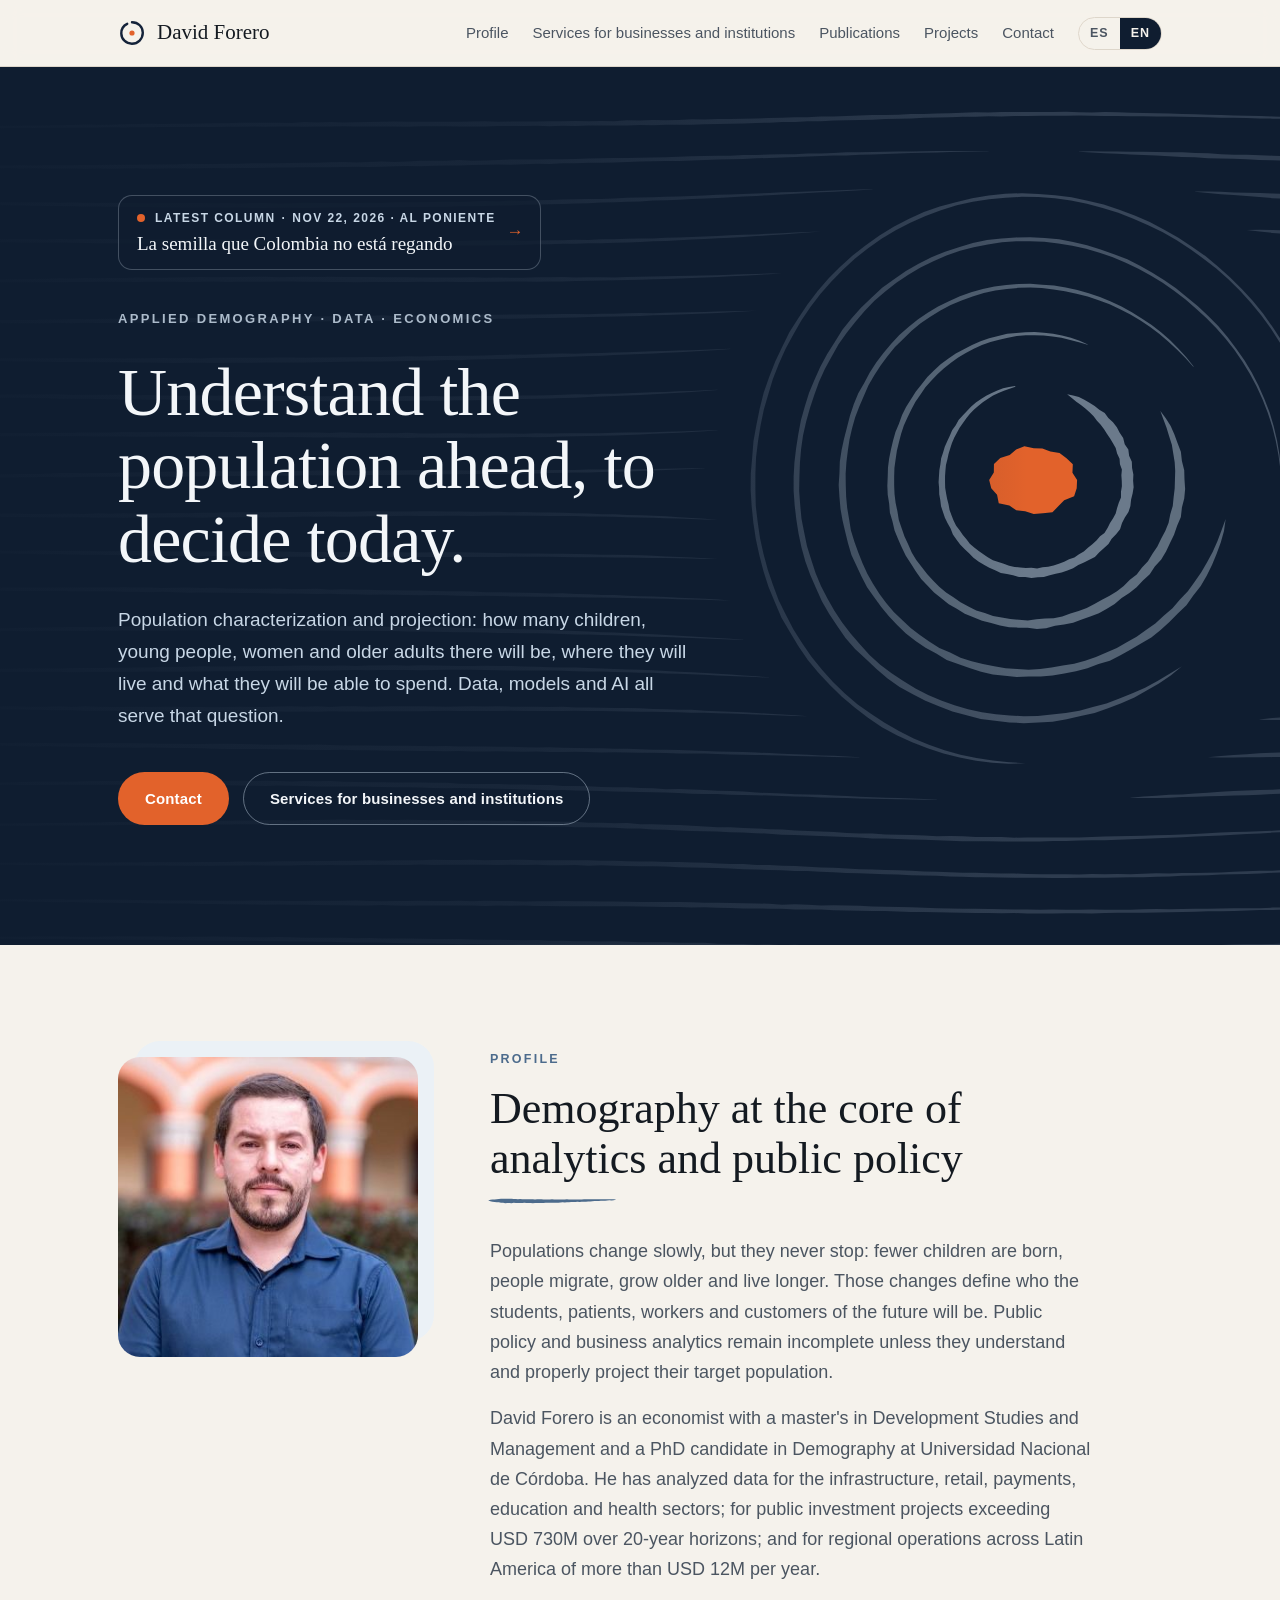
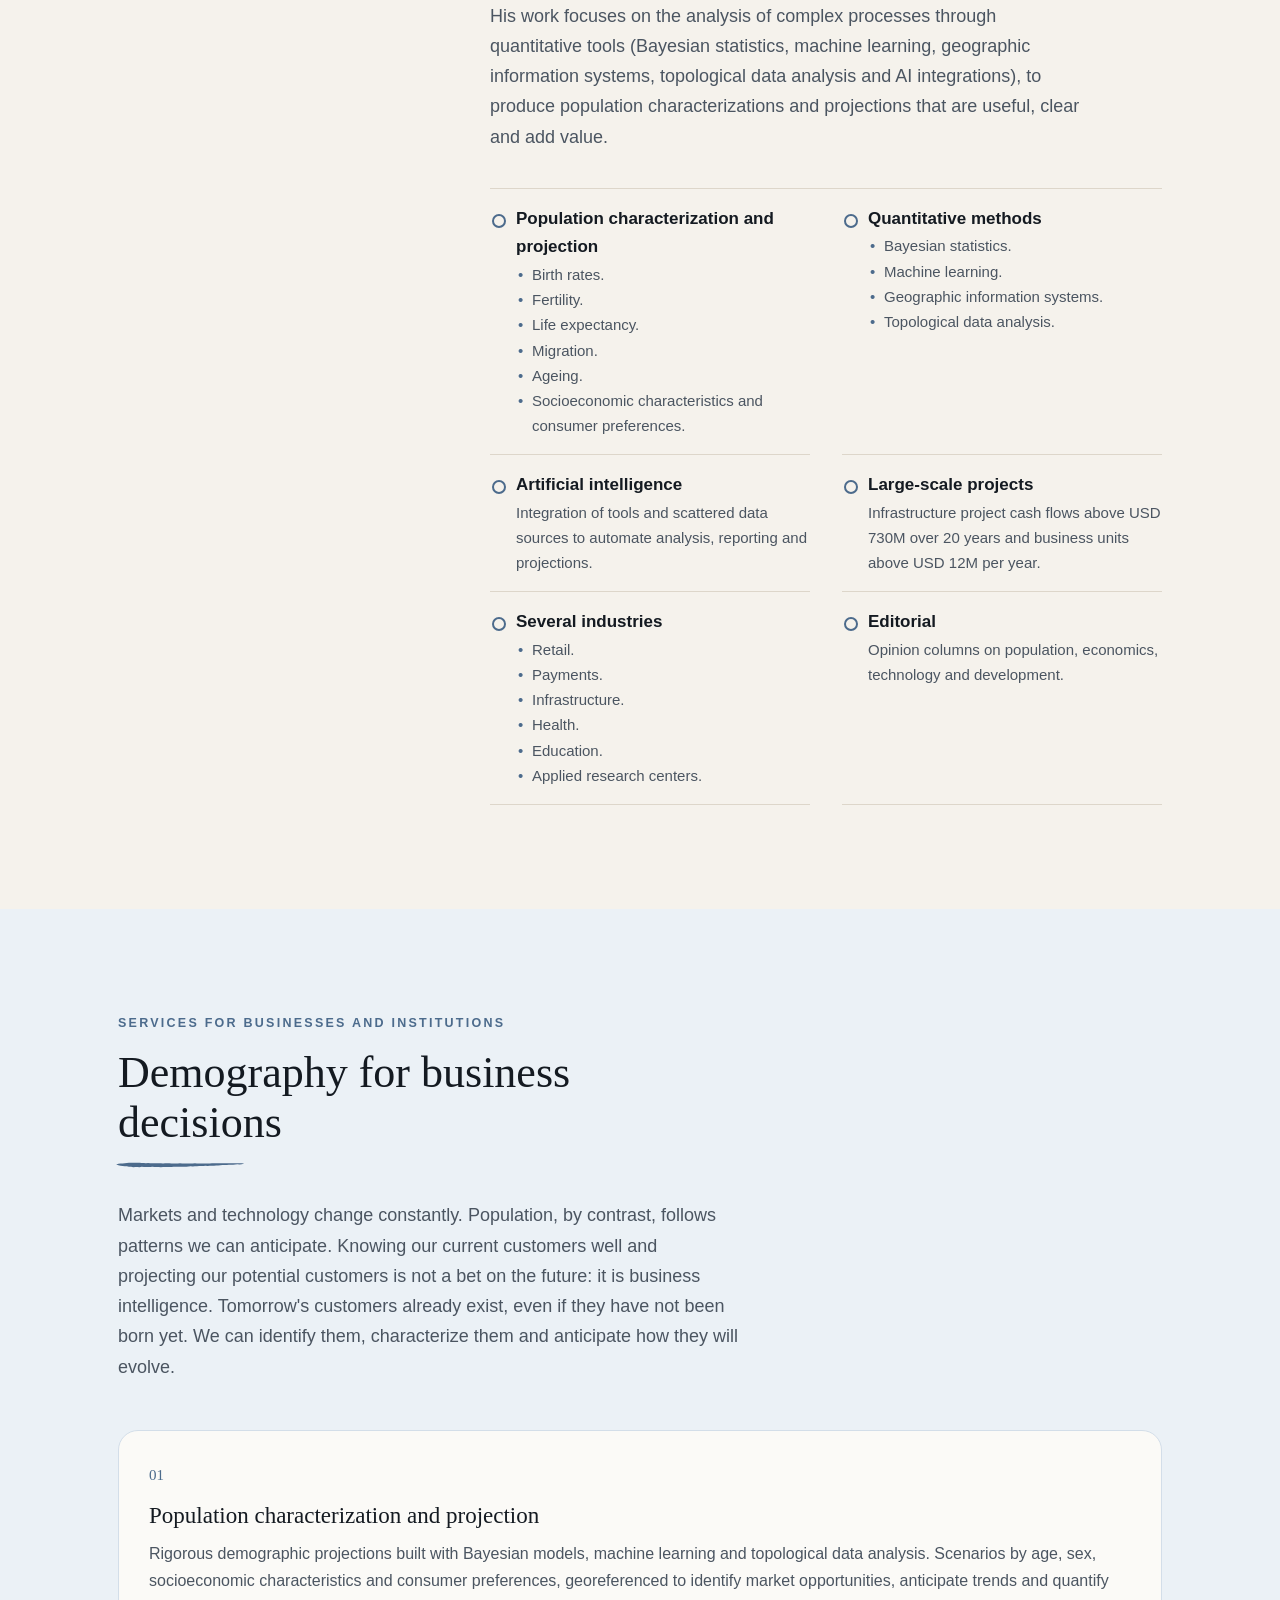
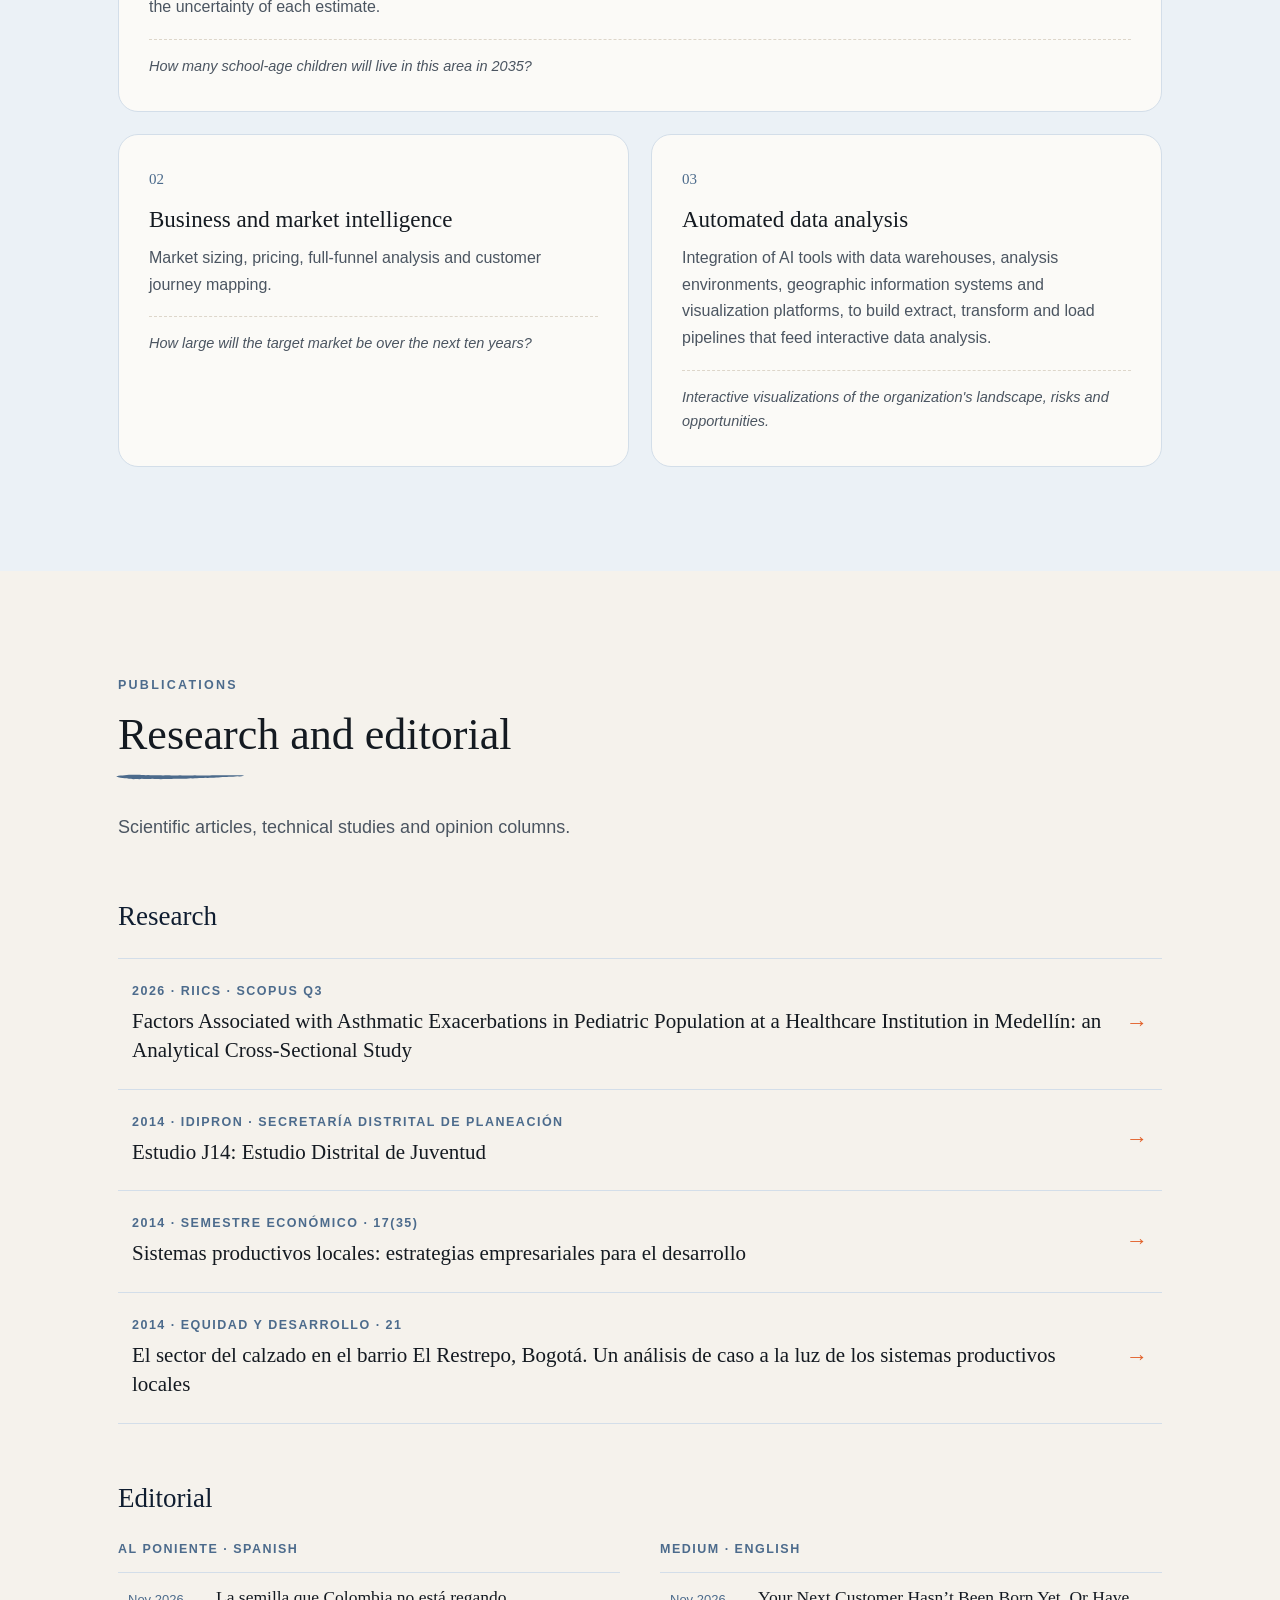
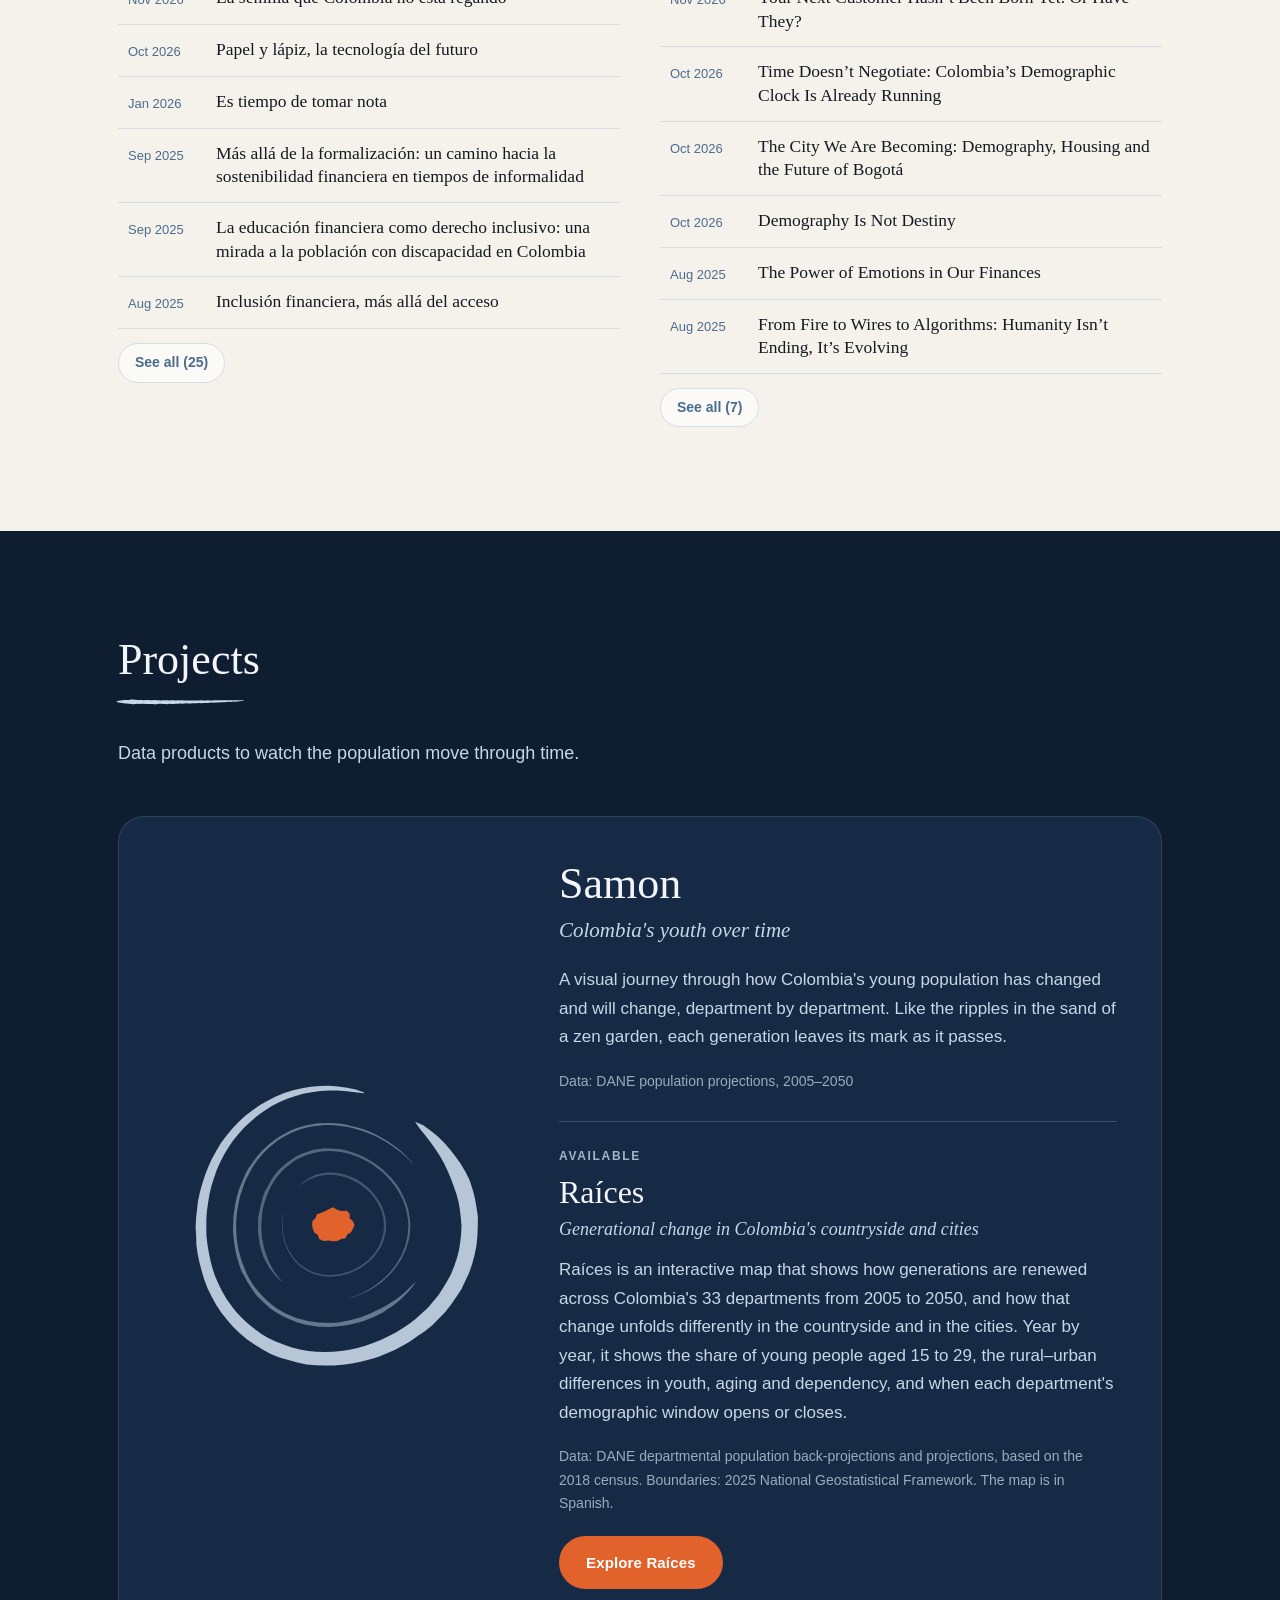
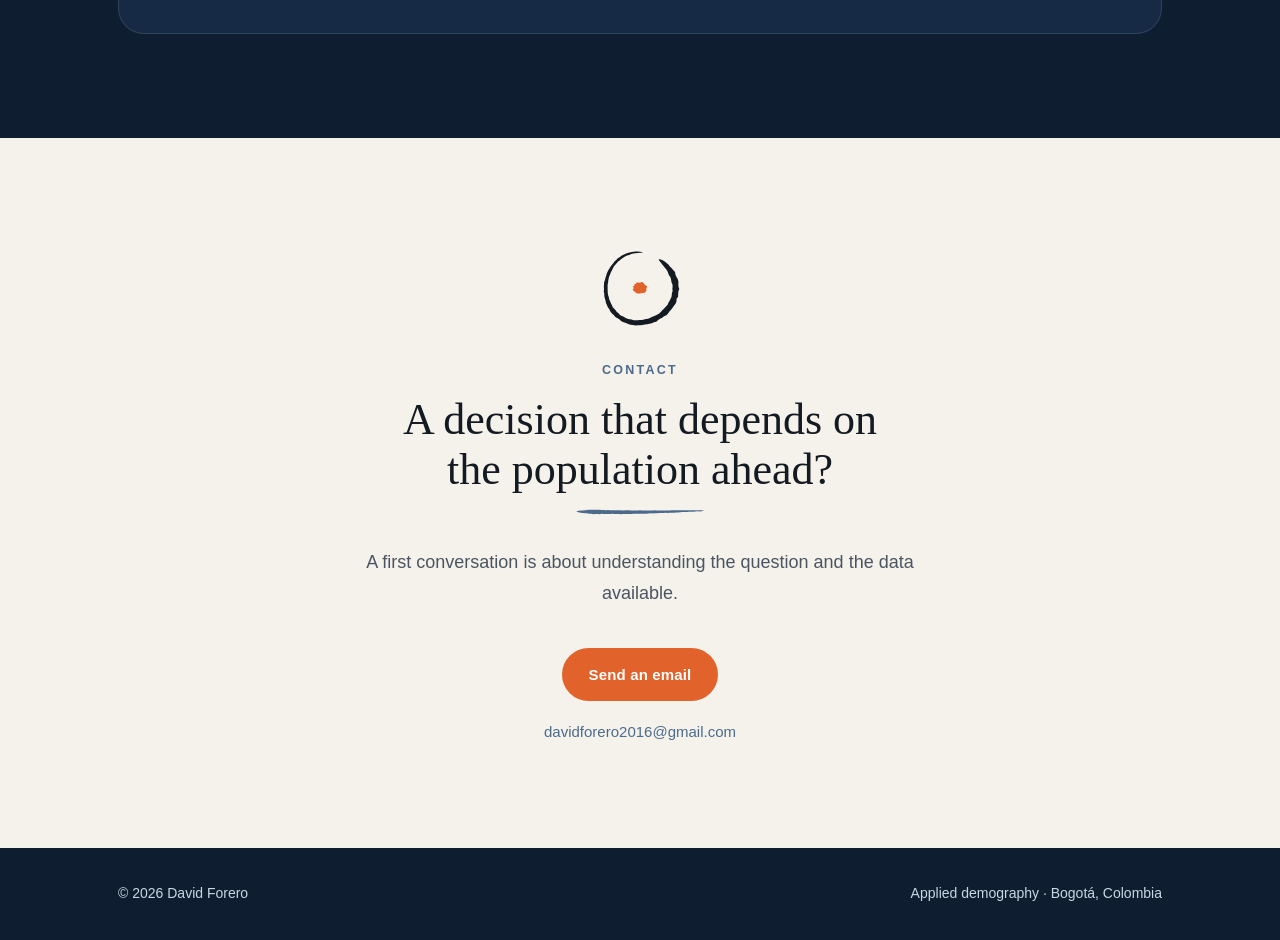
==== commit 3b27a629: "Raíces: enlace al sitio propio (EN)" ====
--- a/en/index.html
+++ b/en/index.html
@@ -70,7 +70,7 @@
   <section class="block dark" id="proyectos">
     <div class="wrap">
       <h2 class="">Projects</h2><p class="intro">Data products to watch the population move through time.</p>
-      <article class="project"><div class="project-art" data-ink="enso" aria-hidden="true"></div><div class="project-body"><h3>Samon</h3><p class="subtitle">Colombia's youth over time</p><p>A visual journey through how Colombia's young population has changed and will change, department by department. Like the ripples in the sand of a zen garden, each generation leaves its mark as it passes.</p><p class="meta">Data: DANE population projections, 2005–2050</p><div class="release"><span class="release-label">Available</span><h4>Raíces</h4><p class="release-sub">Generational change in Colombia's countryside and cities</p><p>Raíces is an interactive map that shows how generations are renewed across Colombia's 33 departments from 2005 to 2050, and how that change unfolds differently in the countryside and in the cities. Year by year, it shows the share of young people aged 15 to 29, the rural–urban differences in youth, aging and dependency, and when each department's demographic window opens or closes.</p><p class="meta">Data: DANE departmental population back-projections and projections, based on the 2018 census. Boundaries: 2025 National Geostatistical Framework. The map is in Spanish.</p><a class="btn btn-accent" href="https://claude.ai/artifact/TzjwFgRJoNt8YzDpNTj93m" target="_blank" rel="noopener">Explore Raíces</a></div></div></article>
+      <article class="project"><div class="project-art" data-ink="enso" aria-hidden="true"></div><div class="project-body"><h3>Samon</h3><p class="subtitle">Colombia's youth over time</p><p>A visual journey through how Colombia's young population has changed and will change, department by department. Like the ripples in the sand of a zen garden, each generation leaves its mark as it passes.</p><p class="meta">Data: DANE population projections, 2005–2050</p><div class="release"><span class="release-label">Available</span><h4>Raíces</h4><p class="release-sub">Generational change in Colombia's countryside and cities</p><p>Raíces is an interactive map that shows how generations are renewed across Colombia's 33 departments from 2005 to 2050, and how that change unfolds differently in the countryside and in the cities. Year by year, it shows the share of young people aged 15 to 29, the rural–urban differences in youth, aging and dependency, and when each department's demographic window opens or closes.</p><p class="meta">Data: DANE departmental population back-projections and projections, based on the 2018 census. Boundaries: 2025 National Geostatistical Framework. The map is in Spanish.</p><a class="btn btn-accent" href="../raices/">Explore Raíces</a></div></div></article>
     </div>
   </section>
 
--- a/assets/style.css
+++ b/assets/style.css
@@ -144,6 +144,11 @@
 .project .subtitle { font-family: var(--serif); font-size: 21px; color: var(--frost); margin: 6px 0 18px; font-style: italic; }
 .project p { color: var(--frost); }
 .project .meta { margin-top: 18px; font-size: 14px; opacity: .75; }
+.release { margin-top: 28px; padding-top: 24px; border-top: 1px solid rgba(200, 215, 230, .22); }
+.release-label { display: block; font-size: 12px; font-weight: 600; letter-spacing: .14em; text-transform: uppercase; color: var(--frost); opacity: .8; }
+.release h4 { font-family: var(--serif); font-weight: 400; font-size: 32px; line-height: 1.1; color: #f3f6f9; margin-top: 8px; }
+.release .release-sub { font-family: var(--serif); font-style: italic; font-size: 18px; margin: 4px 0 12px; }
+.release .btn { margin-top: 20px; }
 .soon { display: inline-block; margin-top: 22px; padding: 7px 16px; border-radius: 999px; border: 1px solid rgba(200, 215, 230, .4); font-size: 13.5px; color: #f3f6f9; }
 
 /* Columnas */
